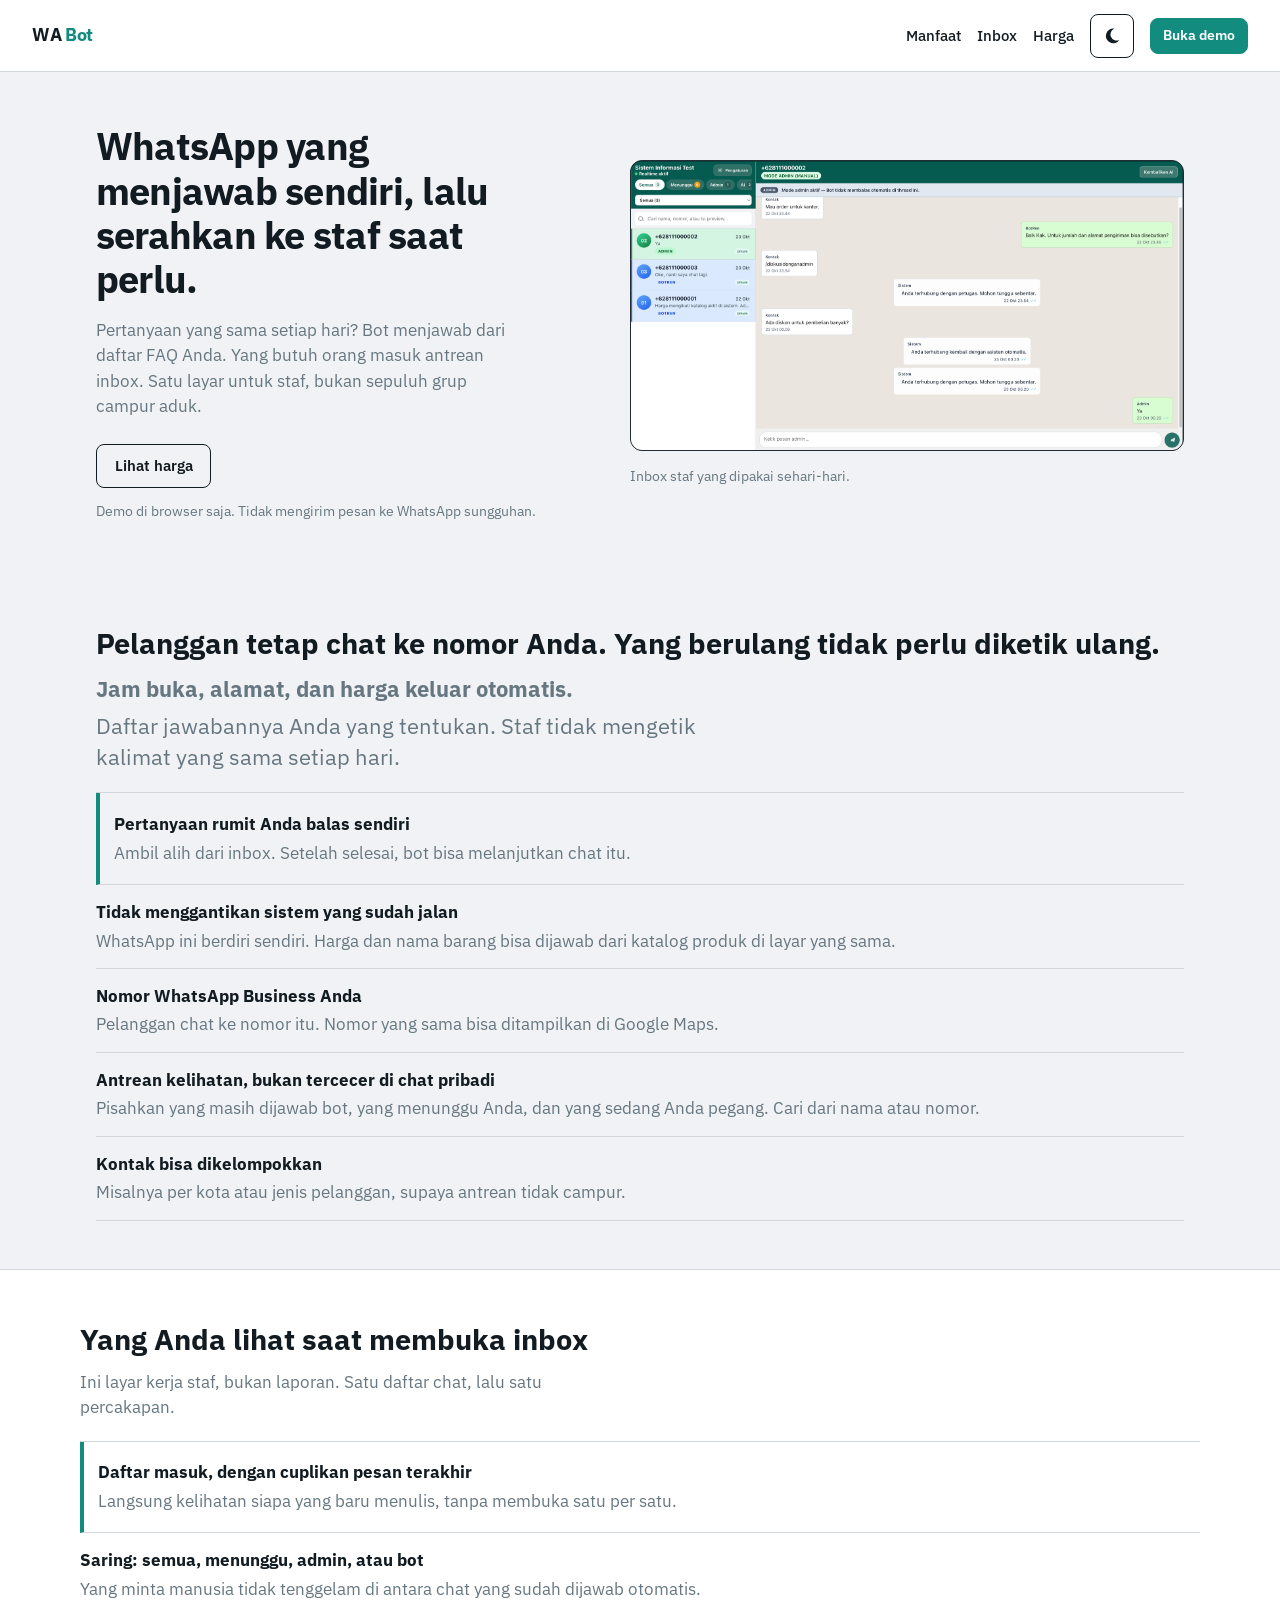
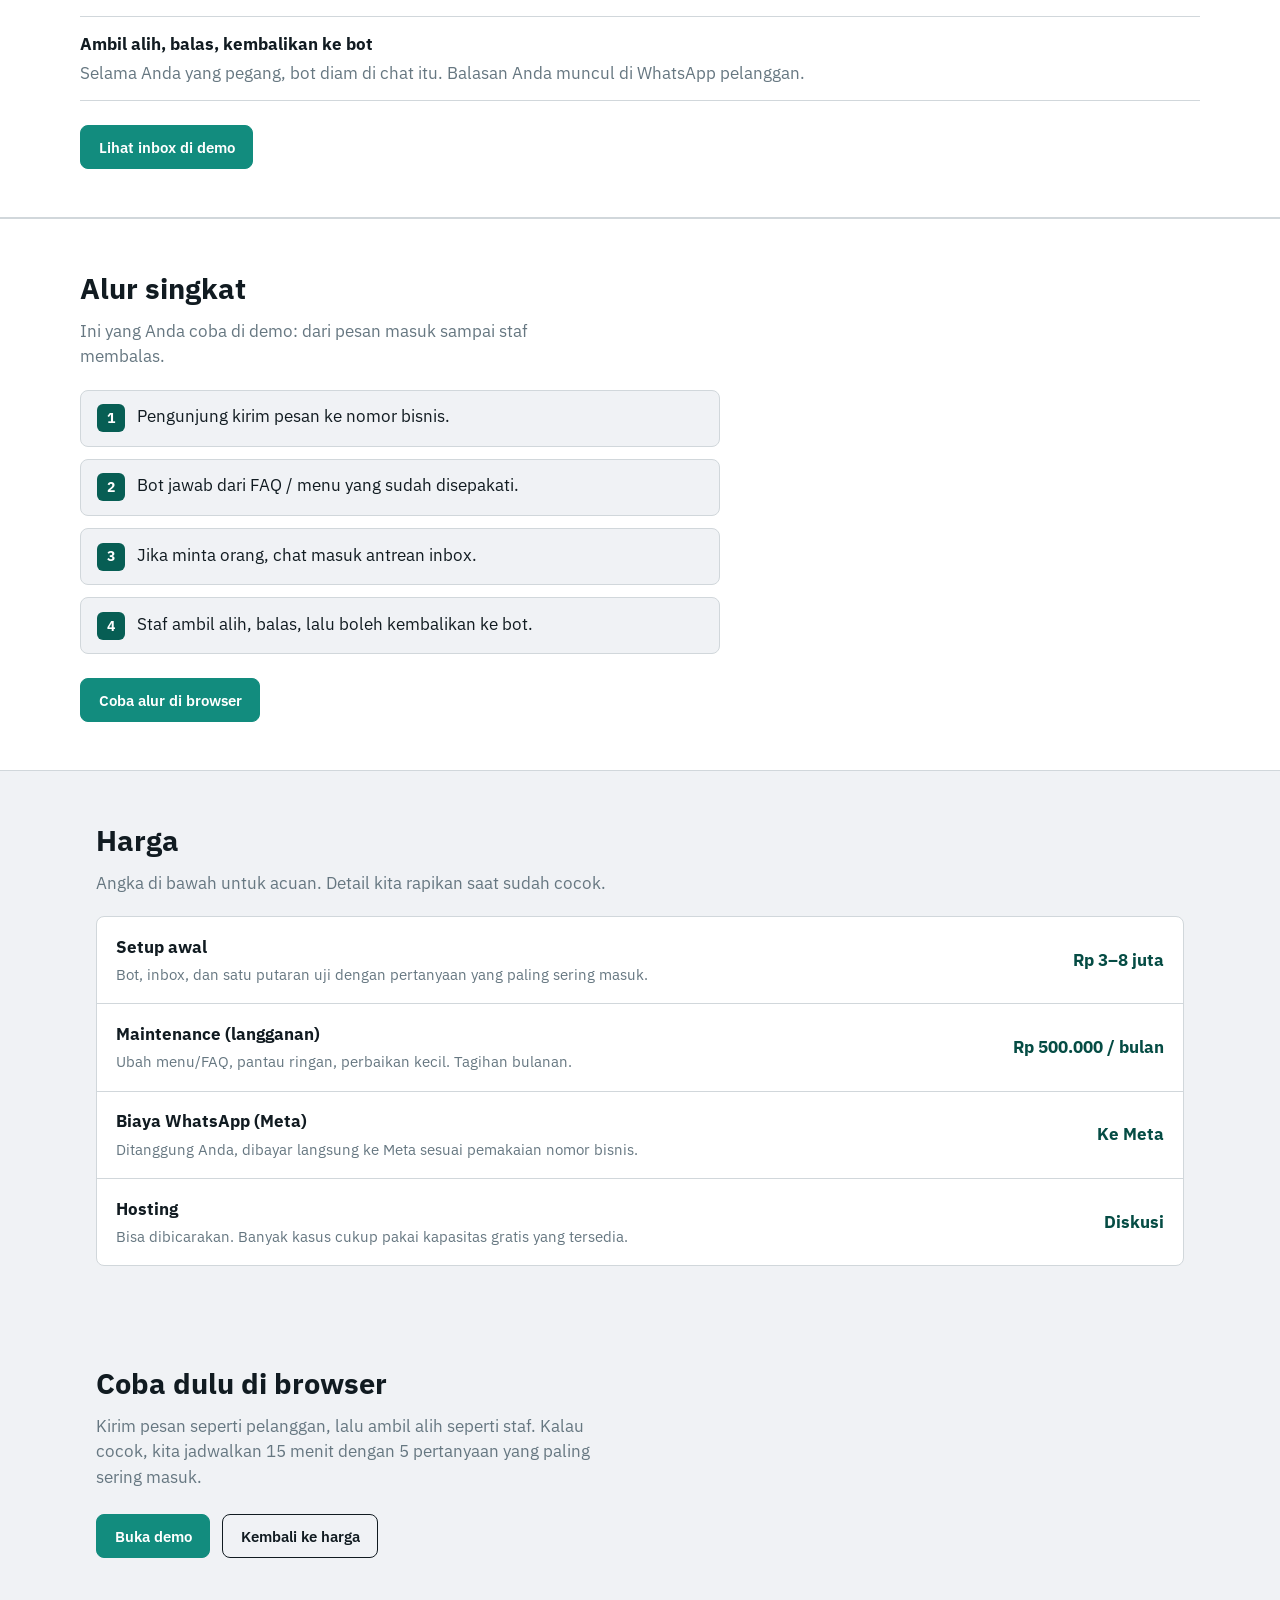
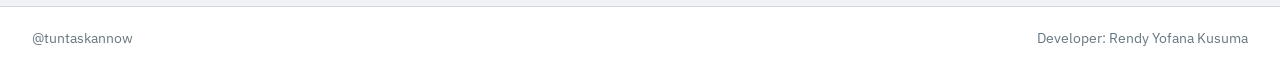
==== index.html @ 32ae2601 "Terbitkan homepage bot WhatsApp agar calon pembeli bisa mencoba inbox di browser." ====
<!DOCTYPE html>
<html lang="id">
<head>
  <meta charset="UTF-8" />
  <meta name="viewport" content="width=device-width, initial-scale=1" />
  <meta name="description" content="Bot WhatsApp plus inbox staf: FAQ berulang dijawab otomatis, yang rumit dijawab manusia di satu layar." />
  <meta name="theme-color" content="#075e54" />
  <title>Bot WhatsApp + Inbox Staf</title>
  <link rel="preconnect" href="https://fonts.googleapis.com" />
  <link rel="preconnect" href="https://fonts.gstatic.com" crossorigin />
  <link href="https://fonts.googleapis.com/css2?family=IBM+Plex+Mono:wght@500&family=IBM+Plex+Sans:wght@400;500;600;700&display=swap" rel="stylesheet" />
  <link rel="stylesheet" href="css/styles.css" />
</head>
<body>
  <a class="skip" href="#konten">Langsung ke konten</a>

  <header class="top">
    <a class="logo" href="index.html">WA <span>Bot</span></a>
    <nav class="nav" aria-label="Utama">
      <a class="hide-narrow" href="#manfaat">Manfaat</a>
      <a class="hide-narrow" href="#inbox">Inbox</a>
      <a class="hide-narrow" href="#harga">Harga</a>
      <button type="button" class="btn btn-ghost btn-icon theme-toggle" id="btn-theme" aria-label="Mode gelap" aria-pressed="false">
        <svg class="icon-moon" viewBox="0 0 24 24" aria-hidden="true" focusable="false">
          <path fill="currentColor" d="M14.5 3.2a8.8 8.8 0 1 0 6.3 13.6A7.2 7.2 0 0 1 14.5 3.2z" />
        </svg>
        <svg class="icon-sun" viewBox="0 0 24 24" aria-hidden="true" focusable="false">
          <circle cx="12" cy="12" r="4" fill="currentColor" />
          <g stroke="currentColor" stroke-width="2" stroke-linecap="round">
            <path d="M12 2.5v2.2M12 19.3v2.2M2.5 12h2.2M19.3 12h2.2M5.1 5.1l1.6 1.6M17.3 17.3l1.6 1.6M18.9 5.1l-1.6 1.6M6.7 17.3l-1.6 1.6" />
          </g>
        </svg>
      </button>
      <a class="btn btn-brand btn-small" href="demo.html">Buka demo</a>
    </nav>
  </header>

  <main id="konten">
    <section class="hero" aria-labelledby="hero-title">
      <div>
        <h1 id="hero-title">WhatsApp yang menjawab sendiri, lalu serahkan ke staf saat perlu.</h1>
        <p class="lede">
          Pertanyaan yang sama setiap hari? Bot menjawab dari daftar FAQ Anda.
          Yang butuh orang masuk antrean inbox. Satu layar untuk staf, bukan sepuluh grup campur aduk.
        </p>
        <div class="cta-row">
          <a class="btn btn-ghost" href="#harga">Lihat harga</a>
        </div>
        <p class="note">Demo di browser saja. Tidak mengirim pesan ke WhatsApp sungguhan.</p>
      </div>

      <figure class="shot">
        <img
          src="img/inbox-preview.png"
          alt="Tampilan inbox staf: daftar chat, mode admin, dan balasan manual."
          width="1679"
          height="881"
          fetchpriority="high"
        />
        <figcaption>Inbox staf yang dipakai sehari-hari.</figcaption>
      </figure>
    </section>

    <section id="manfaat" class="section" aria-labelledby="manfaat-title">
      <h2 id="manfaat-title">Pelanggan tetap chat ke nomor Anda. Yang berulang tidak perlu diketik ulang.</h2>
      <p class="lead-benefit">
        <strong>Jam buka, alamat, dan harga keluar otomatis.</strong>
        Daftar jawabannya Anda yang tentukan. Staf tidak mengetik kalimat yang sama setiap hari.
      </p>
      <ul class="benefit-rest">
        <li>
          <strong>Pertanyaan rumit Anda balas sendiri</strong>
          <span>Ambil alih dari inbox. Setelah selesai, bot bisa melanjutkan chat itu.</span>
        </li>
        <li>
          <strong>Tidak menggantikan sistem yang sudah jalan</strong>
          <span>WhatsApp ini berdiri sendiri. Harga dan nama barang bisa dijawab dari katalog produk di layar yang sama.</span>
        </li>
        <li>
          <strong>Nomor WhatsApp Business Anda</strong>
          <span>Pelanggan chat ke nomor itu. Nomor yang sama bisa ditampilkan di Google Maps.</span>
        </li>
        <li>
          <strong>Antrean kelihatan, bukan tercecer di chat pribadi</strong>
          <span>Pisahkan yang masih dijawab bot, yang menunggu Anda, dan yang sedang Anda pegang. Cari dari nama atau nomor.</span>
        </li>
        <li>
          <strong>Kontak bisa dikelompokkan</strong>
          <span>Misalnya per kota atau jenis pelanggan, supaya antrean tidak campur.</span>
        </li>
      </ul>
    </section>

    <section id="inbox" class="section section-alt" aria-labelledby="inbox-title">
      <h2 id="inbox-title">Yang Anda lihat saat membuka inbox</h2>
      <p>Ini layar kerja staf, bukan laporan. Satu daftar chat, lalu satu percakapan.</p>
      <ul class="benefit-rest">
        <li>
          <strong>Daftar masuk, dengan cuplikan pesan terakhir</strong>
          <span>Langsung kelihatan siapa yang baru menulis, tanpa membuka satu per satu.</span>
        </li>
        <li>
          <strong>Saring: semua, menunggu, admin, atau bot</strong>
          <span>Yang minta manusia tidak tenggelam di antara chat yang sudah dijawab otomatis.</span>
        </li>
        <li>
          <strong>Ambil alih, balas, kembalikan ke bot</strong>
          <span>Selama Anda yang pegang, bot diam di chat itu. Balasan Anda muncul di WhatsApp pelanggan.</span>
        </li>
      </ul>
      <div class="cta-row">
        <a class="btn btn-brand" href="demo.html">Lihat inbox di demo</a>
      </div>
    </section>

    <section id="alur" class="section section-alt" aria-labelledby="alur-title">
      <h2 id="alur-title">Alur singkat</h2>
      <p>Ini yang Anda coba di demo: dari pesan masuk sampai staf membalas.</p>
      <ol class="flow">
        <li><span>1</span> Pengunjung kirim pesan ke nomor bisnis.</li>
        <li><span>2</span> Bot jawab dari FAQ / menu yang sudah disepakati.</li>
        <li><span>3</span> Jika minta orang, chat masuk antrean inbox.</li>
        <li><span>4</span> Staf ambil alih, balas, lalu boleh kembalikan ke bot.</li>
      </ol>
      <div class="cta-row">
        <a class="btn btn-brand" href="demo.html">Coba alur di browser</a>
      </div>
    </section>

    <section id="harga" class="section" aria-labelledby="harga-title">
      <h2 id="harga-title">Harga</h2>
      <p>Angka di bawah untuk acuan. Detail kita rapikan saat sudah cocok.</p>
      <div class="price-list" role="list">
        <div class="price-row" role="listitem">
          <div>
            <strong>Setup awal</strong>
            <span>Bot, inbox, dan satu putaran uji dengan pertanyaan yang paling sering masuk.</span>
          </div>
          <p class="price-num">Rp 3–8 juta</p>
        </div>
        <div class="price-row" role="listitem">
          <div>
            <strong>Maintenance (langganan)</strong>
            <span>Ubah menu/FAQ, pantau ringan, perbaikan kecil. Tagihan bulanan.</span>
          </div>
          <p class="price-num">Rp 500.000 / bulan</p>
        </div>
        <div class="price-row" role="listitem">
          <div>
            <strong>Biaya WhatsApp (Meta)</strong>
            <span>Ditanggung Anda, dibayar langsung ke Meta sesuai pemakaian nomor bisnis.</span>
          </div>
          <p class="price-num">Ke Meta</p>
        </div>
        <div class="price-row" role="listitem">
          <div>
            <strong>Hosting</strong>
            <span>Bisa dibicarakan. Banyak kasus cukup pakai kapasitas gratis yang tersedia.</span>
          </div>
          <p class="price-num">Diskusi</p>
        </div>
      </div>
    </section>

    <section class="section close" aria-labelledby="close-title">
      <h2 id="close-title">Coba dulu di browser</h2>
      <p>Kirim pesan seperti pelanggan, lalu ambil alih seperti staf. Kalau cocok, kita jadwalkan 15 menit dengan 5 pertanyaan yang paling sering masuk.</p>
      <div class="cta-row">
        <a class="btn btn-brand" href="demo.html">Buka demo</a>
        <a class="btn btn-ghost" href="#harga">Kembali ke harga</a>
      </div>
    </section>
  </main>

  <footer class="foot">
    <a href="https://www.instagram.com/tuntaskannow/" rel="noopener noreferrer">@tuntaskannow</a>
    <span>Developer: Rendy Yofana Kusuma</span>
  </footer>
  <script>
    (function () {
      var key = "waPromoTheme";
      var btn = document.getElementById("btn-theme");
      function apply(mode) {
        document.documentElement.setAttribute("data-theme", mode);
        btn.setAttribute("aria-label", mode === "dark" ? "Mode terang" : "Mode gelap");
        btn.setAttribute("aria-pressed", mode === "dark" ? "true" : "false");
      }
      var saved = "light";
      try { saved = localStorage.getItem(key) || "light"; } catch (e) { saved = "light"; }
      apply(saved === "dark" ? "dark" : "light");
      btn.addEventListener("click", function () {
        var next = document.documentElement.getAttribute("data-theme") === "dark" ? "light" : "dark";
        try { localStorage.setItem(key, next); } catch (e) {}
        apply(next);
      });
    })();
  </script>
</body>
</html>
---- css/styles.css ----
:root {
  --ink: #111b21;
  --paper: #f0f2f5;
  --panel: #ffffff;
  --line: #d1d7db;
  --muted: #667781;
  --brand: #075e54;
  --brand2: #128c7e;
  --brand-deep: #054c44;
  --accent: #c47a00;
  --user-head: #0f766e;
  --bot-head: #0e7490;
  --admin-head: #475569;
  --chat-bg: #eae6df;
  --mine: #d9fdd3;
  --wait: #c47a00;
  --sans: "IBM Plex Sans", system-ui, sans-serif;
  --mono: "IBM Plex Mono", ui-monospace, monospace;
  --max: 72rem;
  --radius: 8px;
  --focus: 2px solid var(--accent);
}

*,
*::before,
*::after {
  box-sizing: border-box;
}

html {
  scroll-behavior: smooth;
  scroll-padding-top: 5rem;
}

section[id] {
  scroll-margin-top: 5rem;
}

body {
  margin: 0;
  font-family: var(--sans);
  color: var(--ink);
  background: var(--paper);
  line-height: 1.5;
  font-size: 1.0625rem;
}

a {
  color: inherit;
  text-decoration: none;
}

button,
input {
  font: inherit;
}

a:focus-visible,
button:focus-visible,
input:focus-visible {
  outline: var(--focus);
  outline-offset: 2px;
}

.skip {
  position: absolute;
  left: 1rem;
  top: -4rem;
  z-index: 40;
  padding: 0.5rem 0.75rem;
  background: var(--panel);
  border: 1px solid var(--line);
}

.skip:focus {
  top: 1rem;
}

.top {
  display: flex;
  align-items: center;
  justify-content: space-between;
  gap: 1rem;
  padding: 0.85rem clamp(1rem, 4vw, 2rem);
  background: var(--panel);
  border-bottom: 1px solid var(--line);
  position: sticky;
  top: 0;
  z-index: 20;
}

.logo {
  font-weight: 700;
  font-size: 1.1rem;
  letter-spacing: -0.02em;
}

.logo span {
  color: var(--brand2);
}

.nav {
  display: flex;
  gap: 1rem;
  align-items: center;
  font-weight: 500;
  font-size: 0.95rem;
}

.nav a:hover {
  color: var(--brand2);
}

.btn {
  display: inline-flex;
  align-items: center;
  justify-content: center;
  min-height: 2.75rem;
  padding: 0.55rem 1.1rem;
  border-radius: var(--radius);
  font-weight: 600;
  font-size: 0.95rem;
  border: 1.5px solid transparent;
  cursor: pointer;
  background: transparent;
  color: inherit;
}

.btn:disabled {
  opacity: 0.5;
  cursor: not-allowed;
}

.btn-brand {
  background: var(--brand2);
  color: #fff;
  border-color: var(--brand2);
}

.btn-brand:hover:not(:disabled) {
  background: var(--brand-deep);
  border-color: var(--brand-deep);
}

.btn-ghost {
  border-color: var(--ink);
  color: var(--ink);
}

.btn-ghost:hover:not(:disabled) {
  background: var(--ink);
  color: var(--paper);
}

.btn-ghost-light {
  border-color: rgba(255, 255, 255, 0.55);
  color: #fff;
  background: rgba(0, 0, 0, 0.18);
  min-height: 2.25rem;
  padding: 0.35rem 0.7rem;
  font-size: 0.8rem;
}

.btn-ghost-light:hover:not(:disabled) {
  background: rgba(0, 0, 0, 0.3);
}

.btn-small {
  min-height: 2.25rem;
  padding: 0.35rem 0.75rem;
  font-size: 0.85rem;
}

.btn-icon {
  width: 2.75rem;
  min-height: 2.75rem;
  padding: 0;
}

.btn-icon svg {
  width: 1.25rem;
  height: 1.25rem;
  display: block;
}

.theme-toggle .icon-sun {
  display: none;
}

html[data-theme="dark"] .theme-toggle .icon-moon {
  display: none;
}

html[data-theme="dark"] .theme-toggle .icon-sun {
  display: block;
}

/* Homepage */
.hero {
  width: min(100%, var(--max));
  margin: 0 auto;
  padding: clamp(2rem, 5vw, 3.25rem) clamp(1rem, 4vw, 2rem);
  display: grid;
  gap: 2rem;
}

@media (min-width: 960px) {
  .hero {
    grid-template-columns: 0.95fr 1.05fr;
    align-items: center;
  }
}

.hero h1 {
  margin: 0;
  font-size: clamp(1.7rem, 3.8vw, 2.35rem);
  line-height: 1.18;
  letter-spacing: -0.02em;
  max-width: 18ch;
}

.lede {
  margin: 1rem 0 0;
  color: var(--muted);
  max-width: 42ch;
}

.cta-row {
  display: flex;
  flex-wrap: wrap;
  gap: 0.75rem;
  margin-top: 1.5rem;
}

.note {
  margin: 0.85rem 0 0;
  font-size: 0.85rem;
  color: var(--muted);
}

.preview-label {
  font-family: var(--mono);
  font-size: 0.7rem;
  letter-spacing: 0.04em;
  text-transform: uppercase;
  opacity: 0.65;
  margin: 0 0 0.65rem;
}

.mock-inbox {
  display: grid;
  gap: 0.65rem;
  min-height: 18rem;
}

@media (min-width: 640px) {
  .mock-inbox {
    grid-template-columns: 0.9fr 1.1fr;
  }
}

.mock-side,
.mock-chat {
  background: #fff;
  color: var(--ink);
  border-radius: 10px;
  overflow: hidden;
  min-height: 16rem;
  display: flex;
  flex-direction: column;
}

.mock-side-head {
  display: flex;
  justify-content: space-between;
  align-items: center;
  padding: 0.65rem 0.75rem;
  background: var(--brand);
  color: #fff;
  font-size: 0.9rem;
}

.live-pill {
  font-size: 0.7rem;
  font-weight: 600;
  background: rgba(255, 255, 255, 0.18);
  padding: 0.2rem 0.45rem;
  border-radius: 999px;
}

.mock-chips {
  display: flex;
  flex-wrap: wrap;
  gap: 0.35rem;
  padding: 0.5rem 0.65rem;
  background: var(--brand);
}

.mock-chips .chip {
  font-size: 0.68rem;
  padding: 0.25rem 0.5rem;
  border-radius: 999px;
  background: rgba(255, 255, 255, 0.14);
  color: #fff;
}

.mock-chips .chip.on {
  background: #fff;
  color: var(--brand);
  font-weight: 600;
}

.mock-item {
  display: flex;
  gap: 0.6rem;
  padding: 0.65rem 0.75rem;
  border-bottom: 1px solid #f0f2f5;
  font-size: 0.8rem;
}

.mock-item.active {
  background: #d8f3e4;
  border-left: 3px solid #22a06b;
}

.mock-item p {
  margin: 0.15rem 0 0;
  color: var(--muted);
  white-space: nowrap;
  overflow: hidden;
  text-overflow: ellipsis;
  max-width: 14ch;
}

.mock-row {
  display: flex;
  justify-content: space-between;
  gap: 0.35rem;
  align-items: baseline;
}

.mock-row span {
  font-family: var(--mono);
  font-size: 0.65rem;
  color: #166534;
  font-weight: 700;
}

.av {
  width: 2.1rem;
  height: 2.1rem;
  border-radius: 50%;
  display: inline-flex;
  align-items: center;
  justify-content: center;
  color: #fff;
  font-size: 0.7rem;
  font-weight: 700;
  flex-shrink: 0;
}

.av.admin {
  background: linear-gradient(145deg, #34d399, #15803d);
}

.av.bot {
  background: linear-gradient(145deg, #60a5fa, #2563eb);
}

.mock-chat-head {
  display: flex;
  justify-content: space-between;
  align-items: center;
  padding: 0.65rem 0.75rem;
  color: #fff;
  font-size: 0.85rem;
  font-weight: 600;
}

.mock-chat-head.is-admin {
  background: var(--admin-head);
}

.mock-chat-head.is-bot {
  background: var(--bot-head);
}

.mode-tag {
  font-size: 0.68rem;
  background: rgba(255, 255, 255, 0.2);
  padding: 0.2rem 0.45rem;
  border-radius: 6px;
}

.mock-banner {
  font-size: 0.72rem;
  font-weight: 600;
  padding: 0.45rem 0.75rem;
}

.mock-banner.is-admin {
  background: #e2e8f0;
  color: #1e293b;
}

.mock-bubbles {
  flex: 1;
  padding: 0.75rem;
  background: var(--chat-bg);
  display: flex;
  flex-direction: column;
  gap: 0.45rem;
}

.mock-bubbles .b {
  max-width: 88%;
  padding: 0.45rem 0.6rem;
  border-radius: 8px;
  font-size: 0.8rem;
  background: #fff;
}

.mock-bubbles .b.bot {
  background: #fff;
}

.mock-bubbles .b.staff {
  background: #fff;
  border-left: 3px solid var(--admin-head);
}

.mock-bubbles .b.them {
  align-self: flex-end;
  background: var(--mine);
}

.section {
  width: min(100%, var(--max));
  margin: 0 auto;
  padding: clamp(2rem, 4.5vw, 3rem) clamp(1rem, 4vw, 2rem);
}

.section-alt {
  background: var(--panel);
  border-block: 1px solid var(--line);
  width: 100%;
  max-width: none;
  padding-inline: max(1rem, calc((100% - var(--max)) / 2 + 1rem));
}

.section h2 {
  margin: 0 0 0.5rem;
  font-size: clamp(1.35rem, 3vw, 1.8rem);
}

.section > p {
  margin: 0 0 1.25rem;
  color: var(--muted);
  max-width: 52ch;
}

.points {
  list-style: none;
  margin: 0;
  padding: 0;
  border-top: 1px solid var(--line);
}

.points li {
  padding: 1rem 0;
  border-bottom: 1px solid var(--line);
  display: grid;
  gap: 0.25rem;
}

.points strong {
  font-size: 1.05rem;
}

.points span {
  color: var(--muted);
}

.flow {
  list-style: none;
  margin: 0;
  padding: 0;
  display: grid;
  gap: 0.75rem;
  max-width: 40rem;
}

.flow li {
  display: flex;
  gap: 0.75rem;
  align-items: flex-start;
  padding: 0.85rem 1rem;
  background: var(--paper);
  border: 1px solid var(--line);
  border-radius: var(--radius);
}

.flow span {
  flex-shrink: 0;
  width: 1.75rem;
  height: 1.75rem;
  border-radius: 6px;
  background: var(--brand);
  color: #fff;
  display: inline-flex;
  align-items: center;
  justify-content: center;
  font-weight: 700;
  font-size: 0.85rem;
}

.price-list {
  display: grid;
  gap: 0;
  border: 1px solid var(--line);
  border-radius: var(--radius);
  background: var(--panel);
  overflow: hidden;
}

.price-row {
  display: grid;
  gap: 0.5rem;
  padding: 1.1rem 1.2rem;
  border-bottom: 1px solid var(--line);
}

.price-row:last-child {
  border-bottom: 0;
}

@media (min-width: 720px) {
  .price-row {
    grid-template-columns: 1fr auto;
    align-items: center;
    gap: 1.5rem;
  }
}

.price-row strong {
  display: block;
  font-size: 1.05rem;
}

.price-row span {
  display: block;
  color: var(--muted);
  font-size: 0.95rem;
  margin-top: 0.2rem;
}

.price-num {
  margin: 0;
  font-weight: 700;
  font-size: 1.05rem;
  color: var(--brand-deep);
  white-space: nowrap;
}

.limits {
  background: var(--panel);
  border: 1px solid var(--line);
  border-radius: var(--radius);
  padding: 1.25rem;
}

.section-alt .limits {
  background: var(--paper);
}

.limits ul {
  margin: 0.35rem 0 0;
  padding-left: 1.2rem;
  color: var(--muted);
}

.limits li + li {
  margin-top: 0.35rem;
}

.close {
  text-align: left;
}

.foot {
  padding: 1.25rem clamp(1rem, 4vw, 2rem);
  border-top: 1px solid var(--line);
  color: var(--muted);
  font-size: 0.9rem;
  display: flex;
  flex-wrap: wrap;
  justify-content: space-between;
  gap: 0.5rem;
  background: var(--panel);
}

/* Demo page: satu jendela, diganti lewat switch. Tanpa footer supaya chat tidak tertutup. */
.page-demo {
  height: 100vh;
  height: 100dvh;
  overflow: hidden;
  display: flex;
  flex-direction: column;
  background: #0b141a;
}

.page-demo .top-demo {
  position: static;
  flex-shrink: 0;
  background: #111b21;
  color: #e9edef;
  border-bottom-color: #222d34;
}

.page-demo .logo span {
  color: #25d366;
}

.page-demo .nav a:hover {
  color: #25d366;
}

.page-demo .btn-ghost {
  border-color: rgba(233, 237, 239, 0.45);
  color: #e9edef;
}

.page-demo .btn-ghost:hover:not(:disabled) {
  background: #e9edef;
  color: #111b21;
}

.view-switch {
  display: flex;
  gap: 0.5rem;
  flex-shrink: 0;
  padding: 0.7rem clamp(1rem, 3vw, 1.5rem);
  background: #e7f3ee;
  border-bottom: 3px solid var(--brand2);
}

.view-switch .tab {
  flex: 1;
  min-height: 2.75rem;
  border: 2px solid #7aa898;
  background: #fff;
  color: #054c44;
  border-radius: var(--radius);
  cursor: pointer;
  font-weight: 700;
}

.view-switch .tab.is-active {
  background: var(--brand);
  border-color: var(--brand);
  color: #fff;
}

.demo-app {
  flex: 1;
  min-height: 0;
  display: flex;
  flex-direction: column;
}

.user-pane,
.inbox-pane {
  flex: 1;
  min-height: 0;
  display: none;
  flex-direction: column;
  background: var(--panel);
  width: 100%;
}

.user-pane.is-on {
  display: flex;
}

.inbox-pane.is-active {
  display: grid;
  width: 100%;
  height: 100%;
  min-height: 0;
  grid-template-columns: minmax(16rem, 22rem) minmax(0, 1fr);
}

.list-col,
.thread-col {
  min-width: 0;
  min-height: 0;
  overflow: hidden;
}

.user-head {
  display: flex;
  flex-direction: column;
  gap: 0.1rem;
  padding: 0.85rem 1rem;
  background: var(--user-head);
  color: #fff;
  flex-shrink: 0;
}

.user-head strong {
  display: block;
  font-size: 1rem;
}

.user-head .sub {
  display: block;
  font-size: 0.75rem;
  opacity: 0.85;
  font-weight: 500;
}

.head-hint {
  font-size: 0.75rem;
  font-weight: 600;
  opacity: 0.9;
}

.chat-log {
  flex: 1;
  overflow-y: auto;
  padding: 1rem;
  background: var(--chat-bg);
  min-height: 14rem;
}

.msg {
  display: flex;
  flex-direction: column;
  margin-bottom: 0.65rem;
  max-width: 88%;
}

.msg.user {
  margin-left: auto;
  align-items: flex-end;
}

.msg.bot,
.msg.staff {
  margin-right: auto;
  align-items: flex-start;
}

.msg.system {
  margin-left: auto;
  margin-right: auto;
  align-items: center;
  max-width: min(28rem, 92%);
  text-align: center;
}

.msg .body {
  padding: 0.5rem 0.7rem;
  border-radius: 8px;
  white-space: pre-wrap;
  font-size: 0.92rem;
  box-shadow: 0 1px 0.5px rgba(11, 20, 26, 0.08);
}

.msg.user .body {
  background: var(--mine);
  color: var(--ink);
}

.msg.bot .body {
  background: #fff;
  border-left: 3px solid var(--bot-head);
}

.msg.staff .body {
  background: #fff;
  border-left: 3px solid var(--admin-head);
}

.msg.system .body {
  background: #fff7e6;
  color: #78350f;
  font-size: 0.85rem;
  border: 1px solid #f5d48a;
}

.msg .meta {
  font-size: 0.7rem;
  color: var(--muted);
  margin-top: 0.2rem;
}

.composer {
  display: grid;
  grid-template-columns: 1fr auto;
  gap: 0.5rem;
  padding: 0.7rem;
  border-top: 1px solid var(--line);
  background: var(--panel);
}

.composer input {
  width: 100%;
  min-height: 2.75rem;
  padding: 0.55rem 0.75rem;
  border: 1.5px solid var(--line);
  border-radius: var(--radius);
}

.inbox-pane {
  min-height: 0;
  background: var(--panel);
}

.list-col {
  display: flex;
  flex-direction: column;
  min-height: 0;
  border-right: 1px solid var(--line);
  background: var(--panel);
}

.list-head {
  padding: 0.65rem 0.75rem;
  background: var(--brand);
  color: #fff;
  display: flex;
  flex-direction: column;
  gap: 0.55rem;
  flex-shrink: 0;
}

.list-head-top {
  display: flex;
  justify-content: space-between;
  align-items: center;
  gap: 0.5rem;
}

.live {
  display: inline-flex;
  align-items: center;
  gap: 0.35rem;
  font-size: 0.75rem;
  font-weight: 600;
}

.live-dot {
  width: 0.45rem;
  height: 0.45rem;
  border-radius: 50%;
  background: #f87171;
}

.live.on .live-dot {
  background: #4ade80;
}

.list-filters {
  display: flex;
  gap: 0.35rem;
  overflow-x: auto;
}

.list-filters .chip {
  flex-shrink: 0;
  border: 0;
  background: rgba(255, 255, 255, 0.12);
  color: #fff;
  border-radius: 999px;
  padding: 0.35rem 0.6rem;
  font-size: 0.72rem;
  cursor: pointer;
  display: inline-flex;
  align-items: center;
  gap: 0.3rem;
}

.list-filters .chip.on {
  background: #fff;
  color: var(--brand);
  font-weight: 700;
}

.list-filters .chip .n {
  font-size: 0.65rem;
  min-width: 1rem;
  height: 1rem;
  padding: 0 0.3rem;
  border-radius: 8px;
  background: rgba(0, 0, 0, 0.18);
  display: inline-flex;
  align-items: center;
  justify-content: center;
}

.list-filters .chip.on .n {
  background: rgba(7, 94, 84, 0.12);
  color: var(--brand);
}

.list-filters .chip.bot.on {
  color: #1565c0;
}

.list-filters .chip.admin.on {
  color: #1b7a4b;
}

.list-search {
  padding: 0.65rem 0.75rem;
  background: #f0f2f5;
  border-bottom: 1px solid #e8e8e8;
  flex-shrink: 0;
}

.list-search input {
  width: 100%;
  border: 0;
  border-radius: 8px;
  padding: 0.55rem 0.75rem;
  background: #fff;
}

.chat-list {
  flex: 1;
  overflow-y: auto;
  min-height: 0;
  background: #fff;
}

.item {
  display: flex;
  gap: 0.75rem;
  align-items: flex-start;
  padding: 0.75rem 0.85rem;
  border-bottom: 1px solid #f0f2f5;
  border-left: 3px solid transparent;
  cursor: pointer;
  width: 100%;
  text-align: left;
  background: #fff;
  border-right: 0;
  border-top: 0;
  color: inherit;
}

.item:hover {
  background: #f7f8f9;
}

.colorize .item.st-wait {
  background: #fff8e8;
  border-left-color: #f5a623;
}

.colorize .item.st-bot {
  background: #eef5ff;
  border-left-color: #3b82f6;
}

.colorize .item.st-admin {
  background: #eefaf3;
  border-left-color: #22a06b;
}

.colorize .item.st-wait.active {
  background: #ffe9b8;
}

.colorize .item.st-bot.active {
  background: #d9e9ff;
}

.colorize .item.st-admin.active {
  background: #d8f3e4;
}

.item .avatar {
  width: 2.5rem;
  height: 2.5rem;
  border-radius: 50%;
  flex-shrink: 0;
  display: inline-flex;
  align-items: center;
  justify-content: center;
  font-size: 0.8rem;
  font-weight: 700;
  color: #fff;
}

.item .avatar.wait {
  background: linear-gradient(145deg, #f5a623, #d97706);
}

.item .avatar.bot {
  background: linear-gradient(145deg, #60a5fa, #2563eb);
}

.item .avatar.admin {
  background: linear-gradient(145deg, #34d399, #15803d);
}

.item-main {
  min-width: 0;
  flex: 1;
}

.item .top-line {
  display: flex;
  justify-content: space-between;
  gap: 0.5rem;
  align-items: baseline;
}

.item .wa {
  font-weight: 600;
  font-size: 0.92rem;
  overflow: hidden;
  text-overflow: ellipsis;
  white-space: nowrap;
}

.item .time {
  font-size: 0.72rem;
  color: var(--muted);
  flex-shrink: 0;
}

.item .preview {
  margin: 0.2rem 0 0;
  padding: 0;
  border-radius: 0;
  box-shadow: none;
  background: transparent;
  font-size: 0.82rem;
  color: var(--muted);
  overflow: hidden;
  text-overflow: ellipsis;
  white-space: nowrap;
}

.item .pills {
  display: flex;
  gap: 0.3rem;
  margin-top: 0.3rem;
}

.pill {
  font-family: var(--mono);
  font-size: 0.62rem;
  font-weight: 700;
  padding: 0.12rem 0.4rem;
  border-radius: 999px;
}

.pill.bot {
  background: #dbeafe;
  color: #1d4ed8;
}

.pill.admin {
  background: #bbf7d0;
  color: #166534;
}

.pill.wait {
  background: #fde68a;
  color: #92400e;
}

.empty {
  color: var(--muted);
  padding: 1.5rem 1rem;
  text-align: center;
  font-size: 0.9rem;
}

.thread-col {
  display: flex;
  flex-direction: column;
  min-height: 0;
  background: var(--panel);
}

.thread-head {
  display: flex;
  justify-content: space-between;
  align-items: center;
  gap: 0.75rem;
  padding: 0.7rem 1rem;
  color: #fff;
  background: var(--bot-head);
  flex-shrink: 0;
  min-height: 3.25rem;
}

.thread-head.is-bot {
  background: var(--bot-head);
}

.thread-head.is-admin {
  background: var(--admin-head);
}

.thread-head.is-wait {
  background: var(--wait);
}

.thread-head.is-empty {
  background: #374151;
}

.thread-title strong {
  display: block;
  font-size: 0.95rem;
}

.head-mode {
  display: inline-block;
  margin-top: 0.2rem;
  font-size: 0.68rem;
  font-weight: 700;
  letter-spacing: 0.03em;
  background: rgba(255, 255, 255, 0.2);
  padding: 0.15rem 0.45rem;
  border-radius: 5px;
}

.thread-actions {
  display: flex;
  gap: 0.4rem;
  flex-shrink: 0;
}

.mode-banner {
  display: flex;
  align-items: center;
  gap: 0.55rem;
  padding: 0.55rem 0.9rem;
  font-size: 0.8rem;
  font-weight: 600;
  flex-shrink: 0;
  border-bottom: 1px solid rgba(0, 0, 0, 0.08);
}

.mode-banner .tag {
  flex-shrink: 0;
  padding: 0.15rem 0.45rem;
  border-radius: 4px;
  font-size: 0.68rem;
  color: #fff;
}

.mode-banner.is-bot {
  background: #cffafe;
  color: #0e7490;
}

.mode-banner.is-bot .tag {
  background: #0891b2;
}

.mode-banner.is-admin {
  background: #e2e8f0;
  color: #1e293b;
}

.mode-banner.is-admin .tag {
  background: #475569;
}

.mode-banner.is-wait {
  background: #fde68a;
  color: #78350f;
}

.mode-banner.is-wait .tag {
  background: #d97706;
}

.staff-log {
  background: var(--chat-bg);
}

.foot-demo {
  flex-shrink: 0;
  background: #111b21;
  color: #aebac1;
  border-top-color: #222d34;
}

.foot-demo a:hover {
  color: #25d366;
}

@media (max-width: 640px) {
  .nav .hide-narrow {
    display: none;
  }

  .cta-row {
    flex-direction: column;
  }

  .cta-row .btn {
    width: 100%;
  }

  .hero h1 {
    max-width: none;
  }
}

.shot {
  margin: 0;
}

.shot img {
  width: 100%;
  height: auto;
  aspect-ratio: 1679 / 881;
  object-fit: cover;
  object-position: left top;
  border-radius: 12px;
  border: 1px solid #222d34;
  background: #0b141a;
}

.shot figcaption {
  margin-top: 0.45rem;
  font-size: 0.85rem;
  color: var(--muted);
}

.lead-benefit {
  margin: 0 0 1.25rem;
  max-width: 40rem;
  font-size: clamp(1.15rem, 2.4vw, 1.4rem);
  line-height: 1.4;
  color: var(--ink);
}

.lead-benefit strong {
  display: block;
  margin-bottom: 0.35rem;
}

.benefit-rest {
  list-style: none;
  margin: 0;
  padding: 0;
  display: grid;
  gap: 0;
  border-top: 1px solid var(--line);
}

.benefit-rest li {
  padding: 0.9rem 0;
  border-bottom: 1px solid var(--line);
  display: grid;
  gap: 0.2rem;
}

.benefit-rest li:first-child {
  padding: 1.15rem 0 1.15rem 0.9rem;
  border-left: 4px solid var(--brand2);
}

.benefit-rest span {
  color: var(--muted);
}

html[data-theme="dark"] {
  --ink: #e9edef;
  --paper: #0b141a;
  --panel: #111b21;
  --line: #2a3942;
  --muted: #aebac1;
  --brand-deep: #7dcea0;
}

html[data-theme="dark"] .btn-ghost {
  border-color: #aebac1;
  color: #e9edef;
}

html[data-theme="dark"] .btn-ghost:hover:not(:disabled) {
  background: #e9edef;
  color: #111b21;
}

html[data-theme="dark"] .price-num {
  color: #7dcea0;
}

html[data-theme="dark"] .flow li {
  background: #111b21;
}

@media (max-width: 720px) {
  .inbox-pane.is-active {
    grid-template-columns: minmax(0, 1fr);
    grid-template-rows: 42% 58%;
  }
}

@media (prefers-reduced-motion: reduce) {
  html {
    scroll-behavior: auto;
  }
}
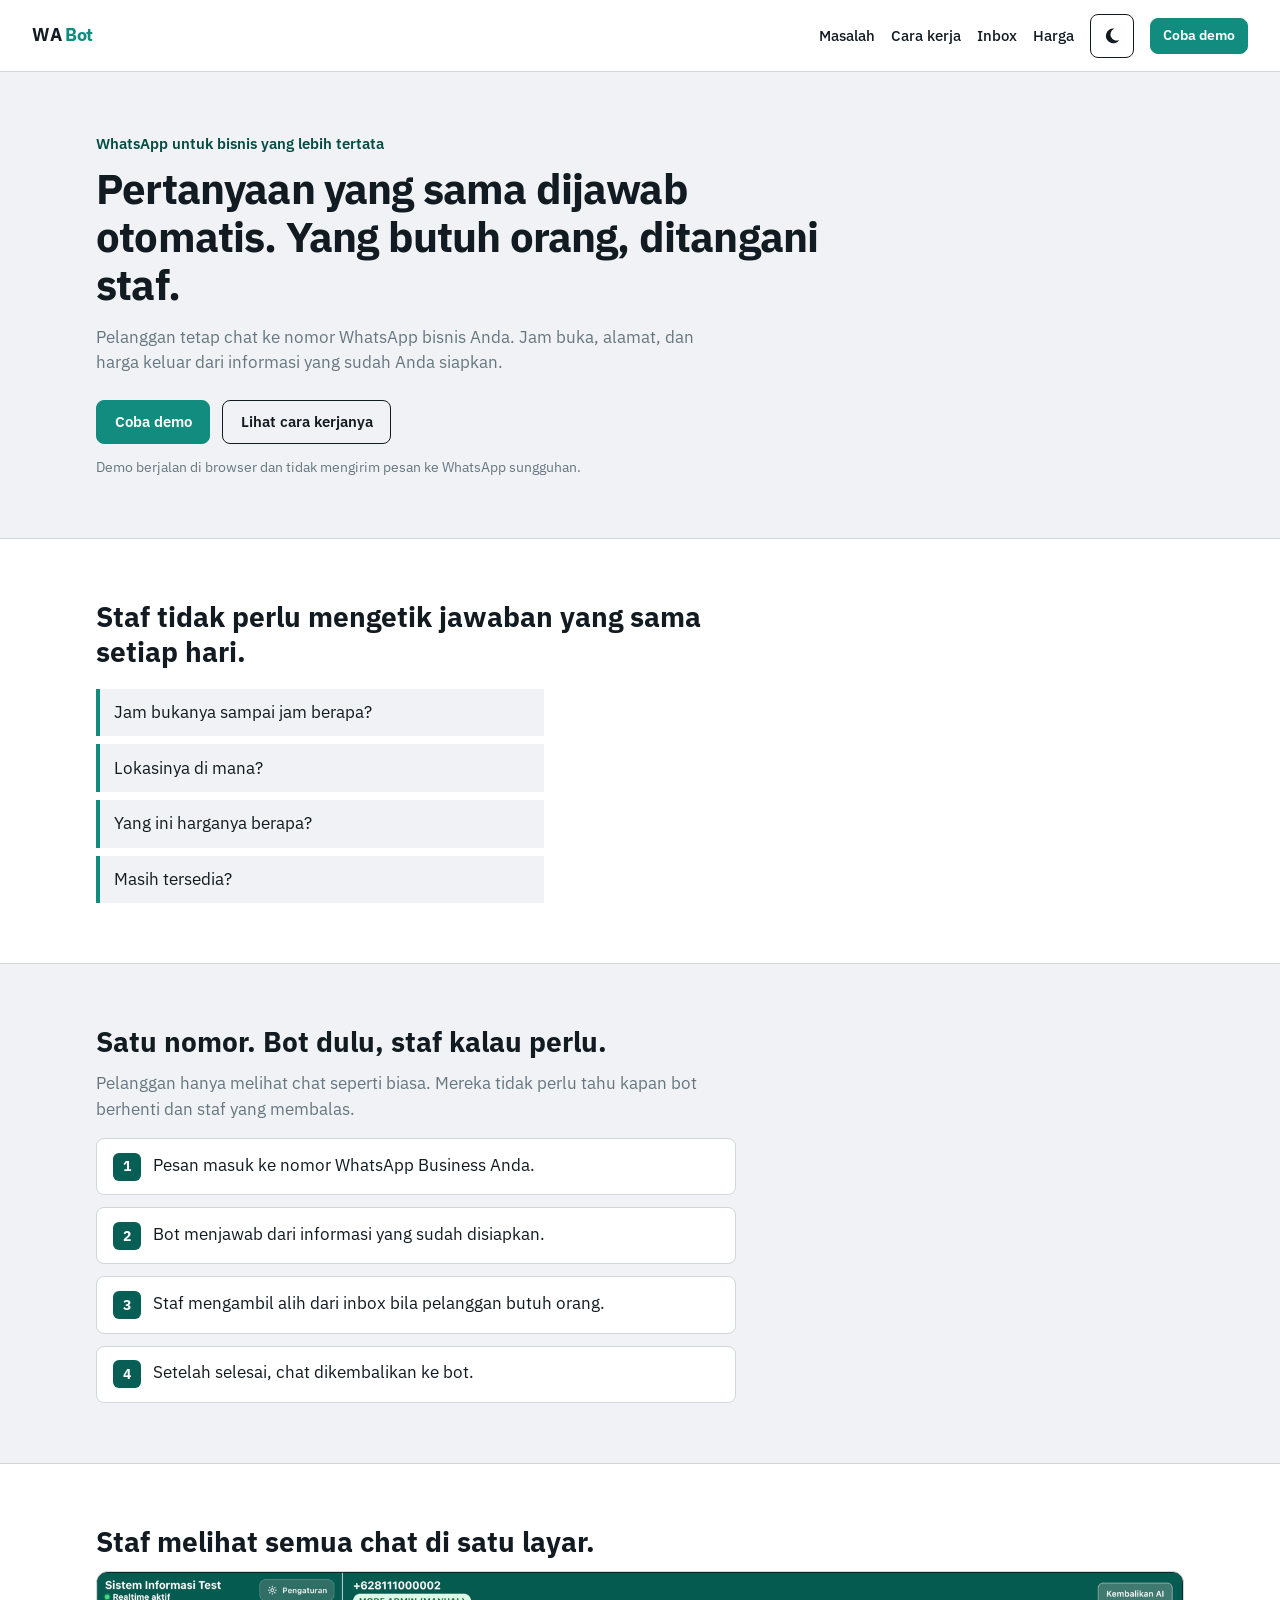
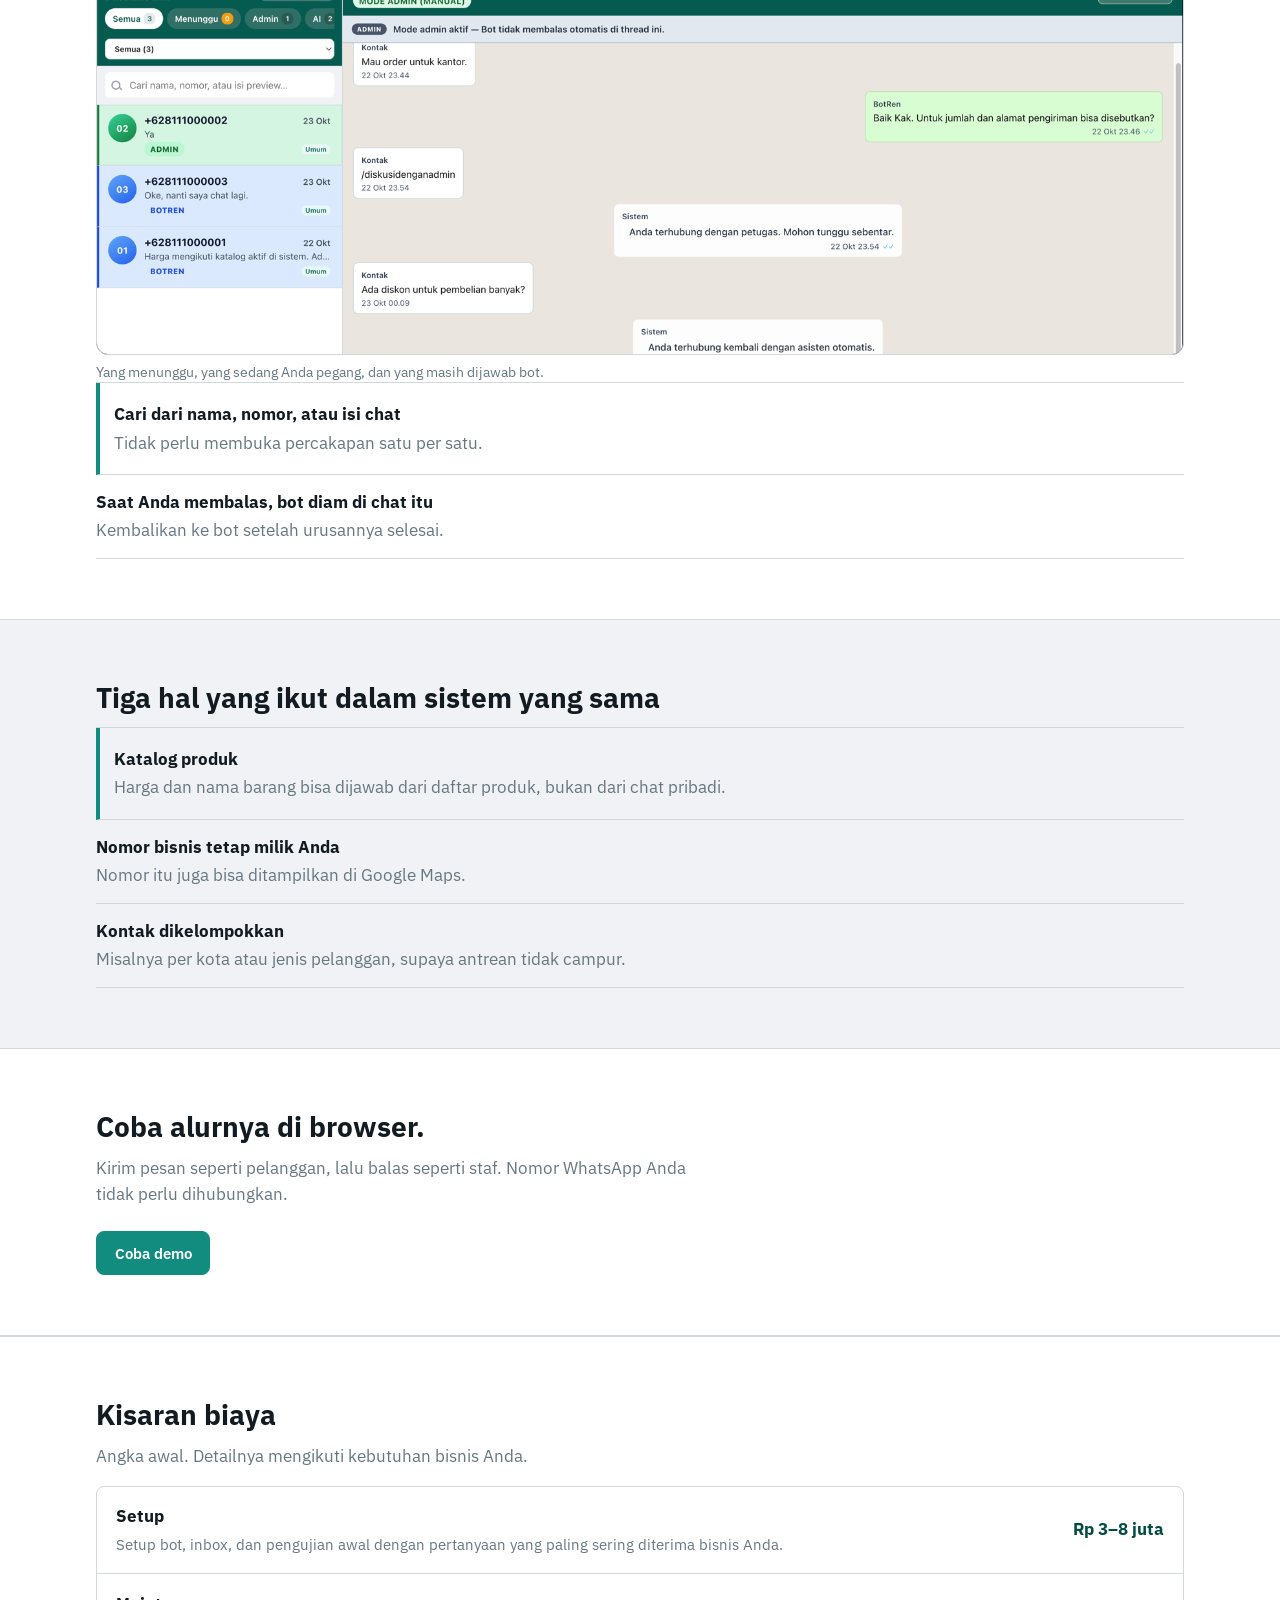
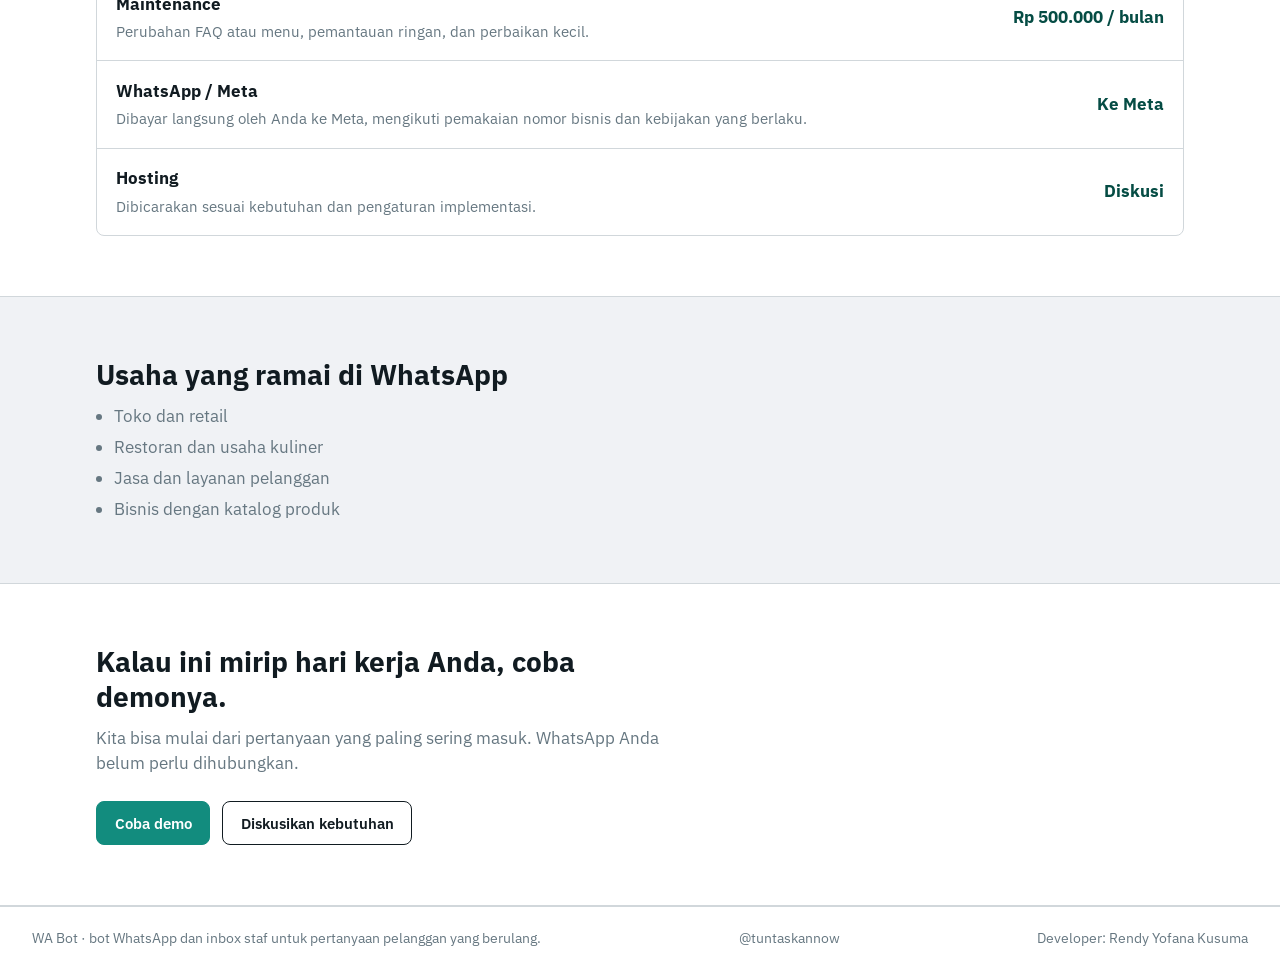
==== commit b510a582: "Update WA bot homepage styles and ignore rules. Co-authored-by: Cursor <cursoragent@cursor.com>" ====
--- a/index.html
+++ b/index.html
@@ -3,9 +3,9 @@
 <head>
   <meta charset="UTF-8" />
   <meta name="viewport" content="width=device-width, initial-scale=1" />
-  <meta name="description" content="Bot WhatsApp plus inbox staf: FAQ berulang dijawab otomatis, yang rumit dijawab manusia di satu layar." />
+  <meta name="description" content="Pertanyaan WhatsApp yang berulang dijawab otomatis. Chat yang butuh manusia tetap ditangani staf dari satu inbox." />
   <meta name="theme-color" content="#075e54" />
-  <title>Bot WhatsApp + Inbox Staf</title>
+  <title>WA Bot · pertanyaan rutin dijawab, chat penting tetap ditangani</title>
   <link rel="preconnect" href="https://fonts.googleapis.com" />
   <link rel="preconnect" href="https://fonts.gstatic.com" crossorigin />
   <link href="https://fonts.googleapis.com/css2?family=IBM+Plex+Mono:wght@500&family=IBM+Plex+Sans:wght@400;500;600;700&display=swap" rel="stylesheet" />
@@ -17,7 +17,8 @@
   <header class="top">
     <a class="logo" href="index.html">WA <span>Bot</span></a>
     <nav class="nav" aria-label="Utama">
-      <a class="hide-narrow" href="#manfaat">Manfaat</a>
+      <a class="hide-narrow" href="#masalah">Masalah</a>
+      <a class="hide-narrow" href="#cara-kerja">Cara kerja</a>
       <a class="hide-narrow" href="#inbox">Inbox</a>
       <a class="hide-narrow" href="#harga">Harga</a>
       <button type="button" class="btn btn-ghost btn-icon theme-toggle" id="btn-theme" aria-label="Mode gelap" aria-pressed="false">
@@ -31,148 +32,155 @@
           </g>
         </svg>
       </button>
-      <a class="btn btn-brand btn-small" href="demo.html">Buka demo</a>
+      <a class="btn btn-brand btn-small" href="demo.html">Coba demo</a>
     </nav>
   </header>
 
   <main id="konten">
     <section class="hero" aria-labelledby="hero-title">
       <div>
-        <h1 id="hero-title">WhatsApp yang menjawab sendiri, lalu serahkan ke staf saat perlu.</h1>
+        <p class="eyebrow">WhatsApp untuk bisnis yang lebih tertata</p>
+        <h1 id="hero-title">Pertanyaan yang sama dijawab otomatis. Yang butuh orang, ditangani staf.</h1>
         <p class="lede">
-          Pertanyaan yang sama setiap hari? Bot menjawab dari daftar FAQ Anda.
-          Yang butuh orang masuk antrean inbox. Satu layar untuk staf, bukan sepuluh grup campur aduk.
+          Pelanggan tetap chat ke nomor WhatsApp bisnis Anda.
+          Jam buka, alamat, dan harga keluar dari informasi yang sudah Anda siapkan.
         </p>
         <div class="cta-row">
-          <a class="btn btn-ghost" href="#harga">Lihat harga</a>
-        </div>
-        <p class="note">Demo di browser saja. Tidak mengirim pesan ke WhatsApp sungguhan.</p>
-      </div>
-
+          <a class="btn btn-brand" href="demo.html">Coba demo</a>
+          <a class="btn btn-ghost" href="#cara-kerja">Lihat cara kerjanya</a>
+        </div>
+        <p class="note">Demo berjalan di browser dan tidak mengirim pesan ke WhatsApp sungguhan.</p>
+      </div>
+    </section>
+
+    <section id="masalah" class="section section-alt" aria-labelledby="masalah-title">
+      <h2 id="masalah-title">Staf tidak perlu mengetik jawaban yang sama setiap hari.</h2>
+      <ul class="ask">
+        <li>Jam bukanya sampai jam berapa?</li>
+        <li>Lokasinya di mana?</li>
+        <li>Yang ini harganya berapa?</li>
+        <li>Masih tersedia?</li>
+      </ul>
+    </section>
+
+    <section id="cara-kerja" class="section" aria-labelledby="cara-title">
+      <h2 id="cara-title">Satu nomor. Bot dulu, staf kalau perlu.</h2>
+      <p>Pelanggan hanya melihat chat seperti biasa. Mereka tidak perlu tahu kapan bot berhenti dan staf yang membalas.</p>
+      <ol class="flow">
+        <li><span>1</span> Pesan masuk ke nomor WhatsApp Business Anda.</li>
+        <li><span>2</span> Bot menjawab dari informasi yang sudah disiapkan.</li>
+        <li><span>3</span> Staf mengambil alih dari inbox bila pelanggan butuh orang.</li>
+        <li><span>4</span> Setelah selesai, chat dikembalikan ke bot.</li>
+      </ol>
+    </section>
+
+    <section id="inbox" class="section section-alt" aria-labelledby="inbox-title">
+      <h2 id="inbox-title">Staf melihat semua chat di satu layar.</h2>
       <figure class="shot">
         <img
           src="img/inbox-preview.png"
-          alt="Tampilan inbox staf: daftar chat, mode admin, dan balasan manual."
+          alt="Inbox staf: daftar chat, status admin, dan balasan manual."
           width="1679"
           height="881"
           fetchpriority="high"
         />
-        <figcaption>Inbox staf yang dipakai sehari-hari.</figcaption>
+        <figcaption>Yang menunggu, yang sedang Anda pegang, dan yang masih dijawab bot.</figcaption>
       </figure>
+      <ul class="benefit-rest">
+        <li>
+          <strong>Cari dari nama, nomor, atau isi chat</strong>
+          <span>Tidak perlu membuka percakapan satu per satu.</span>
+        </li>
+        <li>
+          <strong>Saat Anda membalas, bot diam di chat itu</strong>
+          <span>Kembalikan ke bot setelah urusannya selesai.</span>
+        </li>
+      </ul>
     </section>
 
     <section id="manfaat" class="section" aria-labelledby="manfaat-title">
-      <h2 id="manfaat-title">Pelanggan tetap chat ke nomor Anda. Yang berulang tidak perlu diketik ulang.</h2>
-      <p class="lead-benefit">
-        <strong>Jam buka, alamat, dan harga keluar otomatis.</strong>
-        Daftar jawabannya Anda yang tentukan. Staf tidak mengetik kalimat yang sama setiap hari.
-      </p>
+      <h2 id="manfaat-title">Tiga hal yang ikut dalam sistem yang sama</h2>
       <ul class="benefit-rest">
         <li>
-          <strong>Pertanyaan rumit Anda balas sendiri</strong>
-          <span>Ambil alih dari inbox. Setelah selesai, bot bisa melanjutkan chat itu.</span>
-        </li>
-        <li>
-          <strong>Tidak menggantikan sistem yang sudah jalan</strong>
-          <span>WhatsApp ini berdiri sendiri. Harga dan nama barang bisa dijawab dari katalog produk di layar yang sama.</span>
-        </li>
-        <li>
-          <strong>Nomor WhatsApp Business Anda</strong>
-          <span>Pelanggan chat ke nomor itu. Nomor yang sama bisa ditampilkan di Google Maps.</span>
-        </li>
-        <li>
-          <strong>Antrean kelihatan, bukan tercecer di chat pribadi</strong>
-          <span>Pisahkan yang masih dijawab bot, yang menunggu Anda, dan yang sedang Anda pegang. Cari dari nama atau nomor.</span>
-        </li>
-        <li>
-          <strong>Kontak bisa dikelompokkan</strong>
+          <strong>Katalog produk</strong>
+          <span>Harga dan nama barang bisa dijawab dari daftar produk, bukan dari chat pribadi.</span>
+        </li>
+        <li>
+          <strong>Nomor bisnis tetap milik Anda</strong>
+          <span>Nomor itu juga bisa ditampilkan di Google Maps.</span>
+        </li>
+        <li>
+          <strong>Kontak dikelompokkan</strong>
           <span>Misalnya per kota atau jenis pelanggan, supaya antrean tidak campur.</span>
         </li>
       </ul>
     </section>
 
-    <section id="inbox" class="section section-alt" aria-labelledby="inbox-title">
-      <h2 id="inbox-title">Yang Anda lihat saat membuka inbox</h2>
-      <p>Ini layar kerja staf, bukan laporan. Satu daftar chat, lalu satu percakapan.</p>
-      <ul class="benefit-rest">
-        <li>
-          <strong>Daftar masuk, dengan cuplikan pesan terakhir</strong>
-          <span>Langsung kelihatan siapa yang baru menulis, tanpa membuka satu per satu.</span>
-        </li>
-        <li>
-          <strong>Saring: semua, menunggu, admin, atau bot</strong>
-          <span>Yang minta manusia tidak tenggelam di antara chat yang sudah dijawab otomatis.</span>
-        </li>
-        <li>
-          <strong>Ambil alih, balas, kembalikan ke bot</strong>
-          <span>Selama Anda yang pegang, bot diam di chat itu. Balasan Anda muncul di WhatsApp pelanggan.</span>
-        </li>
-      </ul>
+    <section id="demo" class="section section-alt" aria-labelledby="demo-title">
+      <h2 id="demo-title">Coba alurnya di browser.</h2>
+      <p>Kirim pesan seperti pelanggan, lalu balas seperti staf. Nomor WhatsApp Anda tidak perlu dihubungkan.</p>
       <div class="cta-row">
-        <a class="btn btn-brand" href="demo.html">Lihat inbox di demo</a>
-      </div>
-    </section>
-
-    <section id="alur" class="section section-alt" aria-labelledby="alur-title">
-      <h2 id="alur-title">Alur singkat</h2>
-      <p>Ini yang Anda coba di demo: dari pesan masuk sampai staf membalas.</p>
-      <ol class="flow">
-        <li><span>1</span> Pengunjung kirim pesan ke nomor bisnis.</li>
-        <li><span>2</span> Bot jawab dari FAQ / menu yang sudah disepakati.</li>
-        <li><span>3</span> Jika minta orang, chat masuk antrean inbox.</li>
-        <li><span>4</span> Staf ambil alih, balas, lalu boleh kembalikan ke bot.</li>
-      </ol>
+        <a class="btn btn-brand" href="demo.html">Coba demo</a>
+      </div>
+    </section>
+
+    <section id="harga" class="section section-alt" aria-labelledby="harga-title">
+      <h2 id="harga-title">Kisaran biaya</h2>
+      <p>Angka awal. Detailnya mengikuti kebutuhan bisnis Anda.</p>
+      <div class="price-list" role="list">
+        <div class="price-row" role="listitem">
+          <div>
+            <strong>Setup</strong>
+            <span>Setup bot, inbox, dan pengujian awal dengan pertanyaan yang paling sering diterima bisnis Anda.</span>
+          </div>
+          <p class="price-num">Rp 3–8 juta</p>
+        </div>
+        <div class="price-row" role="listitem">
+          <div>
+            <strong>Maintenance</strong>
+            <span>Perubahan FAQ atau menu, pemantauan ringan, dan perbaikan kecil.</span>
+          </div>
+          <p class="price-num">Rp 500.000 / bulan</p>
+        </div>
+        <div class="price-row" role="listitem">
+          <div>
+            <strong>WhatsApp / Meta</strong>
+            <span>Dibayar langsung oleh Anda ke Meta, mengikuti pemakaian nomor bisnis dan kebijakan yang berlaku.</span>
+          </div>
+          <p class="price-num">Ke Meta</p>
+        </div>
+        <div class="price-row" role="listitem">
+          <div>
+            <strong>Hosting</strong>
+            <span>Dibicarakan sesuai kebutuhan dan pengaturan implementasi.</span>
+          </div>
+          <p class="price-num">Diskusi</p>
+        </div>
+      </div>
+    </section>
+
+    <section id="cocok" class="section" aria-labelledby="cocok-title">
+      <h2 id="cocok-title">Usaha yang ramai di WhatsApp</h2>
+      <ul class="fit">
+        <li>Toko dan retail</li>
+        <li>Restoran dan usaha kuliner</li>
+        <li>Jasa dan layanan pelanggan</li>
+        <li>Bisnis dengan katalog produk</li>
+      </ul>
+    </section>
+
+    <section class="section close section-alt" aria-labelledby="close-title">
+      <h2 id="close-title">Kalau ini mirip hari kerja Anda, coba demonya.</h2>
+      <p>Kita bisa mulai dari pertanyaan yang paling sering masuk. WhatsApp Anda belum perlu dihubungkan.</p>
       <div class="cta-row">
-        <a class="btn btn-brand" href="demo.html">Coba alur di browser</a>
-      </div>
-    </section>
-
-    <section id="harga" class="section" aria-labelledby="harga-title">
-      <h2 id="harga-title">Harga</h2>
-      <p>Angka di bawah untuk acuan. Detail kita rapikan saat sudah cocok.</p>
-      <div class="price-list" role="list">
-        <div class="price-row" role="listitem">
-          <div>
-            <strong>Setup awal</strong>
-            <span>Bot, inbox, dan satu putaran uji dengan pertanyaan yang paling sering masuk.</span>
-          </div>
-          <p class="price-num">Rp 3–8 juta</p>
-        </div>
-        <div class="price-row" role="listitem">
-          <div>
-            <strong>Maintenance (langganan)</strong>
-            <span>Ubah menu/FAQ, pantau ringan, perbaikan kecil. Tagihan bulanan.</span>
-          </div>
-          <p class="price-num">Rp 500.000 / bulan</p>
-        </div>
-        <div class="price-row" role="listitem">
-          <div>
-            <strong>Biaya WhatsApp (Meta)</strong>
-            <span>Ditanggung Anda, dibayar langsung ke Meta sesuai pemakaian nomor bisnis.</span>
-          </div>
-          <p class="price-num">Ke Meta</p>
-        </div>
-        <div class="price-row" role="listitem">
-          <div>
-            <strong>Hosting</strong>
-            <span>Bisa dibicarakan. Banyak kasus cukup pakai kapasitas gratis yang tersedia.</span>
-          </div>
-          <p class="price-num">Diskusi</p>
-        </div>
-      </div>
-    </section>
-
-    <section class="section close" aria-labelledby="close-title">
-      <h2 id="close-title">Coba dulu di browser</h2>
-      <p>Kirim pesan seperti pelanggan, lalu ambil alih seperti staf. Kalau cocok, kita jadwalkan 15 menit dengan 5 pertanyaan yang paling sering masuk.</p>
-      <div class="cta-row">
-        <a class="btn btn-brand" href="demo.html">Buka demo</a>
-        <a class="btn btn-ghost" href="#harga">Kembali ke harga</a>
+        <a class="btn btn-brand" href="demo.html">Coba demo</a>
+        <a class="btn btn-ghost" href="https://www.instagram.com/tuntaskannow/" rel="noopener noreferrer">Diskusikan kebutuhan</a>
       </div>
     </section>
   </main>
 
   <footer class="foot">
+    <span>WA Bot · bot WhatsApp dan inbox staf untuk pertanyaan pelanggan yang berulang.</span>
     <a href="https://www.instagram.com/tuntaskannow/" rel="noopener noreferrer">@tuntaskannow</a>
     <span>Developer: Rendy Yofana Kusuma</span>
   </footer>
--- a/css/styles.css
+++ b/css/styles.css
@@ -19,6 +19,8 @@
   --max: 72rem;
   --radius: 8px;
   --focus: 2px solid var(--accent);
+  --pad-x: clamp(1.25rem, 4vw, 2rem);
+  --pad-y: clamp(2.75rem, 5vw, 3.75rem);
 }
 
 *,
@@ -199,30 +201,56 @@
 .hero {
   width: min(100%, var(--max));
   margin: 0 auto;
-  padding: clamp(2rem, 5vw, 3.25rem) clamp(1rem, 4vw, 2rem);
-  display: grid;
-  gap: 2rem;
-}
-
-@media (min-width: 960px) {
-  .hero {
-    grid-template-columns: 0.95fr 1.05fr;
-    align-items: center;
-  }
+  padding: var(--pad-y) var(--pad-x);
 }
 
 .hero h1 {
   margin: 0;
-  font-size: clamp(1.7rem, 3.8vw, 2.35rem);
-  line-height: 1.18;
+  font-size: clamp(1.85rem, 4vw, 2.6rem);
+  line-height: 1.15;
   letter-spacing: -0.02em;
-  max-width: 18ch;
+  max-width: 18em;
+}
+
+.eyebrow {
+  margin: 0 0 0.65rem;
+  font-size: 0.95rem;
+  font-weight: 600;
+  color: var(--brand-deep);
+}
+
+.ask {
+  list-style: none;
+  margin: 1.25rem 0 0;
+  padding: 0;
+  display: grid;
+  gap: 0.5rem;
+  max-width: 28rem;
+}
+
+.ask li {
+  margin: 0;
+  padding: 0.7rem 0.9rem;
+  background: var(--paper);
+  border-left: 4px solid var(--brand2);
+  font-size: 1.05rem;
+}
+
+.fit {
+  margin: 0;
+  padding-left: 1.15rem;
+  color: var(--muted);
+  max-width: 40rem;
+}
+
+.fit li + li {
+  margin-top: 0.35rem;
 }
 
 .lede {
   margin: 1rem 0 0;
   color: var(--muted);
-  max-width: 42ch;
+  max-width: 38rem;
 }
 
 .cta-row {
@@ -437,26 +465,30 @@
 .section {
   width: min(100%, var(--max));
   margin: 0 auto;
-  padding: clamp(2rem, 4.5vw, 3rem) clamp(1rem, 4vw, 2rem);
+  padding: var(--pad-y) var(--pad-x);
 }
 
 .section-alt {
+  box-sizing: border-box;
+  width: 100%;
+  max-width: none;
   background: var(--panel);
   border-block: 1px solid var(--line);
-  width: 100%;
-  max-width: none;
-  padding-inline: max(1rem, calc((100% - var(--max)) / 2 + 1rem));
+  padding-block: var(--pad-y);
+  padding-inline: max(var(--pad-x), calc((100% - var(--max)) / 2 + var(--pad-x)));
 }
 
 .section h2 {
-  margin: 0 0 0.5rem;
-  font-size: clamp(1.35rem, 3vw, 1.8rem);
+  margin: 0 0 0.75rem;
+  font-size: clamp(1.35rem, 2.6vw, 1.75rem);
+  max-width: 22em;
+  line-height: 1.25;
 }
 
 .section > p {
-  margin: 0 0 1.25rem;
-  color: var(--muted);
-  max-width: 52ch;
+  margin: 0 0 1rem;
+  color: var(--muted);
+  max-width: 38rem;
 }
 
 .points {
@@ -495,7 +527,7 @@
   gap: 0.75rem;
   align-items: flex-start;
   padding: 0.85rem 1rem;
-  background: var(--paper);
+  background: var(--panel);
   border: 1px solid var(--line);
   border-radius: var(--radius);
 }
@@ -1222,13 +1254,13 @@
 }
 
 .shot img {
+  display: block;
   width: 100%;
-  height: auto;
-  aspect-ratio: 1679 / 881;
+  height: min(24rem, 56vw);
   object-fit: cover;
   object-position: left top;
   border-radius: 12px;
-  border: 1px solid #222d34;
+  border: 1px solid var(--line);
   background: #0b141a;
 }
 
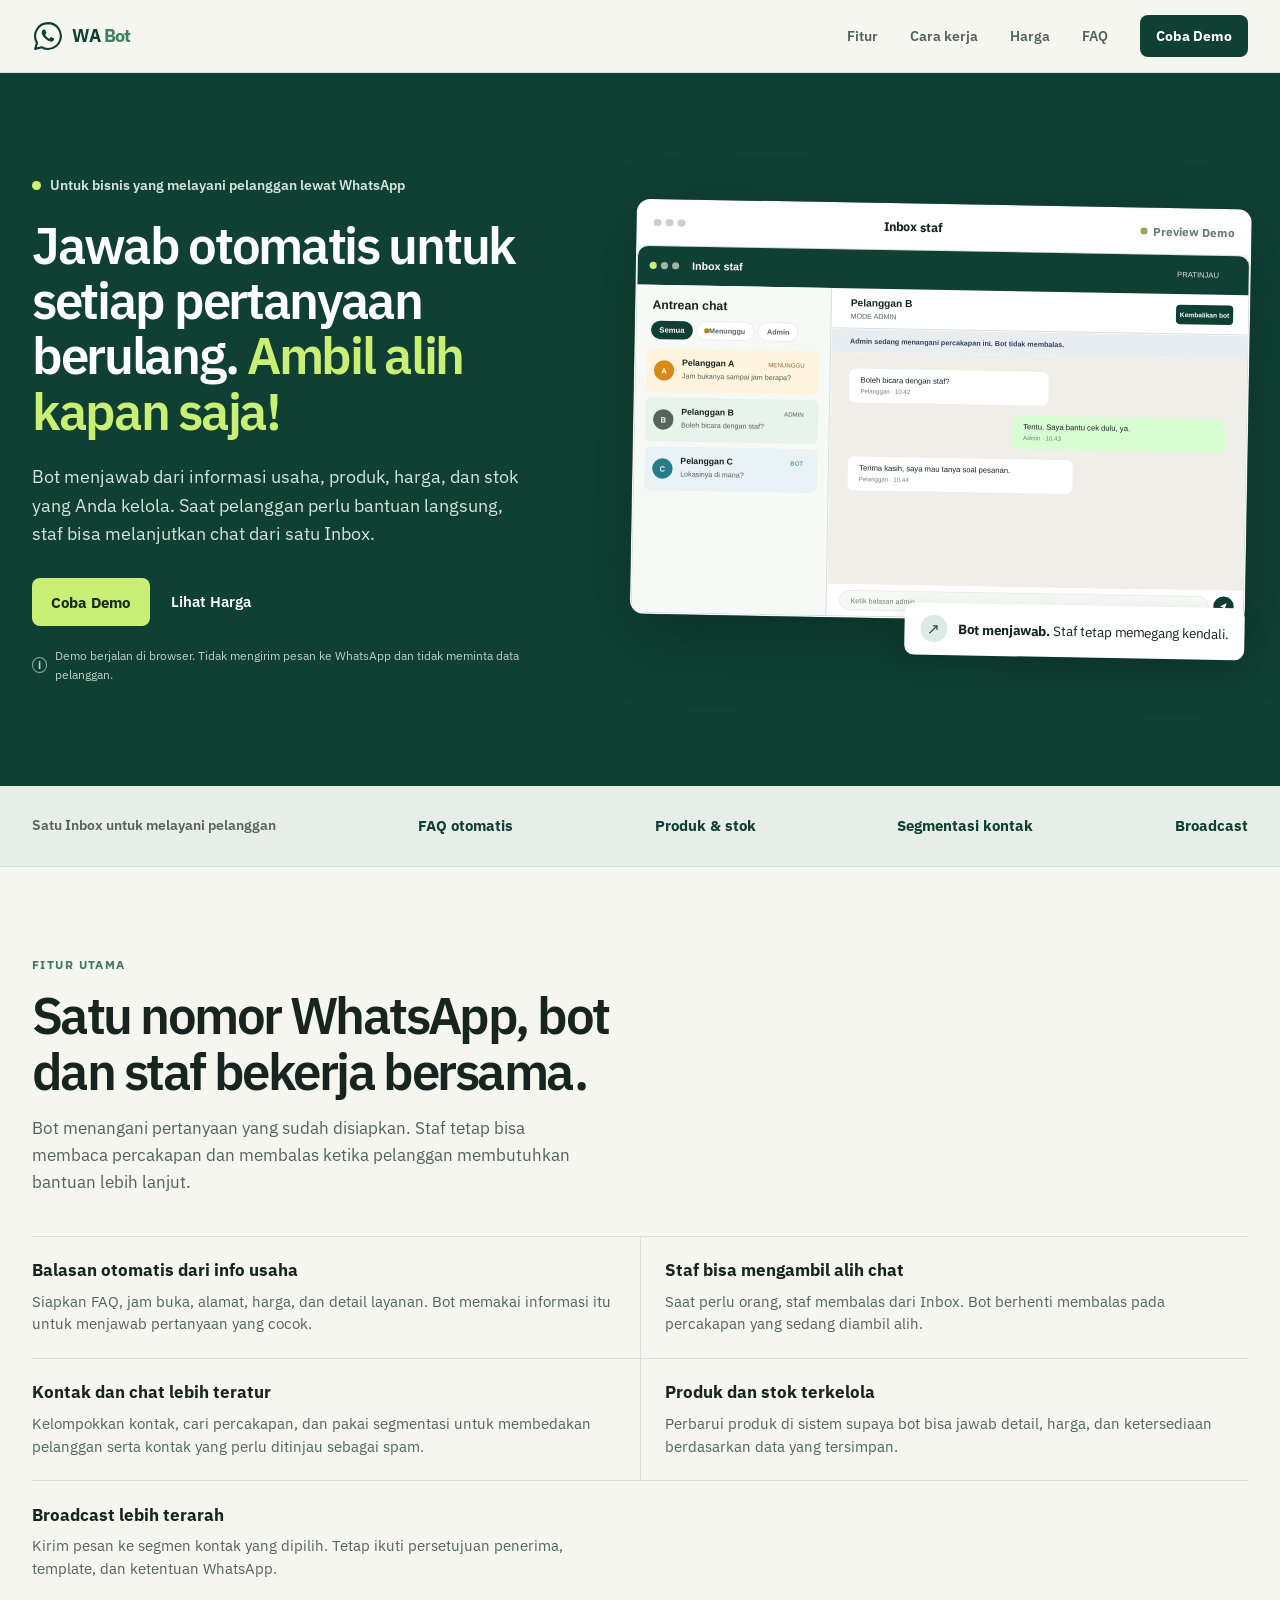
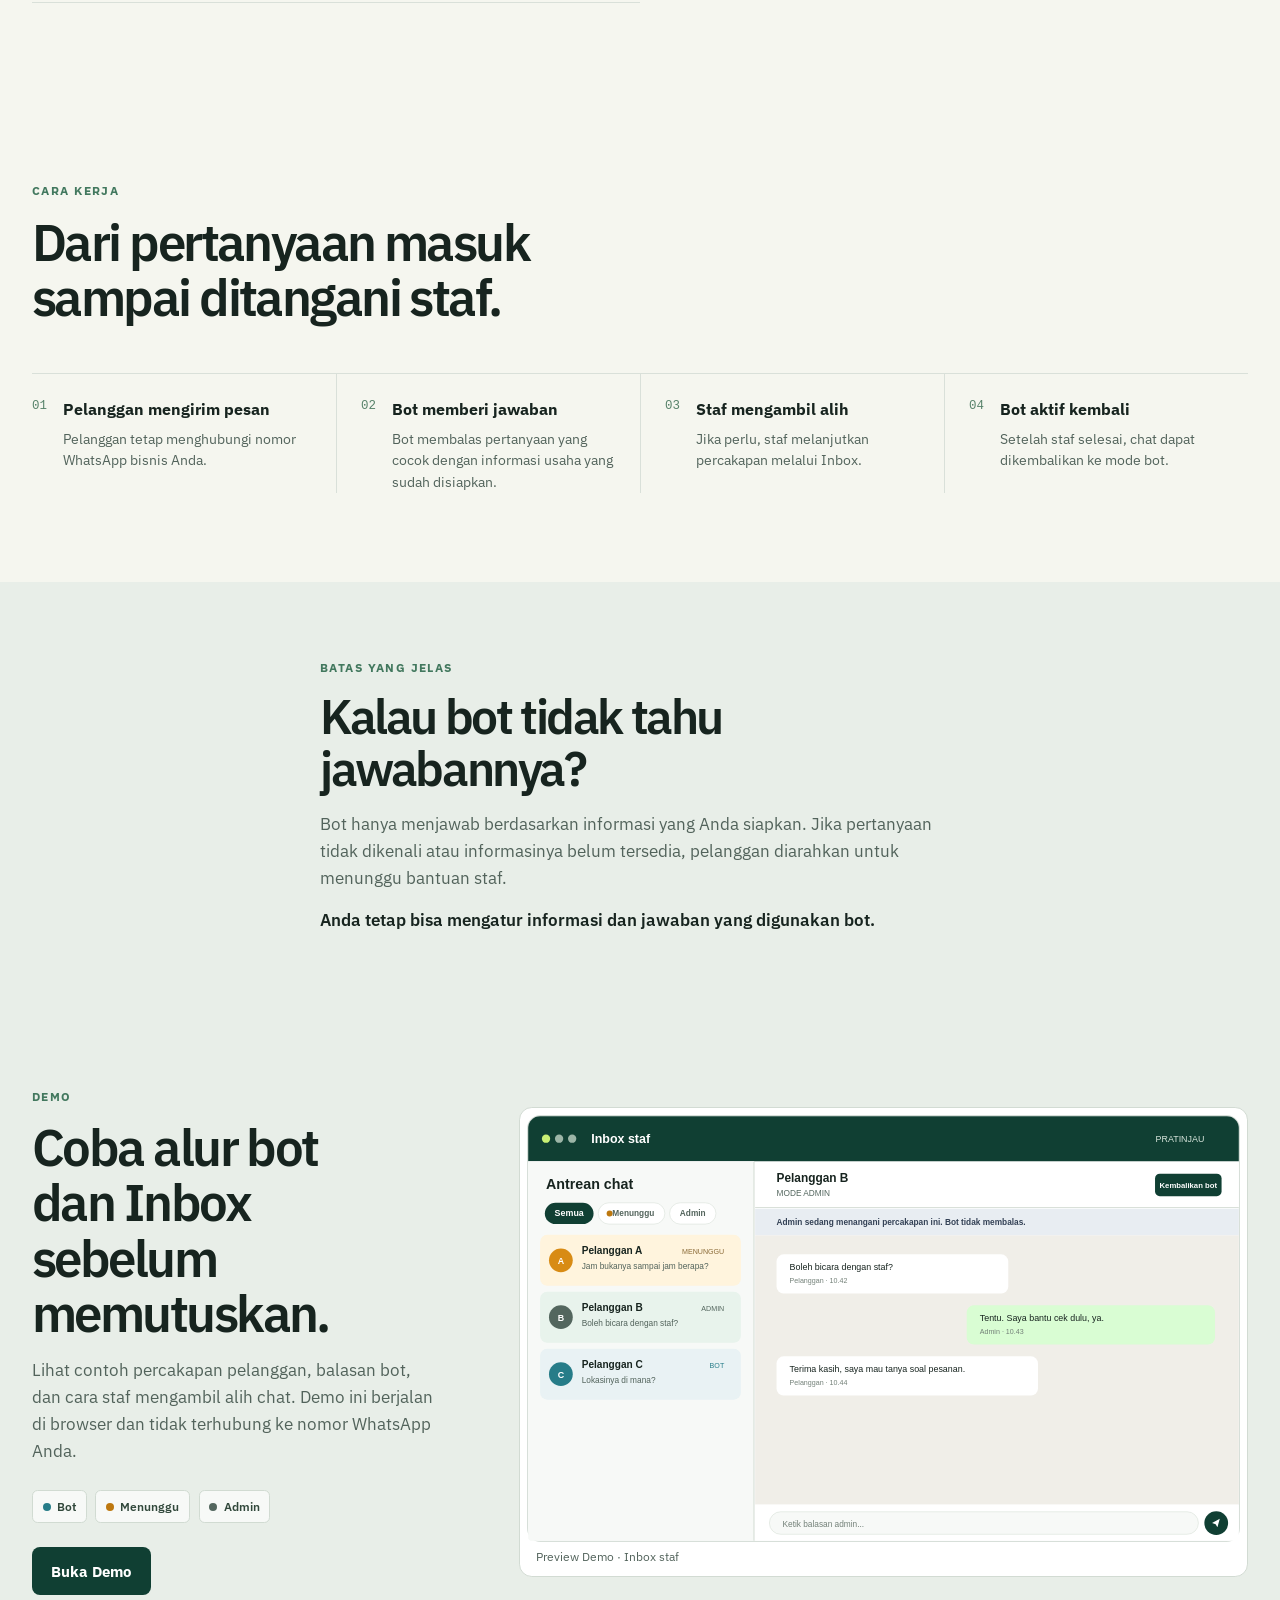
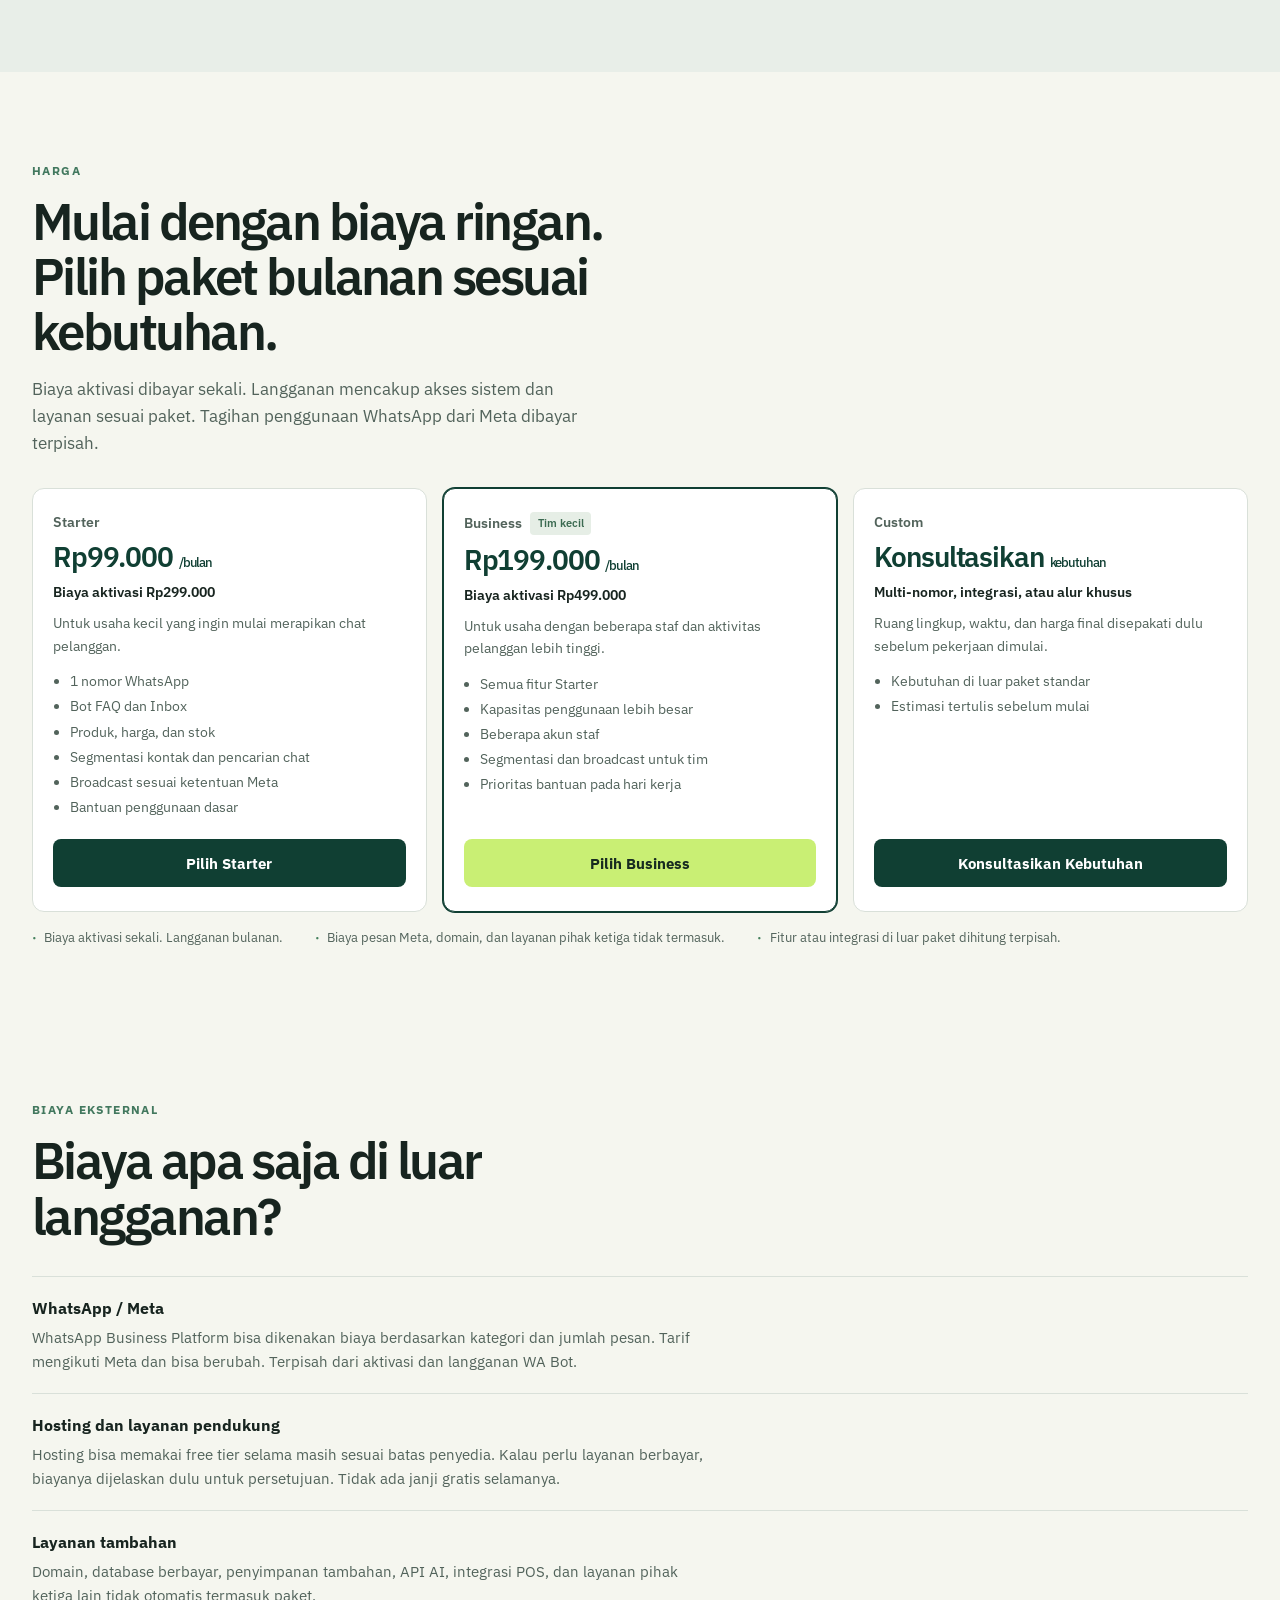
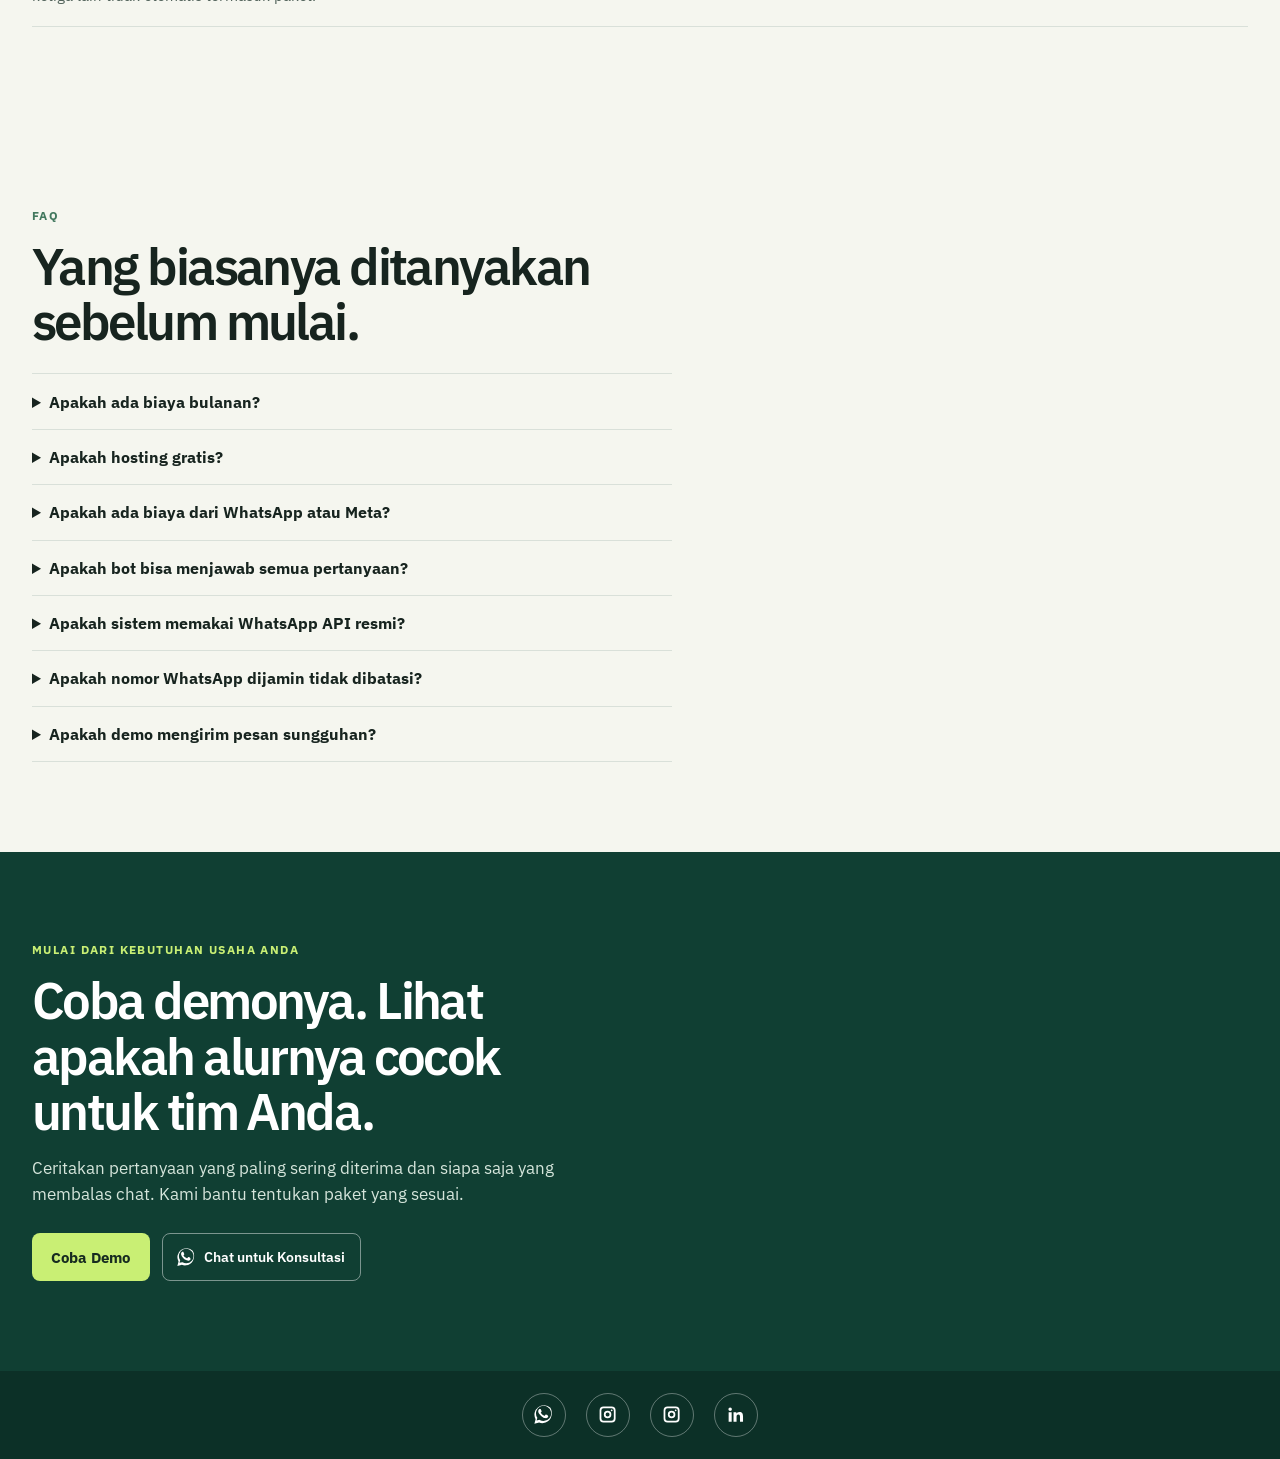
==== commit 08eb72f3: "Perbarui homepage dan demo agar copy serta harga mengikuti DESIGN terbaru. Perbaiki chrome demo gela" ====
--- a/index.html
+++ b/index.html
@@ -3,205 +3,316 @@
 <head>
   <meta charset="UTF-8" />
   <meta name="viewport" content="width=device-width, initial-scale=1" />
-  <meta name="description" content="Pertanyaan WhatsApp yang berulang dijawab otomatis. Chat yang butuh manusia tetap ditangani staf dari satu inbox." />
-  <meta name="theme-color" content="#075e54" />
-  <title>WA Bot · pertanyaan rutin dijawab, chat penting tetap ditangani</title>
+  <meta name="description" content="Jawab otomatis pertanyaan berulang di WhatsApp. Staf mengambil alih chat dari satu Inbox kapan saja." />
+  <meta name="theme-color" content="#103f33" />
+  <title>WA Bot | Jawab otomatis. Ambil alih kapan saja.</title>
   <link rel="preconnect" href="https://fonts.googleapis.com" />
   <link rel="preconnect" href="https://fonts.gstatic.com" crossorigin />
-  <link href="https://fonts.googleapis.com/css2?family=IBM+Plex+Mono:wght@500&family=IBM+Plex+Sans:wght@400;500;600;700&display=swap" rel="stylesheet" />
+  <link href="https://fonts.googleapis.com/css2?family=IBM+Plex+Sans:wght@400;500;600;700&display=swap" rel="stylesheet" />
   <link rel="stylesheet" href="css/styles.css" />
+  <link rel="stylesheet" href="css/home.css" />
 </head>
-<body>
+<body class="page-home">
   <a class="skip" href="#konten">Langsung ke konten</a>
 
-  <header class="top">
-    <a class="logo" href="index.html">WA <span>Bot</span></a>
-    <nav class="nav" aria-label="Utama">
-      <a class="hide-narrow" href="#masalah">Masalah</a>
-      <a class="hide-narrow" href="#cara-kerja">Cara kerja</a>
-      <a class="hide-narrow" href="#inbox">Inbox</a>
-      <a class="hide-narrow" href="#harga">Harga</a>
-      <button type="button" class="btn btn-ghost btn-icon theme-toggle" id="btn-theme" aria-label="Mode gelap" aria-pressed="false">
-        <svg class="icon-moon" viewBox="0 0 24 24" aria-hidden="true" focusable="false">
-          <path fill="currentColor" d="M14.5 3.2a8.8 8.8 0 1 0 6.3 13.6A7.2 7.2 0 0 1 14.5 3.2z" />
+  <header class="home-header">
+    <div class="home-header-inner">
+      <a class="home-logo" href="index.html" aria-label="WA Bot, beranda">
+        <svg viewBox="0 0 36 36" aria-hidden="true">
+          <path d="M18 3.5a14.5 14.5 0 0 0-12.4 22l-2 7 7.2-1.9A14.5 14.5 0 1 0 18 3.5Z" fill="none" stroke="currentColor" stroke-width="2.4" stroke-linejoin="round" />
+          <path d="M12.1 11.6c.4-.8.8-.8 1.3-.8h.8c.3 0 .6.2.7.6l1.2 2.8c.1.3.1.6-.1.8l-1 1.2c-.2.2-.2.5 0 .8 1 1.7 2.3 3 4 3.9.3.2.6.1.8-.1l1.1-1.3c.2-.3.6-.4.9-.2l2.7 1.3c.3.2.5.5.4.8-.1.8-.5 1.8-1.3 2.3-.8.6-1.8.8-2.8.6-1.5-.3-3.5-1.2-5.7-3.1-2.5-2.2-3.9-4.9-4.1-6.3-.2-1.1.1-2.3.8-3.3Z" fill="currentColor" />
         </svg>
-        <svg class="icon-sun" viewBox="0 0 24 24" aria-hidden="true" focusable="false">
-          <circle cx="12" cy="12" r="4" fill="currentColor" />
-          <g stroke="currentColor" stroke-width="2" stroke-linecap="round">
-            <path d="M12 2.5v2.2M12 19.3v2.2M2.5 12h2.2M19.3 12h2.2M5.1 5.1l1.6 1.6M17.3 17.3l1.6 1.6M18.9 5.1l-1.6 1.6M6.7 17.3l-1.6 1.6" />
-          </g>
-        </svg>
-      </button>
-      <a class="btn btn-brand btn-small" href="demo.html">Coba demo</a>
-    </nav>
+        <span>WA <b>Bot</b></span>
+      </a>
+      <nav class="home-nav" aria-label="Navigasi utama">
+        <a class="home-nav-link" href="#fitur">Fitur</a>
+        <a class="home-nav-link" href="#cara-kerja">Cara kerja</a>
+        <a class="home-nav-link" href="#harga">Harga</a>
+        <a class="home-nav-link hide-narrow" href="#faq">FAQ</a>
+        <a class="home-btn home-btn-small home-btn-dark" href="demo.html">Coba Demo</a>
+      </nav>
+    </div>
   </header>
 
   <main id="konten">
-    <section class="hero" aria-labelledby="hero-title">
-      <div>
-        <p class="eyebrow">WhatsApp untuk bisnis yang lebih tertata</p>
-        <h1 id="hero-title">Pertanyaan yang sama dijawab otomatis. Yang butuh orang, ditangani staf.</h1>
-        <p class="lede">
-          Pelanggan tetap chat ke nomor WhatsApp bisnis Anda.
-          Jam buka, alamat, dan harga keluar dari informasi yang sudah Anda siapkan.
-        </p>
-        <div class="cta-row">
-          <a class="btn btn-brand" href="demo.html">Coba demo</a>
-          <a class="btn btn-ghost" href="#cara-kerja">Lihat cara kerjanya</a>
+    <section class="home-hero" aria-labelledby="hero-title">
+      <div class="home-hero-inner">
+        <div class="hero-copy">
+          <p class="home-kicker"><span aria-hidden="true"></span> Untuk bisnis yang melayani pelanggan lewat WhatsApp</p>
+          <h1 id="hero-title">Jawab otomatis untuk setiap pertanyaan berulang. <em>Ambil alih kapan saja!</em></h1>
+          <p class="hero-summary">Bot menjawab dari informasi usaha, produk, harga, dan stok yang Anda kelola. Saat pelanggan perlu bantuan langsung, staf bisa melanjutkan chat dari satu Inbox.</p>
+          <div class="home-hero-actions">
+            <a class="home-btn home-btn-lime" href="demo.html">Coba Demo</a>
+            <a class="hero-text-link" href="#harga">Lihat Harga</a>
+          </div>
+          <p class="demo-note"><span aria-hidden="true">i</span> Demo berjalan di browser. Tidak mengirim pesan ke WhatsApp dan tidak meminta data pelanggan.</p>
         </div>
-        <p class="note">Demo berjalan di browser dan tidak mengirim pesan ke WhatsApp sungguhan.</p>
-      </div>
-    </section>
-
-    <section id="masalah" class="section section-alt" aria-labelledby="masalah-title">
-      <h2 id="masalah-title">Staf tidak perlu mengetik jawaban yang sama setiap hari.</h2>
-      <ul class="ask">
-        <li>Jam bukanya sampai jam berapa?</li>
-        <li>Lokasinya di mana?</li>
-        <li>Yang ini harganya berapa?</li>
-        <li>Masih tersedia?</li>
+
+        <figure class="hero-product">
+          <div class="product-window">
+            <div class="product-window-bar">
+              <span class="window-dots" aria-hidden="true"><i></i><i></i><i></i></span>
+              <span>Inbox staf</span>
+              <span class="window-live"><i aria-hidden="true"></i> Preview Demo</span>
+            </div>
+            <img
+              src="img/inbox-dashboard.svg"
+              alt="Preview Demo inbox staf: daftar percakapan dan balasan admin dalam satu layar."
+              width="1200"
+              height="720"
+              fetchpriority="high"
+            />
+          </div>
+          <figcaption class="hero-product-caption">
+            <span class="caption-mark" aria-hidden="true">↗</span>
+            <span><b>Bot menjawab.</b> Staf tetap memegang kendali.</span>
+          </figcaption>
+        </figure>
+      </div>
+    </section>
+
+    <section class="question-strip" aria-label="Satu Inbox untuk melayani pelanggan">
+      <div class="question-strip-inner">
+        <span>Satu Inbox untuk melayani pelanggan</span>
+        <p>FAQ otomatis</p>
+        <p>Produk &amp; stok</p>
+        <p>Segmentasi kontak</p>
+        <p>Broadcast</p>
+      </div>
+    </section>
+
+    <section class="home-section feature-section" id="fitur" aria-labelledby="feature-title">
+      <div class="section-heading">
+        <p class="section-index">FITUR UTAMA</p>
+        <h2 id="feature-title">Satu nomor WhatsApp, bot dan staf bekerja bersama.</h2>
+        <p>Bot menangani pertanyaan yang sudah disiapkan. Staf tetap bisa membaca percakapan dan membalas ketika pelanggan membutuhkan bantuan lebih lanjut.</p>
+      </div>
+      <ul class="feature-list">
+        <li>
+          <h3>Balasan otomatis dari info usaha</h3>
+          <p>Siapkan FAQ, jam buka, alamat, harga, dan detail layanan. Bot memakai informasi itu untuk menjawab pertanyaan yang cocok.</p>
+        </li>
+        <li>
+          <h3>Staf bisa mengambil alih chat</h3>
+          <p>Saat perlu orang, staf membalas dari Inbox. Bot berhenti membalas pada percakapan yang sedang diambil alih.</p>
+        </li>
+        <li>
+          <h3>Kontak dan chat lebih teratur</h3>
+          <p>Kelompokkan kontak, cari percakapan, dan pakai segmentasi untuk membedakan pelanggan serta kontak yang perlu ditinjau sebagai spam.</p>
+        </li>
+        <li>
+          <h3>Produk dan stok terkelola</h3>
+          <p>Perbarui produk di sistem supaya bot bisa jawab detail, harga, dan ketersediaan berdasarkan data yang tersimpan.</p>
+        </li>
+        <li>
+          <h3>Broadcast lebih terarah</h3>
+          <p>Kirim pesan ke segmen kontak yang dipilih. Tetap ikuti persetujuan penerima, template, dan ketentuan WhatsApp.</p>
+        </li>
       </ul>
     </section>
 
-    <section id="cara-kerja" class="section" aria-labelledby="cara-title">
-      <h2 id="cara-title">Satu nomor. Bot dulu, staf kalau perlu.</h2>
-      <p>Pelanggan hanya melihat chat seperti biasa. Mereka tidak perlu tahu kapan bot berhenti dan staf yang membalas.</p>
-      <ol class="flow">
-        <li><span>1</span> Pesan masuk ke nomor WhatsApp Business Anda.</li>
-        <li><span>2</span> Bot menjawab dari informasi yang sudah disiapkan.</li>
-        <li><span>3</span> Staf mengambil alih dari inbox bila pelanggan butuh orang.</li>
-        <li><span>4</span> Setelah selesai, chat dikembalikan ke bot.</li>
+    <section class="home-section flow-section" id="cara-kerja" aria-labelledby="flow-title">
+      <div class="section-heading">
+        <p class="section-index">CARA KERJA</p>
+        <h2 id="flow-title">Dari pertanyaan masuk sampai ditangani staf.</h2>
+      </div>
+      <ol class="simple-flow flow-four">
+        <li>
+          <span class="flow-number">01</span>
+          <div><h3>Pelanggan mengirim pesan</h3><p>Pelanggan tetap menghubungi nomor WhatsApp bisnis Anda.</p></div>
+        </li>
+        <li>
+          <span class="flow-number">02</span>
+          <div><h3>Bot memberi jawaban</h3><p>Bot membalas pertanyaan yang cocok dengan informasi usaha yang sudah disiapkan.</p></div>
+        </li>
+        <li>
+          <span class="flow-number">03</span>
+          <div><h3>Staf mengambil alih</h3><p>Jika perlu, staf melanjutkan percakapan melalui Inbox.</p></div>
+        </li>
+        <li>
+          <span class="flow-number">04</span>
+          <div><h3>Bot aktif kembali</h3><p>Setelah staf selesai, chat dapat dikembalikan ke mode bot.</p></div>
+        </li>
       </ol>
     </section>
 
-    <section id="inbox" class="section section-alt" aria-labelledby="inbox-title">
-      <h2 id="inbox-title">Staf melihat semua chat di satu layar.</h2>
-      <figure class="shot">
-        <img
-          src="img/inbox-preview.png"
-          alt="Inbox staf: daftar chat, status admin, dan balasan manual."
-          width="1679"
-          height="881"
-          fetchpriority="high"
-        />
-        <figcaption>Yang menunggu, yang sedang Anda pegang, dan yang masih dijawab bot.</figcaption>
-      </figure>
-      <ul class="benefit-rest">
-        <li>
-          <strong>Cari dari nama, nomor, atau isi chat</strong>
-          <span>Tidak perlu membuka percakapan satu per satu.</span>
-        </li>
-        <li>
-          <strong>Saat Anda membalas, bot diam di chat itu</strong>
-          <span>Kembalikan ke bot setelah urusannya selesai.</span>
+    <section class="fallback-section" aria-labelledby="fallback-title">
+      <div class="fallback-inner">
+        <p class="section-index">BATAS YANG JELAS</p>
+        <h2 id="fallback-title">Kalau bot tidak tahu jawabannya?</h2>
+        <p>Bot hanya menjawab berdasarkan informasi yang Anda siapkan. Jika pertanyaan tidak dikenali atau informasinya belum tersedia, pelanggan diarahkan untuk menunggu bantuan staf.</p>
+        <p class="fallback-note">Anda tetap bisa mengatur informasi dan jawaban yang digunakan bot.</p>
+      </div>
+    </section>
+
+    <section class="inbox-section" id="demo" aria-labelledby="demo-title">
+      <div class="inbox-section-inner">
+        <div class="inbox-copy">
+          <p class="section-index">DEMO</p>
+          <h2 id="demo-title">Coba alur bot dan Inbox sebelum memutuskan.</h2>
+          <p>Lihat contoh percakapan pelanggan, balasan bot, dan cara staf mengambil alih chat. Demo ini berjalan di browser dan tidak terhubung ke nomor WhatsApp Anda.</p>
+          <ul class="status-key" aria-label="Status chat di inbox">
+            <li><span class="status-dot status-bot"></span>Bot</li>
+            <li><span class="status-dot status-wait"></span>Menunggu</li>
+            <li><span class="status-dot status-admin"></span>Admin</li>
+          </ul>
+          <a class="home-btn home-btn-dark demo-cta" href="demo.html">Buka Demo</a>
+        </div>
+        <div class="inbox-image-wrap">
+          <img
+            src="img/inbox-dashboard.svg"
+            alt="Tampilan inbox dengan chat pelanggan, status bot dan admin, serta kolom untuk membalas."
+            width="1200"
+            height="720"
+            loading="lazy"
+          />
+          <span class="image-caption">Preview Demo · Inbox staf</span>
+        </div>
+      </div>
+    </section>
+
+    <section class="home-section price-section" id="harga" aria-labelledby="price-title">
+      <div class="section-heading price-heading">
+        <p class="section-index">HARGA</p>
+        <h2 id="price-title">Mulai dengan biaya ringan. Pilih paket bulanan sesuai kebutuhan.</h2>
+        <p>Biaya aktivasi dibayar sekali. Langganan mencakup akses sistem dan layanan sesuai paket. Tagihan penggunaan WhatsApp dari Meta dibayar terpisah.</p>
+      </div>
+      <div class="price-cards">
+        <article>
+          <p>Starter</p>
+          <h3>Rp99.000 <span>/bulan</span></h3>
+          <p class="price-activation">Biaya aktivasi Rp299.000</p>
+          <p class="price-description">Untuk usaha kecil yang ingin mulai merapikan chat pelanggan.</p>
+          <ul>
+            <li>1 nomor WhatsApp</li>
+            <li>Bot FAQ dan Inbox</li>
+            <li>Produk, harga, dan stok</li>
+            <li>Segmentasi kontak dan pencarian chat</li>
+            <li>Broadcast sesuai ketentuan Meta</li>
+            <li>Bantuan penggunaan dasar</li>
+          </ul>
+          <a class="home-btn home-btn-dark" href="https://wa.me/6281233069610?text=Halo%20Rendy%2C%20saya%20ingin%20paket%20Starter%20WA%20Bot." target="_blank" rel="noopener noreferrer">Pilih Starter</a>
+        </article>
+        <article class="is-featured">
+          <p>Business <span>Tim kecil</span></p>
+          <h3>Rp199.000 <span>/bulan</span></h3>
+          <p class="price-activation">Biaya aktivasi Rp499.000</p>
+          <p class="price-description">Untuk usaha dengan beberapa staf dan aktivitas pelanggan lebih tinggi.</p>
+          <ul>
+            <li>Semua fitur Starter</li>
+            <li>Kapasitas penggunaan lebih besar</li>
+            <li>Beberapa akun staf</li>
+            <li>Segmentasi dan broadcast untuk tim</li>
+            <li>Prioritas bantuan pada hari kerja</li>
+          </ul>
+          <a class="home-btn home-btn-lime" href="https://wa.me/6281233069610?text=Halo%20Rendy%2C%20saya%20ingin%20paket%20Business%20WA%20Bot." target="_blank" rel="noopener noreferrer">Pilih Business</a>
+        </article>
+        <article>
+          <p>Custom</p>
+          <h3>Konsultasikan <span>kebutuhan</span></h3>
+          <p class="price-activation">Multi-nomor, integrasi, atau alur khusus</p>
+          <p class="price-description">Ruang lingkup, waktu, dan harga final disepakati dulu sebelum pekerjaan dimulai.</p>
+          <ul>
+            <li>Kebutuhan di luar paket standar</li>
+            <li>Estimasi tertulis sebelum mulai</li>
+          </ul>
+          <a class="home-btn home-btn-dark" href="https://wa.me/6281233069610?text=Halo%20Rendy%2C%20saya%20ingin%20konsultasi%20Custom%20WA%20Bot." target="_blank" rel="noopener noreferrer">Konsultasikan Kebutuhan</a>
+        </article>
+      </div>
+      <p class="extra-costs">
+        <span>Biaya aktivasi sekali. Langganan bulanan.</span>
+        <span>Biaya pesan Meta, domain, dan layanan pihak ketiga tidak termasuk.</span>
+        <span>Fitur atau integrasi di luar paket dihitung terpisah.</span>
+      </p>
+    </section>
+
+    <section class="home-section costs-section" id="biaya-luar" aria-labelledby="costs-title">
+      <div class="section-heading">
+        <p class="section-index">BIAYA EKSTERNAL</p>
+        <h2 id="costs-title">Biaya apa saja di luar langganan?</h2>
+      </div>
+      <ul class="costs-list">
+        <li>
+          <h3>WhatsApp / Meta</h3>
+          <p>WhatsApp Business Platform bisa dikenakan biaya berdasarkan kategori dan jumlah pesan. Tarif mengikuti Meta dan bisa berubah. Terpisah dari aktivasi dan langganan WA Bot.</p>
+        </li>
+        <li>
+          <h3>Hosting dan layanan pendukung</h3>
+          <p>Hosting bisa memakai free tier selama masih sesuai batas penyedia. Kalau perlu layanan berbayar, biayanya dijelaskan dulu untuk persetujuan. Tidak ada janji gratis selamanya.</p>
+        </li>
+        <li>
+          <h3>Layanan tambahan</h3>
+          <p>Domain, database berbayar, penyimpanan tambahan, API AI, integrasi POS, dan layanan pihak ketiga lain tidak otomatis termasuk paket.</p>
         </li>
       </ul>
     </section>
 
-    <section id="manfaat" class="section" aria-labelledby="manfaat-title">
-      <h2 id="manfaat-title">Tiga hal yang ikut dalam sistem yang sama</h2>
-      <ul class="benefit-rest">
-        <li>
-          <strong>Katalog produk</strong>
-          <span>Harga dan nama barang bisa dijawab dari daftar produk, bukan dari chat pribadi.</span>
-        </li>
-        <li>
-          <strong>Nomor bisnis tetap milik Anda</strong>
-          <span>Nomor itu juga bisa ditampilkan di Google Maps.</span>
-        </li>
-        <li>
-          <strong>Kontak dikelompokkan</strong>
-          <span>Misalnya per kota atau jenis pelanggan, supaya antrean tidak campur.</span>
-        </li>
-      </ul>
-    </section>
-
-    <section id="demo" class="section section-alt" aria-labelledby="demo-title">
-      <h2 id="demo-title">Coba alurnya di browser.</h2>
-      <p>Kirim pesan seperti pelanggan, lalu balas seperti staf. Nomor WhatsApp Anda tidak perlu dihubungkan.</p>
-      <div class="cta-row">
-        <a class="btn btn-brand" href="demo.html">Coba demo</a>
-      </div>
-    </section>
-
-    <section id="harga" class="section section-alt" aria-labelledby="harga-title">
-      <h2 id="harga-title">Kisaran biaya</h2>
-      <p>Angka awal. Detailnya mengikuti kebutuhan bisnis Anda.</p>
-      <div class="price-list" role="list">
-        <div class="price-row" role="listitem">
-          <div>
-            <strong>Setup</strong>
-            <span>Setup bot, inbox, dan pengujian awal dengan pertanyaan yang paling sering diterima bisnis Anda.</span>
-          </div>
-          <p class="price-num">Rp 3–8 juta</p>
+    <section class="home-section faq-section" id="faq" aria-labelledby="faq-title">
+      <div class="section-heading">
+        <p class="section-index">FAQ</p>
+        <h2 id="faq-title">Yang biasanya ditanyakan sebelum mulai.</h2>
+      </div>
+      <div class="faq-list">
+        <details>
+          <summary>Apakah ada biaya bulanan?</summary>
+          <p>Ya. Ada biaya langganan sesuai paket, selain biaya aktivasi satu kali. Biaya penggunaan WhatsApp dari Meta dihitung terpisah.</p>
+        </details>
+        <details>
+          <summary>Apakah hosting gratis?</summary>
+          <p>Hosting dapat memakai free tier selama kebutuhan masih sesuai batas dan ketentuan penyedia. Jika perlu layanan berbayar, biayanya akan dijelaskan dan disetujui lebih dulu.</p>
+        </details>
+        <details>
+          <summary>Apakah ada biaya dari WhatsApp atau Meta?</summary>
+          <p>Bisa ada. Biaya WhatsApp Business Platform mengikuti kategori pesan, negara penerima, dan pemakaian. Biaya tersebut tidak termasuk aktivasi maupun langganan WA Bot.</p>
+        </details>
+        <details>
+          <summary>Apakah bot bisa menjawab semua pertanyaan?</summary>
+          <p>Tidak. Bot menjawab berdasarkan FAQ dan informasi yang Anda siapkan. Pertanyaan di luar itu perlu ditangani staf.</p>
+        </details>
+        <details>
+          <summary>Apakah sistem memakai WhatsApp API resmi?</summary>
+          <p>Ya. Sistem menggunakan WhatsApp Business Platform dari Meta melalui integrasi resmi. Penggunaan tetap mengikuti kebijakan WhatsApp dan biaya pesan Meta yang berlaku.</p>
+        </details>
+        <details>
+          <summary>Apakah nomor WhatsApp dijamin tidak dibatasi?</summary>
+          <p>Tidak. Integrasi resmi bukan jaminan bebas pembatasan. Pengiriman pesan harus mematuhi kebijakan WhatsApp, termasuk persetujuan penerima dan ketentuan template.</p>
+        </details>
+        <details>
+          <summary>Apakah demo mengirim pesan sungguhan?</summary>
+          <p>Tidak. Demo hanya simulasi browser untuk memperlihatkan alur pelanggan dan Inbox staf.</p>
+        </details>
+      </div>
+    </section>
+
+    <section class="contact-section" aria-labelledby="contact-title">
+      <div class="contact-inner">
+        <p class="section-index">MULAI DARI KEBUTUHAN USAHA ANDA</p>
+        <h2 id="contact-title">Coba demonya. Lihat apakah alurnya cocok untuk tim Anda.</h2>
+        <p class="contact-lede">Ceritakan pertanyaan yang paling sering diterima dan siapa saja yang membalas chat. Kami bantu tentukan paket yang sesuai.</p>
+        <div class="contact-actions">
+          <a class="home-btn home-btn-lime" href="demo.html">Coba Demo</a>
+          <a class="contact-wa" href="https://wa.me/6281233069610?text=Halo%20Rendy%2C%20saya%20ingin%20membahas%20WA%20Bot." target="_blank" rel="noopener noreferrer">
+            <svg viewBox="0 0 24 24" aria-hidden="true"><path d="M20.5 3.5A11.8 11.8 0 0 0 2 17.7L.5 23.5l5.9-1.5A11.8 11.8 0 0 0 22.2 11.6a11.8 11.8 0 0 0-1.7-8.1ZM12 20a9.5 9.5 0 0 1-4.8-1.3l-.4-.2-3.5.9.9-3.4-.2-.4A9.5 9.5 0 1 1 12 20Zm5.2-7.1c-.3-.2-1.8-.9-2.1-1-.3-.1-.5-.2-.7.2-.2.3-.8 1-1 1.2-.2.2-.4.2-.7.1-.3-.2-1.3-.5-2.4-1.5-.9-.8-1.5-1.8-1.7-2.1-.2-.3 0-.5.1-.6.1-.1.3-.4.5-.5.2-.2.2-.3.3-.5.1-.2 0-.4 0-.5-.1-.2-.7-1.7-1-2.3-.2-.6-.5-.5-.7-.5h-.6c-.2 0-.5.1-.8.4-.3.3-1.1 1.1-1.1 2.6s1.1 3 1.2 3.2c.2.2 2.2 3.4 5.3 4.7.7.3 1.3.5 1.7.6.7.2 1.4.2 1.9.1.6-.1 1.8-.7 2.1-1.4.3-.7.3-1.3.2-1.4-.1-.1-.3-.2-.6-.4Z"/></svg>
+            Chat untuk Konsultasi
+          </a>
         </div>
-        <div class="price-row" role="listitem">
-          <div>
-            <strong>Maintenance</strong>
-            <span>Perubahan FAQ atau menu, pemantauan ringan, dan perbaikan kecil.</span>
-          </div>
-          <p class="price-num">Rp 500.000 / bulan</p>
-        </div>
-        <div class="price-row" role="listitem">
-          <div>
-            <strong>WhatsApp / Meta</strong>
-            <span>Dibayar langsung oleh Anda ke Meta, mengikuti pemakaian nomor bisnis dan kebijakan yang berlaku.</span>
-          </div>
-          <p class="price-num">Ke Meta</p>
-        </div>
-        <div class="price-row" role="listitem">
-          <div>
-            <strong>Hosting</strong>
-            <span>Dibicarakan sesuai kebutuhan dan pengaturan implementasi.</span>
-          </div>
-          <p class="price-num">Diskusi</p>
-        </div>
-      </div>
-    </section>
-
-    <section id="cocok" class="section" aria-labelledby="cocok-title">
-      <h2 id="cocok-title">Usaha yang ramai di WhatsApp</h2>
-      <ul class="fit">
-        <li>Toko dan retail</li>
-        <li>Restoran dan usaha kuliner</li>
-        <li>Jasa dan layanan pelanggan</li>
-        <li>Bisnis dengan katalog produk</li>
-      </ul>
-    </section>
-
-    <section class="section close section-alt" aria-labelledby="close-title">
-      <h2 id="close-title">Kalau ini mirip hari kerja Anda, coba demonya.</h2>
-      <p>Kita bisa mulai dari pertanyaan yang paling sering masuk. WhatsApp Anda belum perlu dihubungkan.</p>
-      <div class="cta-row">
-        <a class="btn btn-brand" href="demo.html">Coba demo</a>
-        <a class="btn btn-ghost" href="https://www.instagram.com/tuntaskannow/" rel="noopener noreferrer">Diskusikan kebutuhan</a>
       </div>
     </section>
   </main>
 
-  <footer class="foot">
-    <span>WA Bot · bot WhatsApp dan inbox staf untuk pertanyaan pelanggan yang berulang.</span>
-    <a href="https://www.instagram.com/tuntaskannow/" rel="noopener noreferrer">@tuntaskannow</a>
-    <span>Developer: Rendy Yofana Kusuma</span>
+  <footer class="home-footer" aria-label="Kontak">
+    <a href="https://wa.me/6281233069610" target="_blank" rel="noopener noreferrer" aria-label="WhatsApp Rendy" title="WhatsApp">
+      <svg viewBox="0 0 24 24" aria-hidden="true"><path d="M20.5 3.5A11.8 11.8 0 0 0 2 17.7L.5 23.5l5.9-1.5A11.8 11.8 0 0 0 22.2 11.6a11.8 11.8 0 0 0-1.7-8.1ZM12 20a9.5 9.5 0 0 1-4.8-1.3l-.4-.2-3.5.9.9-3.4-.2-.4A9.5 9.5 0 1 1 12 20Zm5.2-7.1c-.3-.2-1.8-.9-2.1-1-.3-.1-.5-.2-.7.2-.2.3-.8 1-1 1.2-.2.2-.4.2-.7.1-.3-.2-1.3-.5-2.4-1.5-.9-.8-1.5-1.8-1.7-2.1-.2-.3 0-.5.1-.6.1-.1.3-.4.5-.5.2-.2.2-.3.3-.5.1-.2 0-.4 0-.5-.1-.2-.7-1.7-1-2.3-.2-.6-.5-.5-.7-.5h-.6c-.2 0-.5.1-.8.4-.3.3-1.1 1.1-1.1 2.6s1.1 3 1.2 3.2c.2.2 2.2 3.4 5.3 4.7.7.3 1.3.5 1.7.6.7.2 1.4.2 1.9.1.6-.1 1.8-.7 2.1-1.4.3-.7.3-1.3.2-1.4-.1-.1-.3-.2-.6-.4Z"/></svg>
+    </a>
+    <a href="https://www.instagram.com/tuntaskannow/" target="_blank" rel="noopener noreferrer" aria-label="Instagram WA Bot, Tuntaskan Now" title="Instagram WA Bot">
+      <svg viewBox="0 0 24 24" aria-hidden="true"><path d="M7 2h10a5 5 0 0 1 5 5v10a5 5 0 0 1-5 5H7a5 5 0 0 1-5-5V7a5 5 0 0 1 5-5Zm0 2.2A2.8 2.8 0 0 0 4.2 7v10A2.8 2.8 0 0 0 7 19.8h10a2.8 2.8 0 0 0 2.8-2.8V7A2.8 2.8 0 0 0 17 4.2H7Zm5 3.1a4.7 4.7 0 1 1 0 9.4 4.7 4.7 0 0 1 0-9.4Zm0 2.2a2.5 2.5 0 1 0 0 5 2.5 2.5 0 0 0 0-5Zm5.1-3.9a1.1 1.1 0 1 1 0 2.2 1.1 1.1 0 0 1 0-2.2Z"/></svg>
+    </a>
+    <a href="https://www.instagram.com/ren.jofana/" target="_blank" rel="noopener noreferrer" aria-label="Instagram Rendy" title="Instagram">
+      <svg viewBox="0 0 24 24" aria-hidden="true"><path d="M7 2h10a5 5 0 0 1 5 5v10a5 5 0 0 1-5 5H7a5 5 0 0 1-5-5V7a5 5 0 0 1 5-5Zm0 2.2A2.8 2.8 0 0 0 4.2 7v10A2.8 2.8 0 0 0 7 19.8h10a2.8 2.8 0 0 0 2.8-2.8V7A2.8 2.8 0 0 0 17 4.2H7Zm5 3.1a4.7 4.7 0 1 1 0 9.4 4.7 4.7 0 0 1 0-9.4Zm0 2.2a2.5 2.5 0 1 0 0 5 2.5 2.5 0 0 0 0-5Zm5.1-3.9a1.1 1.1 0 1 1 0 2.2 1.1 1.1 0 0 1 0-2.2Z"/></svg>
+    </a>
+    <a href="https://www.linkedin.com/search/results/people/?keywords=Rendy%20Yofana%20Kusuma" target="_blank" rel="noopener noreferrer" aria-label="Cari Rendy Yofana Kusuma di LinkedIn" title="LinkedIn">
+      <svg viewBox="0 0 24 24" aria-hidden="true"><path d="M5.2 3A2.2 2.2 0 1 1 5.2 7.4 2.2 2.2 0 0 1 5.2 3ZM3.3 9h3.8v12H3.3V9Zm6.1 0H13v1.6h.1c.5-.9 1.7-1.9 3.6-1.9 3.9 0 4.6 2.5 4.6 5.7V21h-3.8v-5.8c0-1.4 0-3.3-2-3.3s-2.3 1.5-2.3 3.2V21H9.4V9Z"/></svg>
+    </a>
   </footer>
-  <script>
-    (function () {
-      var key = "waPromoTheme";
-      var btn = document.getElementById("btn-theme");
-      function apply(mode) {
-        document.documentElement.setAttribute("data-theme", mode);
-        btn.setAttribute("aria-label", mode === "dark" ? "Mode terang" : "Mode gelap");
-        btn.setAttribute("aria-pressed", mode === "dark" ? "true" : "false");
-      }
-      var saved = "light";
-      try { saved = localStorage.getItem(key) || "light"; } catch (e) { saved = "light"; }
-      apply(saved === "dark" ? "dark" : "light");
-      btn.addEventListener("click", function () {
-        var next = document.documentElement.getAttribute("data-theme") === "dark" ? "light" : "dark";
-        try { localStorage.setItem(key, next); } catch (e) {}
-        apply(next);
-      });
-    })();
-  </script>
 </body>
 </html>
--- a/css/styles.css
+++ b/css/styles.css
@@ -206,10 +206,10 @@
 
 .hero h1 {
   margin: 0;
-  font-size: clamp(1.85rem, 4vw, 2.6rem);
+  font-size: clamp(1.9rem, 4vw, 3.1rem);
   line-height: 1.15;
   letter-spacing: -0.02em;
-  max-width: 18em;
+  max-width: 16ch;
 }
 
 .eyebrow {
@@ -519,7 +519,7 @@
   padding: 0;
   display: grid;
   gap: 0.75rem;
-  max-width: 40rem;
+  max-width: 64rem;
 }
 
 .flow li {
@@ -544,6 +544,18 @@
   justify-content: center;
   font-weight: 700;
   font-size: 0.85rem;
+}
+
+@media (min-width: 640px) {
+  .flow {
+    grid-template-columns: repeat(2, minmax(0, 1fr));
+  }
+}
+
+@media (min-width: 1024px) {
+  .flow {
+    grid-template-columns: repeat(4, minmax(0, 1fr));
+  }
 }
 
 .price-list {
@@ -631,65 +643,121 @@
   background: var(--panel);
 }
 
-/* Demo page: satu jendela, diganti lewat switch. Tanpa footer supaya chat tidak tertutup. */
+/* Demo chrome gelap; jendela chat tetap warna produk. */
 .page-demo {
+  --demo-ink: #e8eee9;
+  --demo-muted: #a7b5ad;
+  --demo-green: #103f33;
+  --demo-lime: #c9ef74;
+  --demo-line: #2a3a33;
   height: 100vh;
   height: 100dvh;
   overflow: hidden;
   display: flex;
   flex-direction: column;
-  background: #0b141a;
-}
-
-.page-demo .top-demo {
-  position: static;
+  background: #0f1a16;
+  color: var(--demo-ink);
+}
+
+.page-demo .demo-chrome {
   flex-shrink: 0;
-  background: #111b21;
-  color: #e9edef;
-  border-bottom-color: #222d34;
-}
-
-.page-demo .logo span {
-  color: #25d366;
-}
-
-.page-demo .nav a:hover {
-  color: #25d366;
-}
-
-.page-demo .btn-ghost {
-  border-color: rgba(233, 237, 239, 0.45);
-  color: #e9edef;
-}
-
-.page-demo .btn-ghost:hover:not(:disabled) {
-  background: #e9edef;
-  color: #111b21;
+  background: #103f33;
+  border-bottom: 1px solid #1a4d40;
+}
+
+.page-demo .demo-chrome-inner {
+  width: min(100% - 2rem, 76rem);
+  min-height: 3.5rem;
+  margin: 0 auto;
+  display: flex;
+  align-items: center;
+  justify-content: space-between;
+  gap: 1rem;
+}
+
+.page-demo .demo-logo {
+  color: #fff;
+  font-size: 1.05rem;
+  font-weight: 700;
+  letter-spacing: -0.03em;
+}
+
+.page-demo .demo-logo b {
+  color: var(--demo-lime);
+}
+
+.page-demo .demo-nav {
+  display: flex;
+  align-items: center;
+  gap: 0.85rem;
+}
+
+.page-demo .demo-nav a {
+  color: #c9d8d0;
+  font-size: 0.9rem;
+  font-weight: 600;
+}
+
+.page-demo .demo-nav a:hover {
+  color: #fff;
+}
+
+.page-demo .demo-reset {
+  min-height: 2.35rem;
+  padding: 0.4rem 0.85rem;
+  border: 1px solid rgba(201, 239, 116, 0.45);
+  border-radius: 0.45rem;
+  background: transparent;
+  color: var(--demo-lime);
+  font-size: 0.85rem;
+  font-weight: 700;
+  cursor: pointer;
+}
+
+.page-demo .demo-reset:hover {
+  background: rgba(201, 239, 116, 0.12);
+}
+
+.page-demo .visually-hidden {
+  position: absolute;
+  width: 1px;
+  height: 1px;
+  padding: 0;
+  margin: -1px;
+  overflow: hidden;
+  clip: rect(0, 0, 0, 0);
+  white-space: nowrap;
+  border: 0;
 }
 
 .view-switch {
   display: flex;
-  gap: 0.5rem;
+  gap: 0.45rem;
   flex-shrink: 0;
-  padding: 0.7rem clamp(1rem, 3vw, 1.5rem);
-  background: #e7f3ee;
-  border-bottom: 3px solid var(--brand2);
+  padding: 0.55rem clamp(1rem, 3vw, 1.5rem);
+  background: #15241f;
+  border-bottom: 1px solid var(--demo-line);
 }
 
 .view-switch .tab {
   flex: 1;
-  min-height: 2.75rem;
-  border: 2px solid #7aa898;
-  background: #fff;
-  color: #054c44;
-  border-radius: var(--radius);
+  min-height: 2.45rem;
+  border: 1px solid #2f463d;
+  background: #1a2e27;
+  color: #b7c7be;
+  border-radius: 0.45rem;
   cursor: pointer;
   font-weight: 700;
 }
 
 .view-switch .tab.is-active {
-  background: var(--brand);
-  border-color: var(--brand);
+  background: #1f4a3c;
+  border-color: #3d7a64;
+  color: #fff;
+}
+
+.view-switch .tab:hover:not(.is-active) {
+  border-color: #456656;
   color: #fff;
 }
 
@@ -899,6 +967,27 @@
   overflow-x: auto;
 }
 
+.btn-back-list {
+  display: none;
+  align-items: center;
+  justify-content: center;
+  width: 2.4rem;
+  height: 2.4rem;
+  margin-right: 0.35rem;
+  border: 0;
+  border-radius: 0.4rem;
+  background: rgba(255, 255, 255, 0.14);
+  color: #fff;
+  font-size: 1.15rem;
+  line-height: 1;
+  cursor: pointer;
+  flex-shrink: 0;
+}
+
+.btn-back-list:hover {
+  background: rgba(255, 255, 255, 0.24);
+}
+
 .list-filters .chip {
   flex-shrink: 0;
   border: 0;
@@ -945,18 +1034,37 @@
 }
 
 .list-search {
+  position: relative;
   padding: 0.65rem 0.75rem;
   background: #f0f2f5;
   border-bottom: 1px solid #e8e8e8;
   flex-shrink: 0;
 }
 
+.list-search .search-icon {
+  position: absolute;
+  left: 1.25rem;
+  top: 50%;
+  transform: translateY(-50%);
+  color: #667781;
+  pointer-events: none;
+  display: inline-flex;
+}
+
 .list-search input {
   width: 100%;
   border: 0;
   border-radius: 8px;
-  padding: 0.55rem 0.75rem;
+  padding: 0.55rem 0.75rem 0.55rem 2.25rem;
   background: #fff;
+}
+
+.list-search input::-webkit-search-decoration,
+.list-search input::-webkit-search-cancel-button,
+.list-search input::-webkit-search-results-button {
+  -webkit-appearance: none;
+  appearance: none;
+  display: none;
 }
 
 .chat-list {
@@ -1122,14 +1230,23 @@
 
 .thread-head {
   display: flex;
-  justify-content: space-between;
-  align-items: center;
-  gap: 0.75rem;
+  justify-content: flex-start;
+  align-items: center;
+  gap: 0.5rem;
   padding: 0.7rem 1rem;
   color: #fff;
   background: var(--bot-head);
   flex-shrink: 0;
   min-height: 3.25rem;
+}
+
+.thread-head .thread-title {
+  flex: 1;
+  min-width: 0;
+}
+
+.thread-head .thread-actions {
+  margin-left: auto;
 }
 
 .thread-head.is-bot {
@@ -1270,6 +1387,33 @@
   color: var(--muted);
 }
 
+.status-figure {
+  margin: 1.25rem 0 0;
+  max-width: 64rem;
+}
+
+.status-figure img {
+  display: block;
+  width: 100%;
+  height: auto;
+  aspect-ratio: 1440 / 500;
+  border: 1px solid var(--line);
+  border-radius: 12px;
+  background: #eaf0f2;
+}
+
+@media (max-width: 640px) {
+  .status-figure img {
+    aspect-ratio: 620 / 1180;
+  }
+}
+
+.status-figure figcaption {
+  margin-top: 0.45rem;
+  font-size: 0.85rem;
+  color: var(--muted);
+}
+
 .lead-benefit {
   margin: 0 0 1.25rem;
   max-width: 40rem;
@@ -1336,9 +1480,61 @@
 }
 
 @media (max-width: 720px) {
+  .page-demo .demo-chrome-inner {
+    width: min(100% - 1.5rem, 76rem);
+  }
+
   .inbox-pane.is-active {
     grid-template-columns: minmax(0, 1fr);
-    grid-template-rows: 42% 58%;
+    grid-template-rows: minmax(0, 1fr);
+    position: relative;
+  }
+
+  .inbox-pane.is-active .list-col,
+  .inbox-pane.is-active .thread-col {
+    grid-column: 1;
+    grid-row: 1;
+    height: 100%;
+  }
+
+  .inbox-pane.is-active .list-col {
+    display: flex;
+    z-index: 1;
+  }
+
+  .inbox-pane.is-active .thread-col {
+    display: none;
+    z-index: 2;
+  }
+
+  .inbox-pane.is-active.show-thread .list-col {
+    display: none;
+  }
+
+  .inbox-pane.is-active.show-thread .thread-col {
+    display: flex;
+    flex-direction: column;
+  }
+
+  .btn-back-list {
+    display: inline-flex;
+  }
+
+  .btn-back-list[hidden] {
+    display: none;
+  }
+
+  .thread-head {
+    gap: 0.35rem;
+  }
+
+  .thread-title {
+    flex: 1;
+    min-width: 0;
+  }
+
+  .inbox-pane .staff-log {
+    min-height: 0;
   }
 }
 
--- a/css/home.css
+++ b/css/home.css
@@ -0,0 +1,1124 @@
+.page-home {
+  --home-ink: #17241f;
+  --home-muted: #52635b;
+  --home-paper: #f5f6ef;
+  --home-white: #fff;
+  --home-green: #103f33;
+  --home-green-light: #dcebe3;
+  --home-lime: #c9ef74;
+  --home-border: #d9e0d9;
+  min-width: 320px;
+  background: var(--home-paper);
+  color: var(--home-ink);
+  font-size: 1rem;
+}
+
+.page-home section[id] {
+  scroll-margin-top: 5.5rem;
+}
+
+.home-header {
+  position: sticky;
+  z-index: 20;
+  top: 0;
+  background: rgba(245, 246, 239, 0.96);
+  border-bottom: 1px solid var(--home-border);
+}
+
+.home-header-inner {
+  width: min(100% - 3rem, 76rem);
+  min-height: 4.5rem;
+  margin: 0 auto;
+  display: flex;
+  align-items: center;
+  justify-content: space-between;
+  gap: 1.5rem;
+}
+
+.home-logo {
+  display: inline-flex;
+  align-items: center;
+  gap: 0.5rem;
+  color: var(--home-green);
+  font-size: 1.1rem;
+  font-weight: 700;
+  letter-spacing: -0.04em;
+}
+
+.home-logo svg {
+  display: block;
+  width: 2rem;
+  height: 2rem;
+}
+
+.home-logo b {
+  color: #41835d;
+}
+
+.home-nav {
+  display: flex;
+  align-items: center;
+  gap: clamp(1rem, 3vw, 2rem);
+}
+
+.home-nav-link {
+  color: var(--home-muted);
+  font-size: 0.9rem;
+  font-weight: 600;
+}
+
+.home-nav-link:hover,
+.hero-text-link:hover {
+  text-decoration: underline;
+  text-underline-offset: 0.25em;
+}
+
+.home-btn {
+  min-height: 3rem;
+  padding: 0.75rem 1.15rem;
+  display: inline-flex;
+  align-items: center;
+  justify-content: center;
+  gap: 0.6rem;
+  border: 1px solid transparent;
+  border-radius: 0.5rem;
+  font-size: 0.95rem;
+  font-weight: 700;
+  line-height: 1.2;
+  transition: background-color 140ms ease, color 140ms ease, border-color 140ms ease;
+}
+
+.home-btn:focus-visible,
+.home-footer a:focus-visible {
+  outline: 3px solid #e3a940;
+  outline-offset: 3px;
+}
+
+.home-btn-small {
+  min-height: 2.65rem;
+  padding: 0.6rem 0.95rem;
+  font-size: 0.88rem;
+}
+
+.home-btn-dark {
+  background: var(--home-green);
+  color: #fff;
+}
+
+.home-btn-dark:hover {
+  background: #205849;
+}
+
+.home-btn-lime {
+  background: var(--home-lime);
+  color: #172b20;
+}
+
+.home-btn-lime:hover {
+  background: #dcf69f;
+}
+
+.home-hero {
+  overflow: hidden;
+  background: var(--home-green);
+  color: #fff;
+}
+
+.home-hero-inner {
+  width: min(100% - 3rem, 76rem);
+  min-height: 39rem;
+  margin: 0 auto;
+  padding: clamp(4rem, 8vw, 7.25rem) 0;
+  display: grid;
+  grid-template-columns: minmax(0, 0.92fr) minmax(0, 1.08fr);
+  align-items: center;
+  gap: clamp(2.5rem, 6vw, 5.5rem);
+}
+
+.hero-copy {
+  max-width: 34rem;
+}
+
+.home-kicker {
+  margin: 0 0 1.35rem;
+  display: flex;
+  align-items: center;
+  gap: 0.6rem;
+  color: #d5e5db;
+  font-size: 0.87rem;
+  font-weight: 600;
+}
+
+.home-kicker span {
+  width: 0.55rem;
+  height: 0.55rem;
+  flex: 0 0 auto;
+  border-radius: 50%;
+  background: var(--home-lime);
+}
+
+.hero-copy h1 {
+  max-width: 16em;
+  margin: 0;
+  font-size: clamp(2.15rem, 4vw, 3.35rem);
+  font-weight: 600;
+  letter-spacing: -0.045em;
+  line-height: 1.08;
+}
+
+.hero-copy h1 em {
+  color: var(--home-lime);
+  font-style: normal;
+}
+
+.hero-summary {
+  max-width: 31rem;
+  margin: 1.5rem 0 0;
+  color: #d5e5db;
+  font-size: clamp(1.05rem, 1.4vw, 1.2rem);
+  line-height: 1.6;
+}
+
+.home-hero-actions {
+  margin-top: 1.8rem;
+  display: flex;
+  flex-wrap: wrap;
+  align-items: center;
+  gap: 1.3rem;
+}
+
+.hero-text-link {
+  color: #fff;
+  font-size: 0.95rem;
+  font-weight: 600;
+}
+
+.demo-note {
+  margin: 1.25rem 0 0;
+  display: flex;
+  align-items: center;
+  gap: 0.5rem;
+  color: #bed0c5;
+  font-size: 0.78rem;
+}
+
+.demo-note span {
+  width: 1rem;
+  height: 1rem;
+  border: 1px solid #8eaa9b;
+  border-radius: 50%;
+  display: inline-flex;
+  align-items: center;
+  justify-content: center;
+  font-size: 0.67rem;
+  font-weight: 700;
+}
+
+.hero-product {
+  min-width: 0;
+  margin: 0;
+  transform: rotate(1deg);
+}
+
+.product-window {
+  overflow: hidden;
+  border: 1px solid rgba(255, 255, 255, 0.42);
+  border-radius: 0.85rem;
+  background: #f4f4f0;
+  box-shadow: 0 1.5rem 4rem rgba(0, 20, 13, 0.25);
+}
+
+.product-window-bar {
+  min-height: 2.8rem;
+  padding: 0 1rem;
+  display: flex;
+  align-items: center;
+  justify-content: space-between;
+  gap: 0.8rem;
+  background: #fff;
+  color: var(--home-ink);
+  font-size: 0.78rem;
+  font-weight: 700;
+}
+
+.window-dots {
+  display: flex;
+  gap: 0.28rem;
+}
+
+.window-dots i {
+  width: 0.48rem;
+  height: 0.48rem;
+  border-radius: 50%;
+  background: #c7d0c9;
+}
+
+.window-live {
+  display: inline-flex;
+  align-items: center;
+  gap: 0.35rem;
+  color: #687970;
+  font-size: 0.72rem;
+}
+
+.window-live i {
+  width: 0.42rem;
+  height: 0.42rem;
+  border-radius: 50%;
+  background: #8caa58;
+}
+
+.product-window img {
+  display: block;
+  width: 100%;
+  height: auto;
+}
+
+.hero-product-caption {
+  width: fit-content;
+  max-width: calc(100% - 1rem);
+  margin: -1rem 0 0 auto;
+  padding: 0.8rem 1rem;
+  position: relative;
+  display: flex;
+  align-items: center;
+  gap: 0.65rem;
+  border-radius: 0.6rem;
+  background: #fff;
+  color: var(--home-ink);
+  font-size: 0.84rem;
+  box-shadow: 0 0.5rem 1.5rem rgba(0, 20, 13, 0.12);
+}
+
+.caption-mark {
+  width: 1.65rem;
+  height: 1.65rem;
+  flex: 0 0 auto;
+  border-radius: 50%;
+  display: inline-flex;
+  align-items: center;
+  justify-content: center;
+  background: var(--home-green-light);
+  color: var(--home-green);
+  font-size: 1rem;
+}
+
+.question-strip {
+  background: #e7eee7;
+  border-bottom: 1px solid #d5dfd6;
+}
+
+.question-strip-inner {
+  width: min(100% - 3rem, 76rem);
+  min-height: 5rem;
+  margin: 0 auto;
+  display: flex;
+  align-items: center;
+  justify-content: space-between;
+  gap: 1rem;
+}
+
+.question-strip-inner > span {
+  color: var(--home-muted);
+  font-size: 0.85rem;
+  font-weight: 600;
+}
+
+.question-strip-inner p {
+  margin: 0;
+  color: var(--home-green);
+  font-size: 0.92rem;
+  font-weight: 700;
+}
+
+.home-section {
+  width: min(100% - 3rem, 76rem);
+  margin: 0 auto;
+  padding: clamp(4rem, 7vw, 6.5rem) 0;
+}
+
+.section-heading {
+  max-width: 40rem;
+}
+
+.section-index {
+  margin: 0 0 0.9rem;
+  color: #42785e;
+  font-size: 0.74rem;
+  font-weight: 700;
+  letter-spacing: 0.12em;
+}
+
+.section-heading h2,
+.inbox-copy h2,
+.contact-inner h2 {
+  margin: 0;
+  font-size: clamp(2rem, 4vw, 3.35rem);
+  font-weight: 600;
+  letter-spacing: -0.05em;
+  line-height: 1.08;
+}
+
+.section-heading > p:last-child,
+.inbox-copy > p:not(.section-index) {
+  max-width: 35rem;
+  margin: 1rem 0 0;
+  color: var(--home-muted);
+  font-size: 1.05rem;
+  line-height: 1.6;
+}
+
+.feature-list {
+  margin: 2.5rem 0 0;
+  padding: 0;
+  list-style: none;
+  display: grid;
+  grid-template-columns: repeat(2, minmax(0, 1fr));
+  gap: 0;
+  border-top: 1px solid var(--home-border);
+}
+
+.feature-list li {
+  padding: 1.35rem 1.5rem 1.35rem 0;
+  border-bottom: 1px solid var(--home-border);
+}
+
+.feature-list li:nth-child(even) {
+  padding-left: 1.5rem;
+  border-left: 1px solid var(--home-border);
+}
+
+.feature-list h3 {
+  margin: 0;
+  font-size: 1.05rem;
+  font-weight: 700;
+}
+
+.feature-list p {
+  margin: 0.45rem 0 0;
+  color: var(--home-muted);
+  font-size: 0.92rem;
+  line-height: 1.55;
+}
+
+.simple-flow {
+  margin: 3rem 0 0;
+  padding: 0;
+  display: grid;
+  grid-template-columns: repeat(3, minmax(0, 1fr));
+  list-style: none;
+  border-top: 1px solid var(--home-border);
+}
+
+.simple-flow.flow-four {
+  grid-template-columns: repeat(4, minmax(0, 1fr));
+}
+
+.simple-flow li {
+  min-width: 0;
+  padding: 1.4rem 1.5rem 0 0;
+  display: flex;
+  align-items: flex-start;
+  gap: 1rem;
+}
+
+.simple-flow li + li {
+  padding-left: 1.5rem;
+  border-left: 1px solid var(--home-border);
+}
+
+.flow-number {
+  color: #58836b;
+  font-family: var(--mono);
+  font-size: 0.78rem;
+  font-weight: 500;
+}
+
+.simple-flow h3 {
+  margin: 0;
+  font-size: 1rem;
+  font-weight: 700;
+}
+
+.simple-flow p {
+  margin: 0.45rem 0 0;
+  color: var(--home-muted);
+  font-size: 0.9rem;
+  line-height: 1.5;
+}
+
+.inbox-section {
+  background: #e8eee8;
+}
+
+.inbox-section-inner {
+  width: min(100% - 3rem, 76rem);
+  margin: 0 auto;
+  padding: clamp(3.5rem, 6vw, 5.5rem) 0;
+  display: grid;
+  grid-template-columns: minmax(15rem, 0.72fr) minmax(0, 1.28fr);
+  align-items: center;
+  gap: clamp(2rem, 6vw, 5.5rem);
+}
+
+.inbox-copy h2 {
+  max-width: 10ch;
+}
+
+.status-key {
+  margin: 1.6rem 0 0;
+  padding: 0;
+  display: flex;
+  flex-wrap: wrap;
+  gap: 0.55rem;
+  list-style: none;
+}
+
+.status-key li {
+  min-height: 2rem;
+  padding: 0.4rem 0.6rem;
+  display: inline-flex;
+  align-items: center;
+  gap: 0.4rem;
+  border: 1px solid #d1dbd2;
+  border-radius: 0.35rem;
+  background: rgba(255, 255, 255, 0.65);
+  color: #31483b;
+  font-size: 0.76rem;
+  font-weight: 600;
+}
+
+.status-dot {
+  width: 0.5rem;
+  height: 0.5rem;
+  border-radius: 50%;
+}
+
+.status-bot {
+  background: #267c88;
+}
+
+.status-wait {
+  background: #bd780f;
+}
+
+.status-admin {
+  background: #53665e;
+}
+
+.inbox-image-wrap {
+  min-width: 0;
+  padding: 0.45rem;
+  position: relative;
+  border: 1px solid #d2dbd3;
+  border-radius: 0.8rem;
+  background: #fff;
+}
+
+.inbox-image-wrap img {
+  display: block;
+  width: 100%;
+  height: auto;
+  border-radius: 0.45rem;
+}
+
+.image-caption {
+  padding: 0.35rem 0.55rem 0.2rem;
+  display: block;
+  color: var(--home-muted);
+  font-size: 0.72rem;
+}
+
+.fallback-section {
+  background: #e8eee8;
+}
+
+.fallback-inner {
+  width: min(100% - 3rem, 76rem);
+  margin: 0 auto;
+  padding: clamp(3.5rem, 6vw, 5rem) 0;
+  max-width: 40rem;
+}
+
+.fallback-inner h2 {
+  margin: 0;
+  font-size: clamp(2rem, 4vw, 3rem);
+  font-weight: 600;
+  letter-spacing: -0.05em;
+  line-height: 1.08;
+}
+
+.fallback-inner > p:not(.section-index) {
+  margin: 1rem 0 0;
+  color: var(--home-muted);
+  font-size: 1.05rem;
+  line-height: 1.6;
+}
+
+.fallback-note {
+  color: var(--home-ink) !important;
+  font-weight: 600;
+}
+
+.demo-cta {
+  margin-top: 1.5rem;
+}
+
+.price-section {
+  padding-bottom: clamp(3rem, 5vw, 4.5rem);
+}
+
+.price-cards {
+  display: grid;
+  grid-template-columns: repeat(3, minmax(0, 1fr));
+  gap: 1rem;
+  margin-top: 0.5rem;
+}
+
+.price-cards article {
+  padding: 1.4rem 1.25rem 1.5rem;
+  border: 1px solid var(--home-border);
+  border-radius: 0.75rem;
+  background: #fff;
+  display: flex;
+  flex-direction: column;
+  gap: 0.55rem;
+}
+
+.price-cards article.is-featured {
+  border-color: var(--home-green);
+  box-shadow: 0 0 0 1px var(--home-green);
+}
+
+.price-cards article > p:first-child {
+  margin: 0;
+  display: flex;
+  align-items: center;
+  gap: 0.55rem;
+  color: var(--home-muted);
+  font-size: 0.86rem;
+  font-weight: 600;
+}
+
+.price-cards article > p:first-child span {
+  padding: 0.2rem 0.45rem;
+  border-radius: 0.25rem;
+  background: #e6eee6;
+  color: #3b6a51;
+  font-size: 0.7rem;
+}
+
+.price-cards h3 {
+  margin: 0;
+  color: var(--home-green);
+  font-size: clamp(1.55rem, 2.2vw, 1.95rem);
+  font-weight: 600;
+  letter-spacing: -0.04em;
+  line-height: 1.15;
+}
+
+.price-cards h3 span {
+  font-size: 0.45em;
+  font-weight: 500;
+}
+
+.price-activation {
+  margin: 0;
+  color: var(--home-ink);
+  font-size: 0.88rem;
+  font-weight: 600;
+}
+
+.price-cards .price-description {
+  margin: 0;
+}
+
+.price-cards ul {
+  margin: 0.35rem 0 0.75rem;
+  padding: 0 0 0 1.05rem;
+  color: var(--home-muted);
+  font-size: 0.88rem;
+  line-height: 1.5;
+  flex: 1;
+}
+
+.price-cards li + li {
+  margin-top: 0.25rem;
+}
+
+.price-cards .home-btn {
+  width: 100%;
+  margin-top: auto;
+}
+
+.costs-list {
+  margin: 2rem 0 0;
+  padding: 0;
+  list-style: none;
+  display: grid;
+  gap: 0;
+  border-top: 1px solid var(--home-border);
+}
+
+.costs-list li {
+  padding: 1.2rem 0;
+  border-bottom: 1px solid var(--home-border);
+}
+
+.costs-list h3 {
+  margin: 0;
+  font-size: 1rem;
+}
+
+.costs-list p {
+  margin: 0.4rem 0 0;
+  color: var(--home-muted);
+  font-size: 0.95rem;
+  line-height: 1.55;
+  max-width: 42rem;
+}
+
+.contact-lede {
+  max-width: 34rem;
+  margin: 1rem 0 0;
+  color: #d5e5db;
+  font-size: 1.05rem;
+  line-height: 1.55;
+}
+
+.hide-narrow {
+  display: inline;
+}
+
+.price-heading {
+  margin-bottom: 2rem;
+}
+
+.price-overview,
+.price-grid {
+  display: grid;
+  grid-template-columns: 1fr 1fr;
+  border-top: 1px solid var(--home-border);
+  border-bottom: 1px solid var(--home-border);
+}
+
+.price-grid {
+  grid-template-columns: repeat(3, minmax(0, 1fr));
+}
+
+.price-overview article,
+.price-grid article {
+  padding: 1.5rem 1.5rem 1.5rem 0;
+}
+
+.price-overview article + article,
+.price-grid article + article {
+  padding-left: 1.75rem;
+  border-left: 1px solid var(--home-border);
+}
+
+.price-overview article > p:first-child,
+.price-grid article > p:first-child {
+  margin: 0;
+  display: flex;
+  align-items: center;
+  gap: 0.55rem;
+  color: var(--home-muted);
+  font-size: 0.86rem;
+  font-weight: 600;
+}
+
+.price-overview article > p:first-child span,
+.price-grid article > p:first-child span {
+  padding: 0.2rem 0.45rem;
+  border-radius: 0.25rem;
+  background: #e6eee6;
+  color: #3b6a51;
+  font-size: 0.7rem;
+}
+
+.price-overview h3,
+.price-grid h3 {
+  margin: 0.65rem 0 0;
+  color: var(--home-green);
+  font-size: clamp(1.7rem, 2.4vw, 2.15rem);
+  font-weight: 600;
+  letter-spacing: -0.045em;
+  line-height: 1.1;
+}
+
+.price-overview h3 span,
+.price-grid h3 span {
+  font-size: 0.43em;
+  font-weight: 500;
+  letter-spacing: 0;
+}
+
+.price-description {
+  max-width: 28rem;
+  margin: 0.65rem 0 0;
+  color: var(--home-muted);
+  font-size: 0.9rem;
+  line-height: 1.55;
+}
+
+.extra-costs {
+  margin: 1rem 0 0;
+  display: flex;
+  flex-wrap: wrap;
+  gap: 0.5rem 2rem;
+  color: var(--home-muted);
+  font-size: 0.82rem;
+}
+
+.extra-costs span::before {
+  content: "·";
+  margin-right: 0.45rem;
+  color: #44805d;
+  font-weight: 700;
+}
+
+.faq-list {
+  max-width: 40rem;
+  margin-top: 1.5rem;
+  border-top: 1px solid var(--home-border);
+}
+
+.faq-list details {
+  border-bottom: 1px solid var(--home-border);
+}
+
+.faq-list summary {
+  padding: 0.95rem 0;
+  cursor: pointer;
+  font-weight: 700;
+}
+
+.faq-list details p {
+  margin: 0 0 1rem;
+  color: var(--home-muted);
+  line-height: 1.55;
+}
+
+.contact-section {
+  background: var(--home-green);
+  color: #fff;
+}
+
+.contact-inner {
+  width: min(100% - 3rem, 76rem);
+  margin: 0 auto;
+  padding: clamp(3.75rem, 7vw, 6rem) 0;
+}
+
+.contact-inner .section-index {
+  color: var(--home-lime);
+}
+
+.contact-inner h2 {
+  max-width: 16ch;
+}
+
+.contact-actions {
+  margin-top: 1.6rem;
+  display: flex;
+  flex-wrap: wrap;
+  gap: 0.75rem;
+}
+
+.contact-wa {
+  min-height: 3rem;
+  padding: 0.7rem 0.9rem;
+  display: inline-flex;
+  align-items: center;
+  gap: 0.55rem;
+  border: 1px solid rgba(255, 255, 255, 0.45);
+  border-radius: 0.5rem;
+  color: #fff;
+  font-size: 0.9rem;
+  font-weight: 600;
+}
+
+.contact-wa:hover {
+  background: rgba(255, 255, 255, 0.1);
+}
+
+.contact-wa svg {
+  width: 1.15rem;
+  height: 1.15rem;
+  fill: currentColor;
+}
+
+.home-footer {
+  min-height: 5.5rem;
+  padding: 1.25rem 1.5rem;
+  display: flex;
+  align-items: center;
+  justify-content: center;
+  gap: 1.25rem;
+  background: #0c3027;
+}
+
+.home-footer a {
+  width: 2.75rem;
+  height: 2.75rem;
+  display: inline-flex;
+  align-items: center;
+  justify-content: center;
+  border: 1px solid rgba(255, 255, 255, 0.35);
+  border-radius: 50%;
+  color: #fff;
+}
+
+.home-footer a:hover {
+  background: rgba(255, 255, 255, 0.12);
+}
+
+.home-footer svg {
+  width: 1.2rem;
+  height: 1.2rem;
+  fill: currentColor;
+}
+
+@media (max-width: 980px) {
+  .simple-flow.flow-four {
+    grid-template-columns: repeat(2, minmax(0, 1fr));
+  }
+
+  .price-cards {
+    grid-template-columns: minmax(0, 1fr);
+  }
+}
+
+@media (max-width: 850px) {
+  .home-hero-inner {
+    min-height: 0;
+    grid-template-columns: minmax(0, 1fr);
+    gap: 3rem;
+  }
+
+  .hero-copy {
+    max-width: 42rem;
+  }
+
+  .hero-copy h1 {
+    max-width: 16em;
+  }
+
+  .hero-product {
+    width: min(100%, 42rem);
+    margin-left: auto;
+  }
+
+  .inbox-section-inner {
+    grid-template-columns: minmax(0, 1fr);
+    gap: 2rem;
+  }
+
+  .inbox-copy h2 {
+    max-width: 15ch;
+  }
+
+  .feature-list {
+    grid-template-columns: minmax(0, 1fr);
+  }
+
+  .feature-list li:nth-child(even) {
+    padding-left: 0;
+    border-left: 0;
+  }
+}
+
+@media (max-width: 640px) {
+  .hide-narrow {
+    display: none;
+  }
+
+  .home-header-inner,
+  .home-hero-inner,
+  .question-strip-inner,
+  .home-section,
+  .inbox-section-inner,
+  .contact-inner,
+  .fallback-inner {
+    width: min(100% - 2rem, 76rem);
+  }
+
+  .simple-flow.flow-four {
+    grid-template-columns: minmax(0, 1fr);
+  }
+
+  .home-header-inner {
+    min-height: 4rem;
+  }
+
+  .home-nav {
+    gap: 0.75rem;
+  }
+
+  .home-nav-link {
+    display: none;
+  }
+
+  .home-btn-small {
+    min-height: 2.5rem;
+    padding: 0.5rem 0.8rem;
+  }
+
+  .home-hero-inner {
+    padding: 3.5rem 0 3rem;
+    gap: 2.25rem;
+  }
+
+  .home-kicker {
+    max-width: 23rem;
+    align-items: flex-start;
+    font-size: 0.8rem;
+  }
+
+  .home-kicker span {
+    margin-top: 0.34rem;
+  }
+
+  .hero-copy h1 {
+    max-width: 10ch;
+    font-size: clamp(3.05rem, 14vw, 4rem);
+  }
+
+  .hero-summary {
+    margin-top: 1.15rem;
+    font-size: 1rem;
+  }
+
+  .home-hero-actions {
+    align-items: flex-start;
+    flex-direction: column;
+    gap: 1rem;
+  }
+
+  .demo-note {
+    align-items: flex-start;
+    line-height: 1.45;
+  }
+
+  .demo-note span {
+    flex: 0 0 auto;
+  }
+
+  .product-window-bar {
+    min-height: 2.4rem;
+    padding-inline: 0.65rem;
+    font-size: 0.7rem;
+  }
+
+  .hero-product-caption {
+    margin-top: -0.65rem;
+    padding: 0.65rem 0.75rem;
+    font-size: 0.75rem;
+  }
+
+  .question-strip-inner {
+    min-height: 0;
+    padding: 1rem 0;
+    justify-content: flex-start;
+    gap: 0.5rem;
+    flex-wrap: wrap;
+  }
+
+  .question-strip-inner > span {
+    width: 100%;
+    font-size: 0.78rem;
+  }
+
+  .question-strip-inner p {
+    padding: 0.3rem 0.5rem;
+    border: 1px solid #ccd9ce;
+    border-radius: 0.25rem;
+    font-size: 0.76rem;
+  }
+
+  .section-heading h2,
+  .inbox-copy h2,
+  .contact-inner h2 {
+    font-size: clamp(2rem, 10vw, 2.7rem);
+  }
+
+  .section-heading > p:last-child,
+  .inbox-copy > p:not(.section-index) {
+    font-size: 0.96rem;
+  }
+
+  .simple-flow {
+    margin-top: 2rem;
+    grid-template-columns: minmax(0, 1fr);
+  }
+
+  .simple-flow li {
+    padding: 1rem 0;
+  }
+
+  .simple-flow li + li {
+    padding-left: 0;
+    border-left: 0;
+    border-top: 1px solid var(--home-border);
+  }
+
+  .inbox-section-inner {
+    padding: 3.25rem 0;
+  }
+
+  .status-key {
+    gap: 0.4rem;
+  }
+
+  .status-key li {
+    font-size: 0.7rem;
+  }
+
+  .price-overview,
+  .price-grid {
+    grid-template-columns: minmax(0, 1fr);
+  }
+
+  .price-overview article,
+  .price-grid article {
+    padding: 1.15rem 0;
+  }
+
+  .price-overview article + article,
+  .price-grid article + article {
+    padding-left: 0;
+    border-top: 1px solid var(--home-border);
+    border-left: 0;
+  }
+
+  .price-overview h3,
+  .price-grid h3 {
+    font-size: 1.85rem;
+  }
+
+  .extra-costs {
+    flex-direction: column;
+    gap: 0.45rem;
+  }
+
+  .contact-wa {
+    width: 100%;
+    justify-content: center;
+  }
+
+  .contact-actions .home-btn {
+    width: 100%;
+  }
+
+  .home-footer {
+    min-height: 5rem;
+    gap: 1rem;
+  }
+}
+
+@media (prefers-reduced-motion: reduce) {
+  .home-btn {
+    transition: none;
+  }
+}
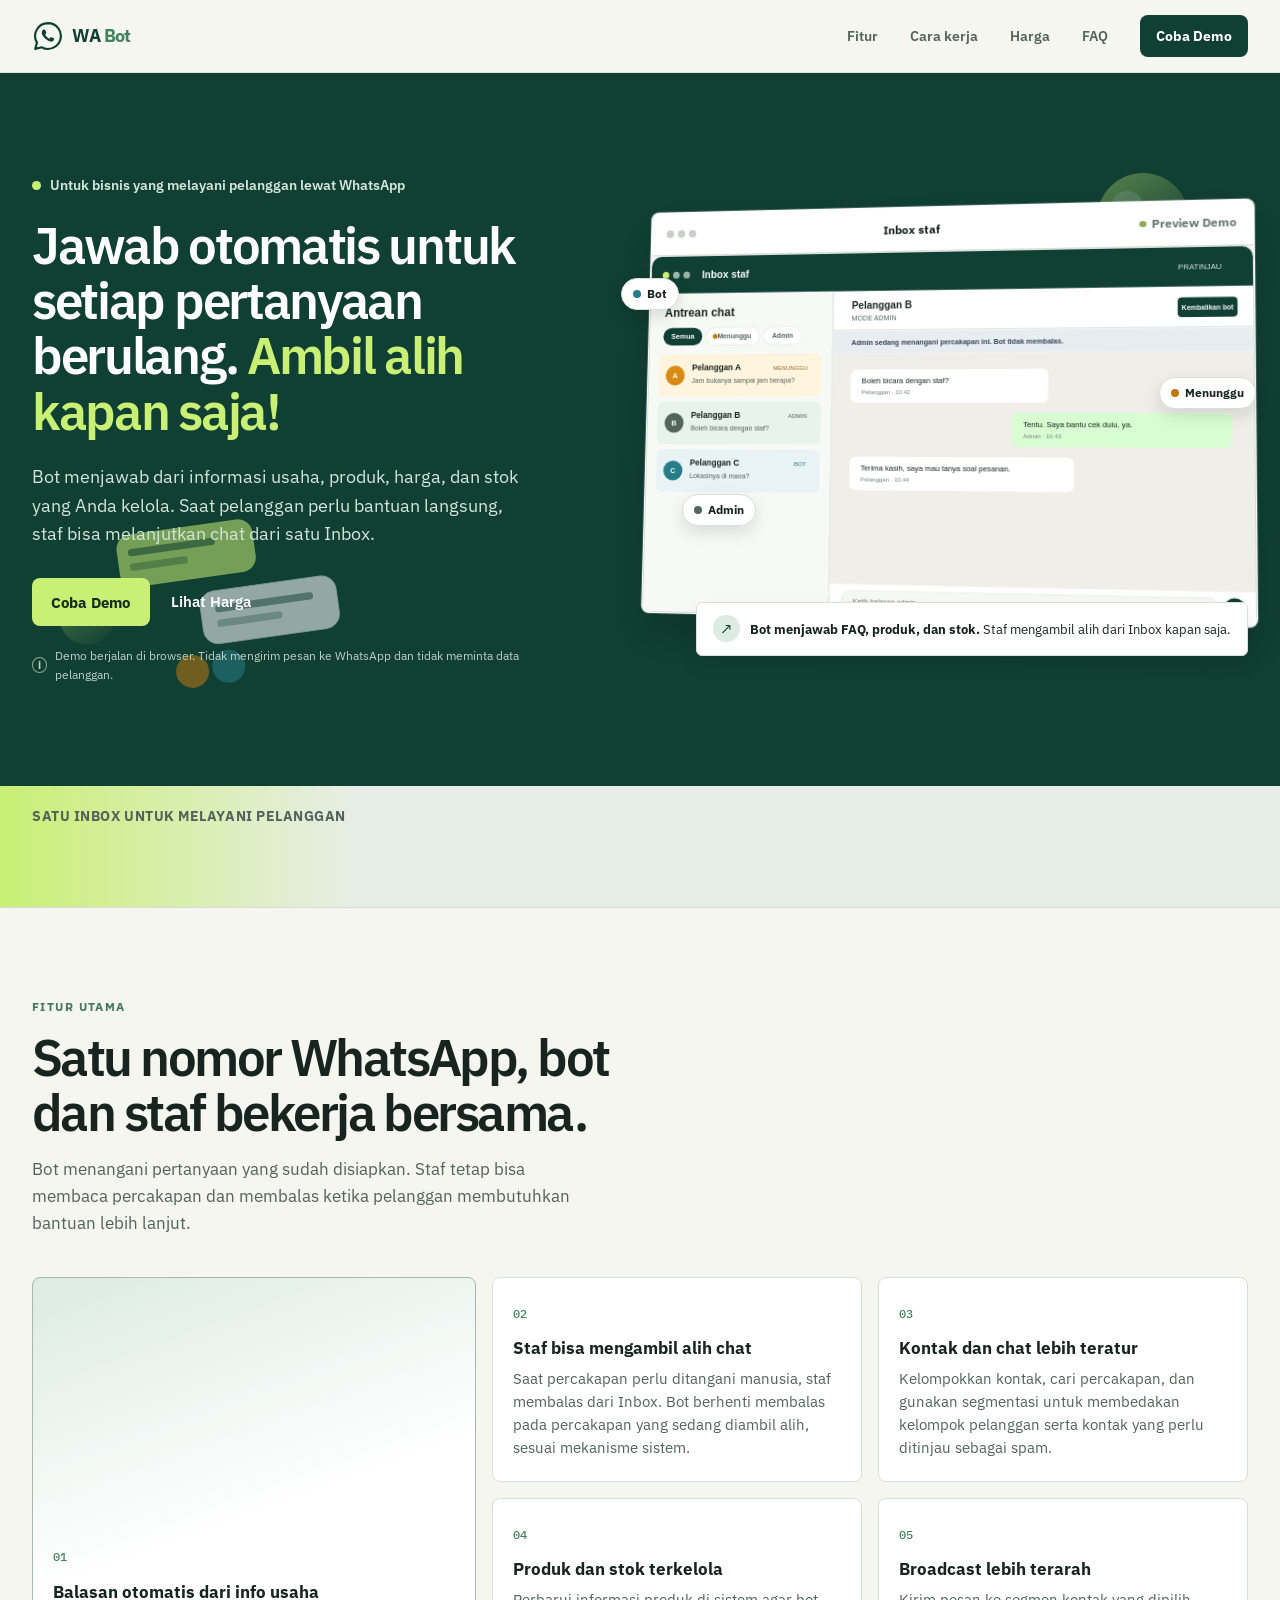
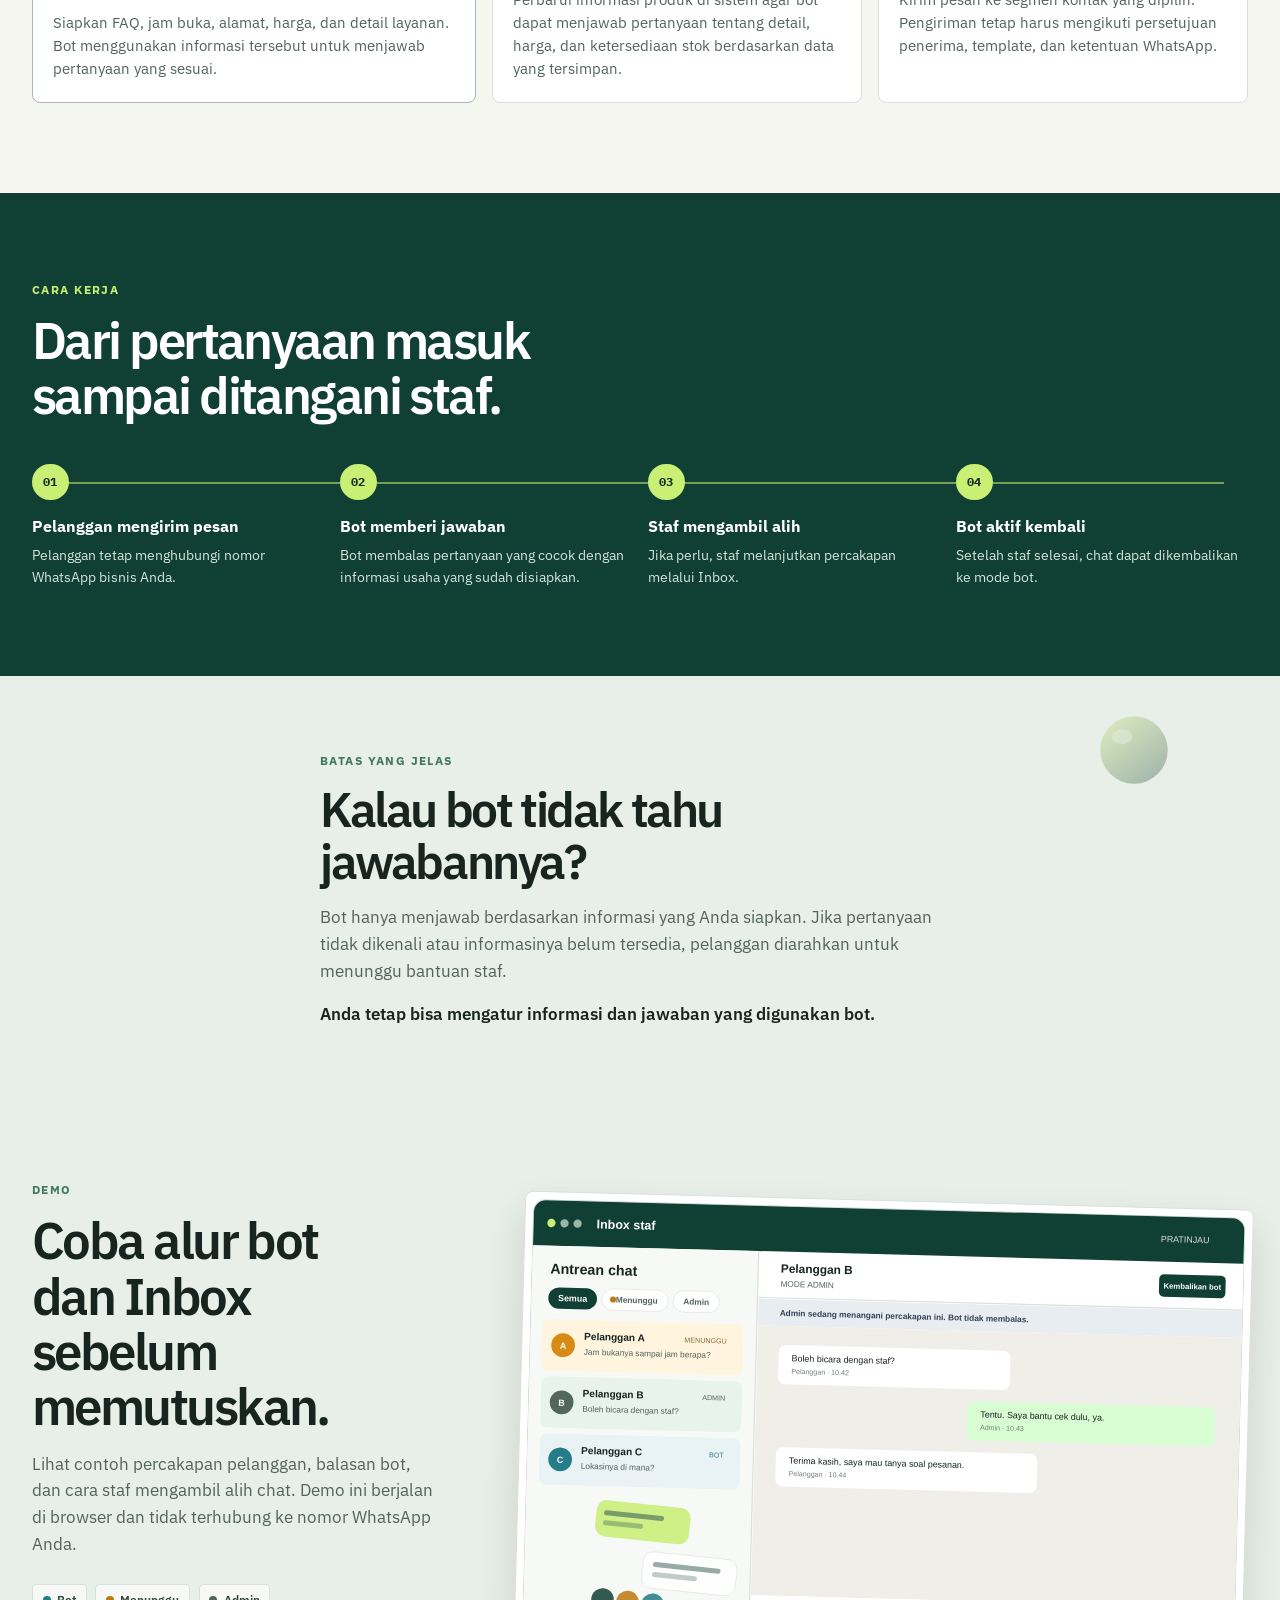
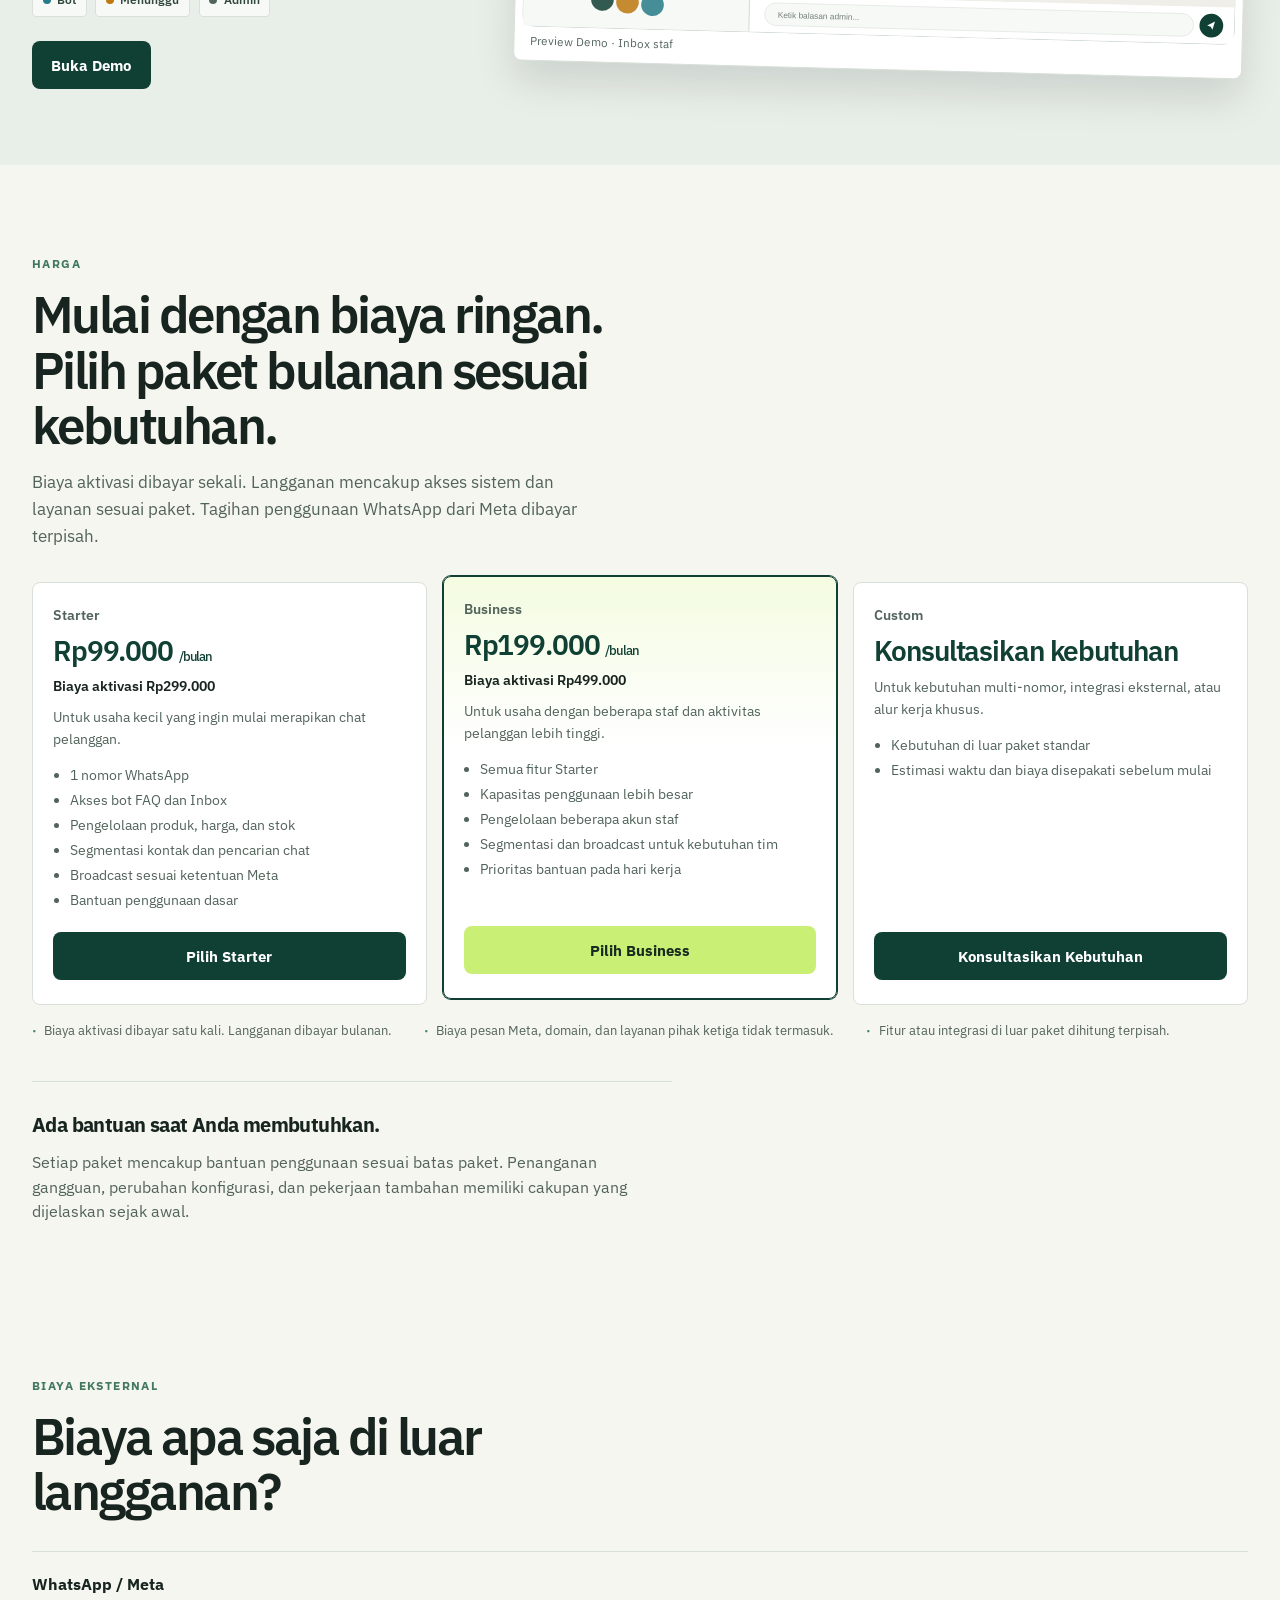
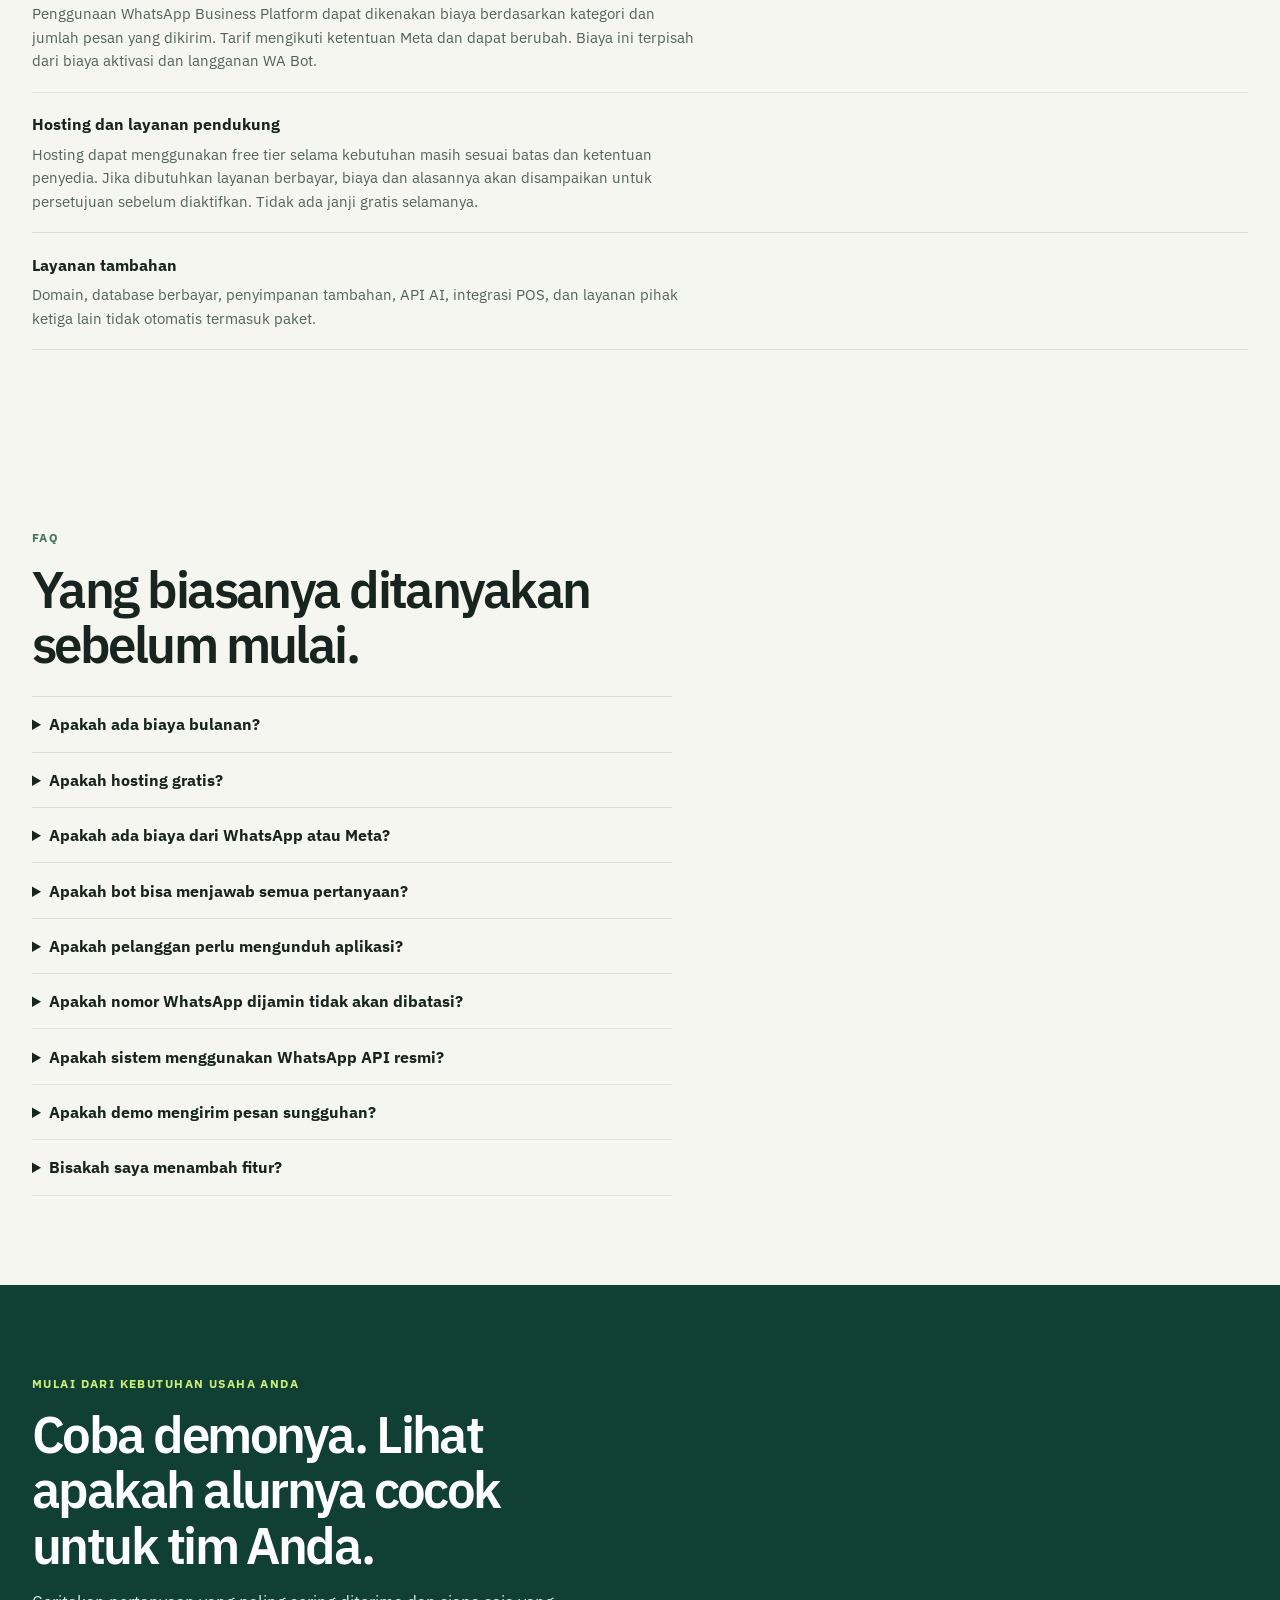
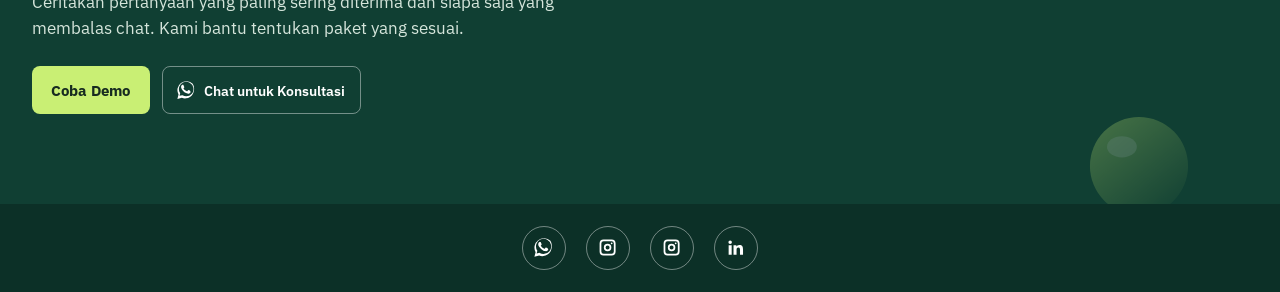
==== commit 98cc9276: "Refresh WA bot homepage design, motion, and deco assets. Co-authored-by: Cursor <cursoragent@cursor." ====
--- a/index.html
+++ b/index.html
@@ -5,10 +5,11 @@
   <meta name="viewport" content="width=device-width, initial-scale=1" />
   <meta name="description" content="Jawab otomatis pertanyaan berulang di WhatsApp. Staf mengambil alih chat dari satu Inbox kapan saja." />
   <meta name="theme-color" content="#103f33" />
+  <meta name="color-scheme" content="light" />
   <title>WA Bot | Jawab otomatis. Ambil alih kapan saja.</title>
   <link rel="preconnect" href="https://fonts.googleapis.com" />
   <link rel="preconnect" href="https://fonts.gstatic.com" crossorigin />
-  <link href="https://fonts.googleapis.com/css2?family=IBM+Plex+Sans:wght@400;500;600;700&display=swap" rel="stylesheet" />
+  <link href="https://fonts.googleapis.com/css2?family=IBM+Plex+Sans:wght@400;500;600;700&family=IBM+Plex+Mono:wght@500&display=swap" rel="stylesheet" />
   <link rel="stylesheet" href="css/styles.css" />
   <link rel="stylesheet" href="css/home.css" />
 </head>
@@ -36,8 +37,13 @@
 
   <main id="konten">
     <section class="home-hero" aria-labelledby="hero-title">
+      <div class="hero-stage" aria-hidden="true">
+        <img class="deco deco-orb deco-orb-a" src="img/deco-orb.svg" width="120" height="120" alt="" />
+        <img class="deco deco-orb deco-orb-b" src="img/deco-orb.svg" width="80" height="80" alt="" />
+        <img class="deco deco-chat" src="img/deco-chat.svg" width="280" height="220" alt="" />
+      </div>
       <div class="home-hero-inner">
-        <div class="hero-copy">
+        <div class="hero-copy" data-reveal>
           <p class="home-kicker"><span aria-hidden="true"></span> Untuk bisnis yang melayani pelanggan lewat WhatsApp</p>
           <h1 id="hero-title">Jawab otomatis untuk setiap pertanyaan berulang. <em>Ambil alih kapan saja!</em></h1>
           <p class="hero-summary">Bot menjawab dari informasi usaha, produk, harga, dan stok yang Anda kelola. Saat pelanggan perlu bantuan langsung, staf bisa melanjutkan chat dari satu Inbox.</p>
@@ -48,96 +54,115 @@
           <p class="demo-note"><span aria-hidden="true">i</span> Demo berjalan di browser. Tidak mengirim pesan ke WhatsApp dan tidak meminta data pelanggan.</p>
         </div>
 
-        <figure class="hero-product">
-          <div class="product-window">
-            <div class="product-window-bar">
-              <span class="window-dots" aria-hidden="true"><i></i><i></i><i></i></span>
-              <span>Inbox staf</span>
-              <span class="window-live"><i aria-hidden="true"></i> Preview Demo</span>
+        <figure class="hero-product" data-reveal>
+          <div class="product-scene">
+            <div class="product-window">
+              <div class="product-window-bar">
+                <span class="window-dots" aria-hidden="true"><i></i><i></i><i></i></span>
+                <span>Inbox staf</span>
+                <span class="window-live"><i aria-hidden="true"></i> Preview Demo</span>
+              </div>
+              <img
+                src="img/inbox-dashboard.svg"
+                alt="Preview Demo inbox staf: daftar percakapan dan balasan admin dalam satu layar."
+                width="1200"
+                height="720"
+                fetchpriority="high"
+              />
             </div>
-            <img
-              src="img/inbox-dashboard.svg"
-              alt="Preview Demo inbox staf: daftar percakapan dan balasan admin dalam satu layar."
-              width="1200"
-              height="720"
-              fetchpriority="high"
-            />
+            <div class="float-chip float-chip-bot" aria-hidden="true"><i></i> Bot</div>
+            <div class="float-chip float-chip-wait" aria-hidden="true"><i></i> Menunggu</div>
+            <div class="float-chip float-chip-admin" aria-hidden="true"><i></i> Admin</div>
           </div>
           <figcaption class="hero-product-caption">
             <span class="caption-mark" aria-hidden="true">↗</span>
-            <span><b>Bot menjawab.</b> Staf tetap memegang kendali.</span>
+            <span><b>Bot menjawab FAQ, produk, dan stok.</b> Staf mengambil alih dari Inbox kapan saja.</span>
           </figcaption>
         </figure>
       </div>
     </section>
 
     <section class="question-strip" aria-label="Satu Inbox untuk melayani pelanggan">
-      <div class="question-strip-inner">
-        <span>Satu Inbox untuk melayani pelanggan</span>
-        <p>FAQ otomatis</p>
-        <p>Produk &amp; stok</p>
-        <p>Segmentasi kontak</p>
-        <p>Broadcast</p>
+      <div class="question-strip-label">Satu Inbox untuk melayani pelanggan</div>
+      <div class="question-marquee" data-reveal>
+        <div class="question-track">
+          <p>Jam buka sampai jam berapa?</p>
+          <p>Harga dan stok produk ada?</p>
+          <p>Lokasi dan cara order?</p>
+          <p>Bisa bicara dengan staf?</p>
+          <p aria-hidden="true">Jam buka sampai jam berapa?</p>
+          <p aria-hidden="true">Harga dan stok produk ada?</p>
+          <p aria-hidden="true">Lokasi dan cara order?</p>
+          <p aria-hidden="true">Bisa bicara dengan staf?</p>
+        </div>
       </div>
     </section>
 
     <section class="home-section feature-section" id="fitur" aria-labelledby="feature-title">
-      <div class="section-heading">
+      <div class="section-heading" data-reveal>
         <p class="section-index">FITUR UTAMA</p>
         <h2 id="feature-title">Satu nomor WhatsApp, bot dan staf bekerja bersama.</h2>
         <p>Bot menangani pertanyaan yang sudah disiapkan. Staf tetap bisa membaca percakapan dan membalas ketika pelanggan membutuhkan bantuan lebih lanjut.</p>
       </div>
-      <ul class="feature-list">
-        <li>
+      <ul class="feature-board">
+        <li class="feature-lead" data-reveal>
+          <span class="feature-icon" aria-hidden="true">01</span>
           <h3>Balasan otomatis dari info usaha</h3>
-          <p>Siapkan FAQ, jam buka, alamat, harga, dan detail layanan. Bot memakai informasi itu untuk menjawab pertanyaan yang cocok.</p>
-        </li>
-        <li>
+          <p>Siapkan FAQ, jam buka, alamat, harga, dan detail layanan. Bot menggunakan informasi tersebut untuk menjawab pertanyaan yang sesuai.</p>
+        </li>
+        <li data-reveal>
+          <span class="feature-icon" aria-hidden="true">02</span>
           <h3>Staf bisa mengambil alih chat</h3>
-          <p>Saat perlu orang, staf membalas dari Inbox. Bot berhenti membalas pada percakapan yang sedang diambil alih.</p>
-        </li>
-        <li>
+          <p>Saat percakapan perlu ditangani manusia, staf membalas dari Inbox. Bot berhenti membalas pada percakapan yang sedang diambil alih, sesuai mekanisme sistem.</p>
+        </li>
+        <li data-reveal>
+          <span class="feature-icon" aria-hidden="true">03</span>
           <h3>Kontak dan chat lebih teratur</h3>
-          <p>Kelompokkan kontak, cari percakapan, dan pakai segmentasi untuk membedakan pelanggan serta kontak yang perlu ditinjau sebagai spam.</p>
-        </li>
-        <li>
+          <p>Kelompokkan kontak, cari percakapan, dan gunakan segmentasi untuk membedakan kelompok pelanggan serta kontak yang perlu ditinjau sebagai spam.</p>
+        </li>
+        <li data-reveal>
+          <span class="feature-icon" aria-hidden="true">04</span>
           <h3>Produk dan stok terkelola</h3>
-          <p>Perbarui produk di sistem supaya bot bisa jawab detail, harga, dan ketersediaan berdasarkan data yang tersimpan.</p>
-        </li>
-        <li>
+          <p>Perbarui informasi produk di sistem agar bot dapat menjawab pertanyaan tentang detail, harga, dan ketersediaan stok berdasarkan data yang tersimpan.</p>
+        </li>
+        <li data-reveal>
+          <span class="feature-icon" aria-hidden="true">05</span>
           <h3>Broadcast lebih terarah</h3>
-          <p>Kirim pesan ke segmen kontak yang dipilih. Tetap ikuti persetujuan penerima, template, dan ketentuan WhatsApp.</p>
+          <p>Kirim pesan ke segmen kontak yang dipilih. Pengiriman tetap harus mengikuti persetujuan penerima, template, dan ketentuan WhatsApp.</p>
         </li>
       </ul>
     </section>
 
-    <section class="home-section flow-section" id="cara-kerja" aria-labelledby="flow-title">
-      <div class="section-heading">
-        <p class="section-index">CARA KERJA</p>
-        <h2 id="flow-title">Dari pertanyaan masuk sampai ditangani staf.</h2>
-      </div>
-      <ol class="simple-flow flow-four">
-        <li>
-          <span class="flow-number">01</span>
-          <div><h3>Pelanggan mengirim pesan</h3><p>Pelanggan tetap menghubungi nomor WhatsApp bisnis Anda.</p></div>
-        </li>
-        <li>
-          <span class="flow-number">02</span>
-          <div><h3>Bot memberi jawaban</h3><p>Bot membalas pertanyaan yang cocok dengan informasi usaha yang sudah disiapkan.</p></div>
-        </li>
-        <li>
-          <span class="flow-number">03</span>
-          <div><h3>Staf mengambil alih</h3><p>Jika perlu, staf melanjutkan percakapan melalui Inbox.</p></div>
-        </li>
-        <li>
-          <span class="flow-number">04</span>
-          <div><h3>Bot aktif kembali</h3><p>Setelah staf selesai, chat dapat dikembalikan ke mode bot.</p></div>
-        </li>
-      </ol>
+    <section class="flow-band" id="cara-kerja" aria-labelledby="flow-title">
+      <div class="flow-band-inner">
+        <div class="section-heading" data-reveal>
+          <p class="section-index">CARA KERJA</p>
+          <h2 id="flow-title">Dari pertanyaan masuk sampai ditangani staf.</h2>
+        </div>
+        <ol class="flow-rail">
+          <li data-reveal>
+            <span class="flow-number">01</span>
+            <div><h3>Pelanggan mengirim pesan</h3><p>Pelanggan tetap menghubungi nomor WhatsApp bisnis Anda.</p></div>
+          </li>
+          <li data-reveal>
+            <span class="flow-number">02</span>
+            <div><h3>Bot memberi jawaban</h3><p>Bot membalas pertanyaan yang cocok dengan informasi usaha yang sudah disiapkan.</p></div>
+          </li>
+          <li data-reveal>
+            <span class="flow-number">03</span>
+            <div><h3>Staf mengambil alih</h3><p>Jika perlu, staf melanjutkan percakapan melalui Inbox.</p></div>
+          </li>
+          <li data-reveal>
+            <span class="flow-number">04</span>
+            <div><h3>Bot aktif kembali</h3><p>Setelah staf selesai, chat dapat dikembalikan ke mode bot.</p></div>
+          </li>
+        </ol>
+      </div>
     </section>
 
     <section class="fallback-section" aria-labelledby="fallback-title">
-      <div class="fallback-inner">
+      <img class="deco deco-orb deco-orb-c" src="img/deco-orb.svg" width="100" height="100" alt="" aria-hidden="true" />
+      <div class="fallback-inner" data-reveal>
         <p class="section-index">BATAS YANG JELAS</p>
         <h2 id="fallback-title">Kalau bot tidak tahu jawabannya?</h2>
         <p>Bot hanya menjawab berdasarkan informasi yang Anda siapkan. Jika pertanyaan tidak dikenali atau informasinya belum tersedia, pelanggan diarahkan untuk menunggu bantuan staf.</p>
@@ -147,7 +172,7 @@
 
     <section class="inbox-section" id="demo" aria-labelledby="demo-title">
       <div class="inbox-section-inner">
-        <div class="inbox-copy">
+        <div class="inbox-copy" data-reveal>
           <p class="section-index">DEMO</p>
           <h2 id="demo-title">Coba alur bot dan Inbox sebelum memutuskan.</h2>
           <p>Lihat contoh percakapan pelanggan, balasan bot, dan cara staf mengambil alih chat. Demo ini berjalan di browser dan tidak terhubung ke nomor WhatsApp Anda.</p>
@@ -158,89 +183,95 @@
           </ul>
           <a class="home-btn home-btn-dark demo-cta" href="demo.html">Buka Demo</a>
         </div>
-        <div class="inbox-image-wrap">
-          <img
-            src="img/inbox-dashboard.svg"
-            alt="Tampilan inbox dengan chat pelanggan, status bot dan admin, serta kolom untuk membalas."
-            width="1200"
-            height="720"
-            loading="lazy"
-          />
-          <span class="image-caption">Preview Demo · Inbox staf</span>
+        <div class="inbox-visual" data-reveal>
+          <div class="inbox-image-wrap is-tilted">
+            <img
+              src="img/inbox-dashboard.svg"
+              alt="Tampilan inbox dengan chat pelanggan, status bot dan admin, serta kolom untuk membalas."
+              width="1200"
+              height="720"
+              loading="lazy"
+            />
+            <span class="image-caption">Preview Demo · Inbox staf</span>
+          </div>
+          <img class="deco deco-chat deco-chat-demo" src="img/deco-chat.svg" width="220" height="170" alt="" aria-hidden="true" />
         </div>
       </div>
     </section>
 
     <section class="home-section price-section" id="harga" aria-labelledby="price-title">
-      <div class="section-heading price-heading">
+      <div class="section-heading price-heading" data-reveal>
         <p class="section-index">HARGA</p>
         <h2 id="price-title">Mulai dengan biaya ringan. Pilih paket bulanan sesuai kebutuhan.</h2>
         <p>Biaya aktivasi dibayar sekali. Langganan mencakup akses sistem dan layanan sesuai paket. Tagihan penggunaan WhatsApp dari Meta dibayar terpisah.</p>
       </div>
       <div class="price-cards">
-        <article>
+        <article data-reveal>
           <p>Starter</p>
           <h3>Rp99.000 <span>/bulan</span></h3>
           <p class="price-activation">Biaya aktivasi Rp299.000</p>
           <p class="price-description">Untuk usaha kecil yang ingin mulai merapikan chat pelanggan.</p>
           <ul>
             <li>1 nomor WhatsApp</li>
-            <li>Bot FAQ dan Inbox</li>
-            <li>Produk, harga, dan stok</li>
+            <li>Akses bot FAQ dan Inbox</li>
+            <li>Pengelolaan produk, harga, dan stok</li>
             <li>Segmentasi kontak dan pencarian chat</li>
             <li>Broadcast sesuai ketentuan Meta</li>
             <li>Bantuan penggunaan dasar</li>
           </ul>
           <a class="home-btn home-btn-dark" href="https://wa.me/6281233069610?text=Halo%20Rendy%2C%20saya%20ingin%20paket%20Starter%20WA%20Bot." target="_blank" rel="noopener noreferrer">Pilih Starter</a>
         </article>
-        <article class="is-featured">
-          <p>Business <span>Tim kecil</span></p>
+        <article class="is-featured" data-reveal>
+          <p>Business</p>
           <h3>Rp199.000 <span>/bulan</span></h3>
           <p class="price-activation">Biaya aktivasi Rp499.000</p>
           <p class="price-description">Untuk usaha dengan beberapa staf dan aktivitas pelanggan lebih tinggi.</p>
           <ul>
             <li>Semua fitur Starter</li>
             <li>Kapasitas penggunaan lebih besar</li>
-            <li>Beberapa akun staf</li>
-            <li>Segmentasi dan broadcast untuk tim</li>
+            <li>Pengelolaan beberapa akun staf</li>
+            <li>Segmentasi dan broadcast untuk kebutuhan tim</li>
             <li>Prioritas bantuan pada hari kerja</li>
           </ul>
           <a class="home-btn home-btn-lime" href="https://wa.me/6281233069610?text=Halo%20Rendy%2C%20saya%20ingin%20paket%20Business%20WA%20Bot." target="_blank" rel="noopener noreferrer">Pilih Business</a>
         </article>
-        <article>
+        <article data-reveal>
           <p>Custom</p>
-          <h3>Konsultasikan <span>kebutuhan</span></h3>
-          <p class="price-activation">Multi-nomor, integrasi, atau alur khusus</p>
-          <p class="price-description">Ruang lingkup, waktu, dan harga final disepakati dulu sebelum pekerjaan dimulai.</p>
+          <h3>Konsultasikan kebutuhan</h3>
+          <p class="price-description">Untuk kebutuhan multi-nomor, integrasi eksternal, atau alur kerja khusus.</p>
           <ul>
             <li>Kebutuhan di luar paket standar</li>
-            <li>Estimasi tertulis sebelum mulai</li>
+            <li>Estimasi waktu dan biaya disepakati sebelum mulai</li>
           </ul>
           <a class="home-btn home-btn-dark" href="https://wa.me/6281233069610?text=Halo%20Rendy%2C%20saya%20ingin%20konsultasi%20Custom%20WA%20Bot." target="_blank" rel="noopener noreferrer">Konsultasikan Kebutuhan</a>
         </article>
       </div>
-      <p class="extra-costs">
-        <span>Biaya aktivasi sekali. Langganan bulanan.</span>
+      <p class="extra-costs" data-reveal>
+        <span>Biaya aktivasi dibayar satu kali. Langganan dibayar bulanan.</span>
         <span>Biaya pesan Meta, domain, dan layanan pihak ketiga tidak termasuk.</span>
         <span>Fitur atau integrasi di luar paket dihitung terpisah.</span>
       </p>
+      <div class="support-note" aria-labelledby="support-title" data-reveal>
+        <h3 id="support-title">Ada bantuan saat Anda membutuhkan.</h3>
+        <p>Setiap paket mencakup bantuan penggunaan sesuai batas paket. Penanganan gangguan, perubahan konfigurasi, dan pekerjaan tambahan memiliki cakupan yang dijelaskan sejak awal.</p>
+      </div>
     </section>
 
     <section class="home-section costs-section" id="biaya-luar" aria-labelledby="costs-title">
-      <div class="section-heading">
+      <div class="section-heading" data-reveal>
         <p class="section-index">BIAYA EKSTERNAL</p>
         <h2 id="costs-title">Biaya apa saja di luar langganan?</h2>
       </div>
       <ul class="costs-list">
-        <li>
+        <li data-reveal>
           <h3>WhatsApp / Meta</h3>
-          <p>WhatsApp Business Platform bisa dikenakan biaya berdasarkan kategori dan jumlah pesan. Tarif mengikuti Meta dan bisa berubah. Terpisah dari aktivasi dan langganan WA Bot.</p>
-        </li>
-        <li>
+          <p>Penggunaan WhatsApp Business Platform dapat dikenakan biaya berdasarkan kategori dan jumlah pesan yang dikirim. Tarif mengikuti ketentuan Meta dan dapat berubah. Biaya ini terpisah dari biaya aktivasi dan langganan WA Bot.</p>
+        </li>
+        <li data-reveal>
           <h3>Hosting dan layanan pendukung</h3>
-          <p>Hosting bisa memakai free tier selama masih sesuai batas penyedia. Kalau perlu layanan berbayar, biayanya dijelaskan dulu untuk persetujuan. Tidak ada janji gratis selamanya.</p>
-        </li>
-        <li>
+          <p>Hosting dapat menggunakan free tier selama kebutuhan masih sesuai batas dan ketentuan penyedia. Jika dibutuhkan layanan berbayar, biaya dan alasannya akan disampaikan untuk persetujuan sebelum diaktifkan. Tidak ada janji gratis selamanya.</p>
+        </li>
+        <li data-reveal>
           <h3>Layanan tambahan</h3>
           <p>Domain, database berbayar, penyimpanan tambahan, API AI, integrasi POS, dan layanan pihak ketiga lain tidak otomatis termasuk paket.</p>
         </li>
@@ -248,11 +279,11 @@
     </section>
 
     <section class="home-section faq-section" id="faq" aria-labelledby="faq-title">
-      <div class="section-heading">
+      <div class="section-heading" data-reveal>
         <p class="section-index">FAQ</p>
         <h2 id="faq-title">Yang biasanya ditanyakan sebelum mulai.</h2>
       </div>
-      <div class="faq-list">
+      <div class="faq-list" data-reveal>
         <details>
           <summary>Apakah ada biaya bulanan?</summary>
           <p>Ya. Ada biaya langganan sesuai paket, selain biaya aktivasi satu kali. Biaya penggunaan WhatsApp dari Meta dihitung terpisah.</p>
@@ -263,29 +294,38 @@
         </details>
         <details>
           <summary>Apakah ada biaya dari WhatsApp atau Meta?</summary>
-          <p>Bisa ada. Biaya WhatsApp Business Platform mengikuti kategori pesan, negara penerima, dan pemakaian. Biaya tersebut tidak termasuk aktivasi maupun langganan WA Bot.</p>
+          <p>Bisa ada. Biaya WhatsApp Business Platform mengikuti kategori pesan, negara penerima, dan pemakaian. Biaya tersebut tidak termasuk biaya aktivasi maupun langganan WA Bot.</p>
         </details>
         <details>
           <summary>Apakah bot bisa menjawab semua pertanyaan?</summary>
-          <p>Tidak. Bot menjawab berdasarkan FAQ dan informasi yang Anda siapkan. Pertanyaan di luar itu perlu ditangani staf.</p>
-        </details>
-        <details>
-          <summary>Apakah sistem memakai WhatsApp API resmi?</summary>
+          <p>Tidak. Bot menjawab berdasarkan FAQ dan informasi yang Anda siapkan. Pertanyaan di luar informasi tersebut perlu ditangani staf.</p>
+        </details>
+        <details>
+          <summary>Apakah pelanggan perlu mengunduh aplikasi?</summary>
+          <p>Tidak perlu aplikasi tambahan. Pelanggan menghubungi nomor WhatsApp bisnis yang digunakan pada implementasi.</p>
+        </details>
+        <details>
+          <summary>Apakah nomor WhatsApp dijamin tidak akan dibatasi?</summary>
+          <p>Tidak. Integrasi resmi bukan jaminan bebas pembatasan. Pengiriman pesan harus mematuhi kebijakan WhatsApp, termasuk persetujuan penerima dan ketentuan template untuk pesan tertentu.</p>
+        </details>
+        <details>
+          <summary>Apakah sistem menggunakan WhatsApp API resmi?</summary>
           <p>Ya. Sistem menggunakan WhatsApp Business Platform dari Meta melalui integrasi resmi. Penggunaan tetap mengikuti kebijakan WhatsApp dan biaya pesan Meta yang berlaku.</p>
-        </details>
-        <details>
-          <summary>Apakah nomor WhatsApp dijamin tidak dibatasi?</summary>
-          <p>Tidak. Integrasi resmi bukan jaminan bebas pembatasan. Pengiriman pesan harus mematuhi kebijakan WhatsApp, termasuk persetujuan penerima dan ketentuan template.</p>
         </details>
         <details>
           <summary>Apakah demo mengirim pesan sungguhan?</summary>
           <p>Tidak. Demo hanya simulasi browser untuk memperlihatkan alur pelanggan dan Inbox staf.</p>
         </details>
+        <details>
+          <summary>Bisakah saya menambah fitur?</summary>
+          <p>Bisa dievaluasi. Kebutuhan, estimasi waktu, dan biaya akan disepakati sebelum pekerjaan dimulai.</p>
+        </details>
       </div>
     </section>
 
     <section class="contact-section" aria-labelledby="contact-title">
-      <div class="contact-inner">
+      <img class="deco deco-orb deco-orb-d" src="img/deco-orb.svg" width="140" height="140" alt="" aria-hidden="true" />
+      <div class="contact-inner" data-reveal>
         <p class="section-index">MULAI DARI KEBUTUHAN USAHA ANDA</p>
         <h2 id="contact-title">Coba demonya. Lihat apakah alurnya cocok untuk tim Anda.</h2>
         <p class="contact-lede">Ceritakan pertanyaan yang paling sering diterima dan siapa saja yang membalas chat. Kami bantu tentukan paket yang sesuai.</p>
@@ -314,5 +354,6 @@
       <svg viewBox="0 0 24 24" aria-hidden="true"><path d="M5.2 3A2.2 2.2 0 1 1 5.2 7.4 2.2 2.2 0 0 1 5.2 3ZM3.3 9h3.8v12H3.3V9Zm6.1 0H13v1.6h.1c.5-.9 1.7-1.9 3.6-1.9 3.9 0 4.6 2.5 4.6 5.7V21h-3.8v-5.8c0-1.4 0-3.3-2-3.3s-2.3 1.5-2.3 3.2V21H9.4V9Z"/></svg>
     </a>
   </footer>
+  <script src="js/motion.js" defer></script>
 </body>
 </html>
--- a/css/styles.css
+++ b/css/styles.css
@@ -1,26 +1,29 @@
 :root {
-  --ink: #111b21;
-  --paper: #f0f2f5;
+  /* Brand tokens — selaras DESIGN.md / home.css (Minimalism) */
+  --ink: #17241f;
+  --paper: #f5f6ef;
   --panel: #ffffff;
-  --line: #d1d7db;
-  --muted: #667781;
-  --brand: #075e54;
-  --brand2: #128c7e;
-  --brand-deep: #054c44;
-  --accent: #c47a00;
+  --line: #d9e0d9;
+  --muted: #52635b;
+  --brand: #103f33;
+  --brand2: #41835d;
+  --brand-deep: #0c3027;
+  --accent: #e3a940;
   --user-head: #0f766e;
   --bot-head: #0e7490;
   --admin-head: #475569;
   --chat-bg: #eae6df;
   --mine: #d9fdd3;
-  --wait: #c47a00;
+  --wait: #bd780f;
   --sans: "IBM Plex Sans", system-ui, sans-serif;
   --mono: "IBM Plex Mono", ui-monospace, monospace;
   --max: 72rem;
-  --radius: 8px;
-  --focus: 2px solid var(--accent);
+  --radius: 6px;
+  --focus: 3px solid var(--accent);
   --pad-x: clamp(1.25rem, 4vw, 2rem);
   --pad-y: clamp(2.75rem, 5vw, 3.75rem);
+  --duration: 180ms;
+  --shadow: none;
 }
 
 *,
@@ -185,17 +188,7 @@
   display: block;
 }
 
-.theme-toggle .icon-sun {
-  display: none;
-}
-
-html[data-theme="dark"] .theme-toggle .icon-moon {
-  display: none;
-}
-
-html[data-theme="dark"] .theme-toggle .icon-sun {
-  display: block;
-}
+
 
 /* Homepage */
 .hero {
@@ -643,31 +636,38 @@
   background: var(--panel);
 }
 
-/* Demo chrome gelap; jendela chat tetap warna produk. */
+/* Demo chrome = homepage; jendela chat tetap warna produk. */
 .page-demo {
-  --demo-ink: #e8eee9;
-  --demo-muted: #a7b5ad;
+  --demo-ink: #17241f;
+  --demo-muted: #52635b;
+  --demo-paper: #f5f6ef;
   --demo-green: #103f33;
+  --demo-green-hover: #205849;
+  --demo-green-mid: #41835d;
   --demo-lime: #c9ef74;
-  --demo-line: #2a3a33;
+  --demo-line: #d9e0d9;
+  --demo-header-bg: color-mix(in srgb, var(--demo-paper) 96%, transparent);
+  --demo-radius: 6px;
+  --demo-duration: 180ms;
   height: 100vh;
   height: 100dvh;
   overflow: hidden;
   display: flex;
   flex-direction: column;
-  background: #0f1a16;
+  background: var(--demo-paper);
   color: var(--demo-ink);
 }
+
 
 .page-demo .demo-chrome {
   flex-shrink: 0;
-  background: #103f33;
-  border-bottom: 1px solid #1a4d40;
+  background: var(--demo-header-bg);
+  border-bottom: 1px solid var(--demo-line);
 }
 
 .page-demo .demo-chrome-inner {
   width: min(100% - 2rem, 76rem);
-  min-height: 3.5rem;
+  min-height: 3.75rem;
   margin: 0 auto;
   display: flex;
   align-items: center;
@@ -676,14 +676,14 @@
 }
 
 .page-demo .demo-logo {
-  color: #fff;
+  color: var(--demo-green);
   font-size: 1.05rem;
   font-weight: 700;
   letter-spacing: -0.03em;
 }
 
 .page-demo .demo-logo b {
-  color: var(--demo-lime);
+  color: var(--demo-green-mid);
 }
 
 .page-demo .demo-nav {
@@ -693,29 +693,37 @@
 }
 
 .page-demo .demo-nav a {
-  color: #c9d8d0;
+  color: var(--demo-muted);
   font-size: 0.9rem;
   font-weight: 600;
 }
 
 .page-demo .demo-nav a:hover {
-  color: #fff;
+  color: var(--demo-ink);
+  text-decoration: underline;
+  text-underline-offset: 0.25em;
 }
 
 .page-demo .demo-reset {
   min-height: 2.35rem;
   padding: 0.4rem 0.85rem;
-  border: 1px solid rgba(201, 239, 116, 0.45);
-  border-radius: 0.45rem;
-  background: transparent;
-  color: var(--demo-lime);
+  border: 1px solid transparent;
+  border-radius: var(--demo-radius);
+  background: var(--demo-green);
+  color: #fff;
   font-size: 0.85rem;
   font-weight: 700;
   cursor: pointer;
+  transition: background-color var(--demo-duration) ease;
 }
 
 .page-demo .demo-reset:hover {
-  background: rgba(201, 239, 116, 0.12);
+  background: var(--demo-green-hover);
+}
+
+.page-demo .demo-reset:focus-visible {
+  outline: var(--focus);
+  outline-offset: 2px;
 }
 
 .page-demo .visually-hidden {
@@ -735,37 +743,63 @@
   gap: 0.45rem;
   flex-shrink: 0;
   padding: 0.55rem clamp(1rem, 3vw, 1.5rem);
-  background: #15241f;
+  background: var(--panel);
   border-bottom: 1px solid var(--demo-line);
 }
+
 
 .view-switch .tab {
   flex: 1;
   min-height: 2.45rem;
-  border: 1px solid #2f463d;
-  background: #1a2e27;
-  color: #b7c7be;
+  border: 1.5px solid var(--demo-line);
+  background: var(--demo-paper);
+  color: var(--demo-muted);
   border-radius: 0.45rem;
   cursor: pointer;
   font-weight: 700;
 }
 
 .view-switch .tab.is-active {
-  background: #1f4a3c;
-  border-color: #3d7a64;
+  background: var(--demo-green);
+  border-color: var(--demo-green);
   color: #fff;
 }
 
 .view-switch .tab:hover:not(.is-active) {
-  border-color: #456656;
-  color: #fff;
+  border-color: #a8bdb1;
+  color: var(--demo-ink);
 }
 
 .demo-app {
+  /* Jendela chat produk: selalu light, tidak ikut chrome dark mode */
+  --ink: #111b21;
+  --paper: #f0f2f5;
+  --panel: #ffffff;
+  --line: #d1d7db;
+  --muted: #667781;
+  --brand: #075e54;
+  --brand2: #128c7e;
+  --brand-deep: #054c44;
   flex: 1;
   min-height: 0;
   display: flex;
   flex-direction: column;
+  color: var(--ink);
+  background: var(--panel);
+}
+
+.demo-app input,
+.demo-app button:not(.btn-ghost-light):not(.btn-back-list):not(.chip),
+.demo-app .item,
+.demo-app .preview,
+.demo-app .empty {
+  color: var(--ink);
+}
+
+.demo-app .list-search input,
+.demo-app .composer input {
+  color: var(--ink);
+  background: var(--panel);
 }
 
 .user-pane,
@@ -1452,32 +1486,6 @@
   color: var(--muted);
 }
 
-html[data-theme="dark"] {
-  --ink: #e9edef;
-  --paper: #0b141a;
-  --panel: #111b21;
-  --line: #2a3942;
-  --muted: #aebac1;
-  --brand-deep: #7dcea0;
-}
-
-html[data-theme="dark"] .btn-ghost {
-  border-color: #aebac1;
-  color: #e9edef;
-}
-
-html[data-theme="dark"] .btn-ghost:hover:not(:disabled) {
-  background: #e9edef;
-  color: #111b21;
-}
-
-html[data-theme="dark"] .price-num {
-  color: #7dcea0;
-}
-
-html[data-theme="dark"] .flow li {
-  background: #111b21;
-}
 
 @media (max-width: 720px) {
   .page-demo .demo-chrome-inner {
--- a/css/home.css
+++ b/css/home.css
@@ -1,18 +1,59 @@
+/* Homepage tokens — Minimalism / Swiss, brand hijau paper (DESIGN.md) */
 .page-home {
   --home-ink: #17241f;
+  --home-ink-soft: #31483b;
   --home-muted: #52635b;
   --home-paper: #f5f6ef;
-  --home-white: #fff;
+  --home-surface: #e8eee8;
+  --home-surface-2: #e7eee7;
+  --home-white: #ffffff;
   --home-green: #103f33;
+  --home-green-hover: #205849;
+  --home-green-mid: #41835d;
+  --home-green-label: #42785e;
+  --home-green-flow: #58836b;
   --home-green-light: #dcebe3;
+  --home-green-tint: #e6eee6;
   --home-lime: #c9ef74;
+  --home-lime-hover: #dcf69f;
+  --home-lime-ink: #172b20;
   --home-border: #d9e0d9;
+  --home-border-strong: #d5dfd6;
+  --home-border-chip: #ccd9ce;
+  --home-on-green: #ffffff;
+  --home-on-green-muted: #d5e5db;
+  --home-on-green-soft: #bed0c5;
+  --home-on-green-line: #8eaa9b;
+  --home-focus: #e3a940;
+  --home-footer: #0c3027;
+  --home-status-bot: #267c88;
+  --home-status-wait: #bd780f;
+  --home-status-admin: #53665e;
+  --home-live: #8caa58;
+  --home-dot: #c7d0c9;
+  --home-window-muted: #687970;
+  --home-window-bg: #f4f4f0;
+  --home-header-bg: color-mix(in srgb, var(--home-paper) 96%, transparent);
+  --home-scrim: rgba(0, 20, 13, 0.08);
+  --home-on-green-border: color-mix(in srgb, var(--home-on-green) 42%, transparent);
+  --home-on-green-fill: color-mix(in srgb, var(--home-on-green) 10%, transparent);
+  --home-max: 76rem;
+  --home-pad-x: 1.5rem;
+  --home-header-h: 4.5rem;
+  --home-radius: 0.25rem;
+  --home-radius-md: 0.375rem;
+  --home-radius-lg: 0.5rem;
+  --home-shadow: none;
+  --home-shadow-lift: 0 0.5rem 1.25rem var(--home-scrim);
+  --home-duration: 180ms;
+  --home-ease: ease;
   min-width: 320px;
   background: var(--home-paper);
   color: var(--home-ink);
   font-size: 1rem;
 }
 
+
 .page-home section[id] {
   scroll-margin-top: 5.5rem;
 }
@@ -21,13 +62,13 @@
   position: sticky;
   z-index: 20;
   top: 0;
-  background: rgba(245, 246, 239, 0.96);
+  background: var(--home-header-bg);
   border-bottom: 1px solid var(--home-border);
 }
 
 .home-header-inner {
-  width: min(100% - 3rem, 76rem);
-  min-height: 4.5rem;
+  width: min(100% - 3rem, var(--home-max));
+  min-height: var(--home-header-h);
   margin: 0 auto;
   display: flex;
   align-items: center;
@@ -52,7 +93,7 @@
 }
 
 .home-logo b {
-  color: #41835d;
+  color: var(--home-green-mid);
 }
 
 .home-nav {
@@ -81,16 +122,21 @@
   justify-content: center;
   gap: 0.6rem;
   border: 1px solid transparent;
-  border-radius: 0.5rem;
+  border-radius: var(--home-radius-lg);
   font-size: 0.95rem;
   font-weight: 700;
   line-height: 1.2;
-  transition: background-color 140ms ease, color 140ms ease, border-color 140ms ease;
+  cursor: pointer;
+  transition:
+    background-color var(--home-duration) var(--home-ease),
+    color var(--home-duration) var(--home-ease),
+    border-color var(--home-duration) var(--home-ease);
 }
 
 .home-btn:focus-visible,
-.home-footer a:focus-visible {
-  outline: 3px solid #e3a940;
+.home-footer a:focus-visible,
+.contact-wa:focus-visible {
+  outline: 3px solid var(--home-focus);
   outline-offset: 3px;
 }
 
@@ -102,30 +148,31 @@
 
 .home-btn-dark {
   background: var(--home-green);
-  color: #fff;
+  color: var(--home-on-green);
 }
 
 .home-btn-dark:hover {
-  background: #205849;
+  background: var(--home-green-hover);
 }
 
 .home-btn-lime {
   background: var(--home-lime);
-  color: #172b20;
+  color: var(--home-lime-ink);
 }
 
 .home-btn-lime:hover {
-  background: #dcf69f;
-}
+  background: var(--home-lime-hover);
+}
+
 
 .home-hero {
   overflow: hidden;
   background: var(--home-green);
-  color: #fff;
+  color: var(--home-on-green);
 }
 
 .home-hero-inner {
-  width: min(100% - 3rem, 76rem);
+  width: min(100% - 3rem, var(--home-max));
   min-height: 39rem;
   margin: 0 auto;
   padding: clamp(4rem, 8vw, 7.25rem) 0;
@@ -144,7 +191,7 @@
   display: flex;
   align-items: center;
   gap: 0.6rem;
-  color: #d5e5db;
+  color: var(--home-on-green-muted);
   font-size: 0.87rem;
   font-weight: 600;
 }
@@ -174,7 +221,7 @@
 .hero-summary {
   max-width: 31rem;
   margin: 1.5rem 0 0;
-  color: #d5e5db;
+  color: var(--home-on-green-muted);
   font-size: clamp(1.05rem, 1.4vw, 1.2rem);
   line-height: 1.6;
 }
@@ -188,7 +235,7 @@
 }
 
 .hero-text-link {
-  color: #fff;
+  color: var(--home-on-green);
   font-size: 0.95rem;
   font-weight: 600;
 }
@@ -198,14 +245,14 @@
   display: flex;
   align-items: center;
   gap: 0.5rem;
-  color: #bed0c5;
+  color: var(--home-on-green-soft);
   font-size: 0.78rem;
 }
 
 .demo-note span {
   width: 1rem;
   height: 1rem;
-  border: 1px solid #8eaa9b;
+  border: 1px solid var(--home-on-green-line);
   border-radius: 50%;
   display: inline-flex;
   align-items: center;
@@ -217,15 +264,14 @@
 .hero-product {
   min-width: 0;
   margin: 0;
-  transform: rotate(1deg);
 }
 
 .product-window {
   overflow: hidden;
-  border: 1px solid rgba(255, 255, 255, 0.42);
-  border-radius: 0.85rem;
-  background: #f4f4f0;
-  box-shadow: 0 1.5rem 4rem rgba(0, 20, 13, 0.25);
+  border: 1px solid var(--home-on-green-border);
+  border-radius: var(--home-radius-lg);
+  background: var(--home-window-bg);
+  box-shadow: var(--home-shadow);
 }
 
 .product-window-bar {
@@ -235,10 +281,11 @@
   align-items: center;
   justify-content: space-between;
   gap: 0.8rem;
-  background: #fff;
+  background: var(--home-white);
   color: var(--home-ink);
   font-size: 0.78rem;
   font-weight: 700;
+  border-bottom: 1px solid var(--home-border);
 }
 
 .window-dots {
@@ -250,14 +297,14 @@
   width: 0.48rem;
   height: 0.48rem;
   border-radius: 50%;
-  background: #c7d0c9;
+  background: var(--home-dot);
 }
 
 .window-live {
   display: inline-flex;
   align-items: center;
   gap: 0.35rem;
-  color: #687970;
+  color: var(--home-window-muted);
   font-size: 0.72rem;
 }
 
@@ -265,7 +312,7 @@
   width: 0.42rem;
   height: 0.42rem;
   border-radius: 50%;
-  background: #8caa58;
+  background: var(--home-live);
 }
 
 .product-window img {
@@ -283,11 +330,12 @@
   display: flex;
   align-items: center;
   gap: 0.65rem;
-  border-radius: 0.6rem;
-  background: #fff;
+  border: 1px solid var(--home-border);
+  border-radius: var(--home-radius-md);
+  background: var(--home-white);
   color: var(--home-ink);
   font-size: 0.84rem;
-  box-shadow: 0 0.5rem 1.5rem rgba(0, 20, 13, 0.12);
+  box-shadow: var(--home-shadow-lift);
 }
 
 .caption-mark {
@@ -304,12 +352,12 @@
 }
 
 .question-strip {
-  background: #e7eee7;
-  border-bottom: 1px solid #d5dfd6;
+  background: var(--home-surface-2);
+  border-bottom: 1px solid var(--home-border-strong);
 }
 
 .question-strip-inner {
-  width: min(100% - 3rem, 76rem);
+  width: min(100% - 3rem, var(--home-max));
   min-height: 5rem;
   margin: 0 auto;
   display: flex;
@@ -332,7 +380,7 @@
 }
 
 .home-section {
-  width: min(100% - 3rem, 76rem);
+  width: min(100% - 3rem, var(--home-max));
   margin: 0 auto;
   padding: clamp(4rem, 7vw, 6.5rem) 0;
 }
@@ -343,7 +391,7 @@
 
 .section-index {
   margin: 0 0 0.9rem;
-  color: #42785e;
+  color: var(--home-green-label);
   font-size: 0.74rem;
   font-weight: 700;
   letter-spacing: 0.12em;
@@ -428,7 +476,7 @@
 }
 
 .flow-number {
-  color: #58836b;
+  color: var(--home-green-flow);
   font-family: var(--mono);
   font-size: 0.78rem;
   font-weight: 500;
@@ -448,11 +496,11 @@
 }
 
 .inbox-section {
-  background: #e8eee8;
+  background: var(--home-surface);
 }
 
 .inbox-section-inner {
-  width: min(100% - 3rem, 76rem);
+  width: min(100% - 3rem, var(--home-max));
   margin: 0 auto;
   padding: clamp(3.5rem, 6vw, 5.5rem) 0;
   display: grid;
@@ -480,10 +528,10 @@
   display: inline-flex;
   align-items: center;
   gap: 0.4rem;
-  border: 1px solid #d1dbd2;
-  border-radius: 0.35rem;
-  background: rgba(255, 255, 255, 0.65);
-  color: #31483b;
+  border: 1px solid var(--home-border);
+  border-radius: var(--home-radius);
+  background: color-mix(in srgb, var(--home-white) 65%, transparent);
+  color: var(--home-ink-soft);
   font-size: 0.76rem;
   font-weight: 600;
 }
@@ -495,31 +543,32 @@
 }
 
 .status-bot {
-  background: #267c88;
+  background: var(--home-status-bot);
 }
 
 .status-wait {
-  background: #bd780f;
+  background: var(--home-status-wait);
 }
 
 .status-admin {
-  background: #53665e;
+  background: var(--home-status-admin);
 }
 
 .inbox-image-wrap {
   min-width: 0;
   padding: 0.45rem;
   position: relative;
-  border: 1px solid #d2dbd3;
-  border-radius: 0.8rem;
-  background: #fff;
+  border: 1px solid var(--home-border);
+  border-radius: var(--home-radius-lg);
+  background: var(--home-white);
+  box-shadow: var(--home-shadow);
 }
 
 .inbox-image-wrap img {
   display: block;
   width: 100%;
   height: auto;
-  border-radius: 0.45rem;
+  border-radius: var(--home-radius);
 }
 
 .image-caption {
@@ -530,11 +579,11 @@
 }
 
 .fallback-section {
-  background: #e8eee8;
+  background: var(--home-surface);
 }
 
 .fallback-inner {
-  width: min(100% - 3rem, 76rem);
+  width: min(100% - 3rem, var(--home-max));
   margin: 0 auto;
   padding: clamp(3.5rem, 6vw, 5rem) 0;
   max-width: 40rem;
@@ -578,11 +627,12 @@
 .price-cards article {
   padding: 1.4rem 1.25rem 1.5rem;
   border: 1px solid var(--home-border);
-  border-radius: 0.75rem;
-  background: #fff;
+  border-radius: var(--home-radius-lg);
+  background: var(--home-white);
   display: flex;
   flex-direction: column;
   gap: 0.55rem;
+  box-shadow: var(--home-shadow);
 }
 
 .price-cards article.is-featured {
@@ -602,9 +652,9 @@
 
 .price-cards article > p:first-child span {
   padding: 0.2rem 0.45rem;
-  border-radius: 0.25rem;
-  background: #e6eee6;
-  color: #3b6a51;
+  border-radius: var(--home-radius);
+  background: var(--home-green-tint);
+  color: var(--home-green-mid);
   font-size: 0.7rem;
 }
 
@@ -681,7 +731,7 @@
 .contact-lede {
   max-width: 34rem;
   margin: 1rem 0 0;
-  color: #d5e5db;
+  color: var(--home-on-green-muted);
   font-size: 1.05rem;
   line-height: 1.55;
 }
@@ -731,9 +781,9 @@
 .price-overview article > p:first-child span,
 .price-grid article > p:first-child span {
   padding: 0.2rem 0.45rem;
-  border-radius: 0.25rem;
-  background: #e6eee6;
-  color: #3b6a51;
+  border-radius: var(--home-radius);
+  background: var(--home-green-tint);
+  color: var(--home-green-mid);
   font-size: 0.7rem;
 }
 
@@ -771,10 +821,31 @@
   font-size: 0.82rem;
 }
 
+.support-note {
+  margin-top: 2.5rem;
+  padding-top: 1.75rem;
+  max-width: 40rem;
+  border-top: 1px solid var(--home-border);
+}
+
+.support-note h3 {
+  margin: 0;
+  font-size: 1.25rem;
+  font-weight: 700;
+  letter-spacing: -0.03em;
+}
+
+.support-note p {
+  margin: 0.65rem 0 0;
+  color: var(--home-muted);
+  font-size: 0.98rem;
+  line-height: 1.55;
+}
+
 .extra-costs span::before {
   content: "·";
   margin-right: 0.45rem;
-  color: #44805d;
+  color: var(--home-green-mid);
   font-weight: 700;
 }
 
@@ -802,11 +873,11 @@
 
 .contact-section {
   background: var(--home-green);
-  color: #fff;
+  color: var(--home-on-green);
 }
 
 .contact-inner {
-  width: min(100% - 3rem, 76rem);
+  width: min(100% - 3rem, var(--home-max));
   margin: 0 auto;
   padding: clamp(3.75rem, 7vw, 6rem) 0;
 }
@@ -832,15 +903,15 @@
   display: inline-flex;
   align-items: center;
   gap: 0.55rem;
-  border: 1px solid rgba(255, 255, 255, 0.45);
-  border-radius: 0.5rem;
-  color: #fff;
+  border: 1px solid var(--home-on-green-border);
+  border-radius: var(--home-radius-lg);
+  color: var(--home-on-green);
   font-size: 0.9rem;
   font-weight: 600;
 }
 
 .contact-wa:hover {
-  background: rgba(255, 255, 255, 0.1);
+  background: var(--home-on-green-fill);
 }
 
 .contact-wa svg {
@@ -856,7 +927,7 @@
   align-items: center;
   justify-content: center;
   gap: 1.25rem;
-  background: #0c3027;
+  background: var(--home-footer);
 }
 
 .home-footer a {
@@ -865,13 +936,13 @@
   display: inline-flex;
   align-items: center;
   justify-content: center;
-  border: 1px solid rgba(255, 255, 255, 0.35);
+  border: 1px solid var(--home-on-green-border);
   border-radius: 50%;
-  color: #fff;
+  color: var(--home-on-green);
 }
 
 .home-footer a:hover {
-  background: rgba(255, 255, 255, 0.12);
+  background: var(--home-on-green-fill);
 }
 
 .home-footer svg {
@@ -941,7 +1012,7 @@
   .inbox-section-inner,
   .contact-inner,
   .fallback-inner {
-    width: min(100% - 2rem, 76rem);
+    width: min(100% - 2rem, var(--home-max));
   }
 
   .simple-flow.flow-four {
@@ -1032,8 +1103,8 @@
 
   .question-strip-inner p {
     padding: 0.3rem 0.5rem;
-    border: 1px solid #ccd9ce;
-    border-radius: 0.25rem;
+    border: 1px solid var(--home-border-chip);
+    border-radius: var(--home-radius);
     font-size: 0.76rem;
   }
 
@@ -1118,7 +1189,455 @@
 }
 
 @media (prefers-reduced-motion: reduce) {
-  .home-btn {
+  .home-btn,
+  .contact-wa {
     transition: none;
   }
 }
+
+/* —— Redesign eye-catch 2026-11-18 (light only) —— */
+.page-home {
+  overflow-x: clip;
+}
+
+.home-hero {
+  position: relative;
+  isolation: isolate;
+}
+
+.hero-stage {
+  position: absolute;
+  inset: 0;
+  pointer-events: none;
+  z-index: 0;
+  overflow: hidden;
+}
+
+.home-hero-inner {
+  position: relative;
+  z-index: 1;
+}
+
+.deco {
+  position: absolute;
+  display: block;
+  user-select: none;
+}
+
+.deco-orb-a {
+  top: 12%;
+  right: 6%;
+  width: 7.5rem;
+  opacity: 0.45;
+  animation: float-y 7s ease-in-out infinite;
+}
+
+.deco-orb-b {
+  bottom: 18%;
+  left: 4%;
+  width: 4.5rem;
+  opacity: 0.35;
+  animation: float-y 5.5s ease-in-out infinite reverse;
+}
+
+.deco-chat {
+  top: 58%;
+  left: 8%;
+  width: min(16rem, 42vw);
+  opacity: 0.55;
+  transform: rotate(-8deg);
+  animation: float-tilt 8s ease-in-out infinite;
+}
+
+.deco-orb-c {
+  top: 1.5rem;
+  right: 8%;
+  width: 5.5rem;
+  opacity: 0.4;
+}
+
+.deco-orb-d {
+  bottom: -2rem;
+  right: 6%;
+  width: 8rem;
+  opacity: 0.35;
+}
+
+.deco-chat-demo {
+  position: absolute;
+  right: -1rem;
+  bottom: -1.5rem;
+  width: 11rem;
+  opacity: 0.85;
+  transform: rotate(6deg);
+  animation: float-tilt 6s ease-in-out infinite reverse;
+}
+
+.product-scene {
+  position: relative;
+  perspective: 1200px;
+}
+
+.product-window {
+  transform: rotateY(-8deg) rotateX(4deg) translateZ(0);
+  transform-style: preserve-3d;
+  box-shadow:
+    0 1.25rem 2.5rem rgba(0, 20, 13, 0.22),
+    0 0 0 1px rgba(255, 255, 255, 0.2);
+  transition: transform 320ms ease;
+}
+
+.product-scene:hover .product-window {
+  transform: rotateY(-3deg) rotateX(2deg) translateZ(8px);
+}
+
+.float-chip {
+  position: absolute;
+  z-index: 2;
+  display: inline-flex;
+  align-items: center;
+  gap: 0.35rem;
+  min-height: 2rem;
+  padding: 0.35rem 0.7rem;
+  border-radius: 999px;
+  background: var(--home-white);
+  color: var(--home-ink);
+  font-size: 0.75rem;
+  font-weight: 700;
+  border: 1px solid var(--home-border);
+  box-shadow: 0 0.4rem 1rem rgba(0, 20, 13, 0.12);
+  animation: float-y 4.5s ease-in-out infinite;
+}
+
+.float-chip i {
+  width: 0.5rem;
+  height: 0.5rem;
+  border-radius: 50%;
+}
+
+.float-chip-bot {
+  top: 18%;
+  left: -0.75rem;
+}
+
+.float-chip-bot i { background: var(--home-status-bot); }
+
+.float-chip-wait {
+  top: 42%;
+  right: -0.5rem;
+  animation-delay: 0.4s;
+}
+
+.float-chip-wait i { background: var(--home-status-wait); }
+
+.float-chip-admin {
+  bottom: 22%;
+  left: 8%;
+  animation-delay: 0.8s;
+}
+
+.float-chip-admin i { background: var(--home-status-admin); }
+
+.question-strip {
+  display: grid;
+  gap: 0.75rem;
+  padding: 1.25rem 0 1.5rem;
+  background:
+    linear-gradient(90deg, var(--home-lime), transparent 28%),
+    var(--home-surface-2);
+  border-bottom: 1px solid var(--home-border-strong);
+}
+
+.question-strip-label {
+  width: min(100% - 3rem, var(--home-max));
+  margin: 0 auto;
+  color: var(--home-muted);
+  font-size: 0.85rem;
+  font-weight: 700;
+  letter-spacing: 0.04em;
+  text-transform: uppercase;
+}
+
+.question-marquee {
+  overflow: hidden;
+  mask-image: linear-gradient(90deg, transparent, #000 8%, #000 92%, transparent);
+}
+
+.question-track {
+  display: flex;
+  width: max-content;
+  gap: 0.75rem;
+  animation: marquee 28s linear infinite;
+}
+
+.question-track p {
+  margin: 0;
+  padding: 0.65rem 1rem;
+  border: 1px solid var(--home-border);
+  border-radius: 999px;
+  background: var(--home-white);
+  color: var(--home-green);
+  font-size: 0.92rem;
+  font-weight: 700;
+  white-space: nowrap;
+}
+
+.feature-list { display: none; }
+
+.feature-board {
+  margin: 2.5rem 0 0;
+  padding: 0;
+  list-style: none;
+  display: grid;
+  grid-template-columns: 1.2fr 1fr 1fr;
+  gap: 1rem;
+}
+
+.feature-board li {
+  padding: 1.35rem 1.25rem;
+  border: 1px solid var(--home-border);
+  border-radius: var(--home-radius-lg);
+  background: var(--home-white);
+}
+
+.feature-board .feature-lead {
+  grid-row: span 2;
+  display: flex;
+  flex-direction: column;
+  justify-content: flex-end;
+  min-height: 100%;
+  background:
+    linear-gradient(160deg, var(--home-green-light), var(--home-white) 55%);
+  border-color: color-mix(in srgb, var(--home-green) 25%, var(--home-border));
+}
+
+.feature-icon {
+  display: inline-flex;
+  margin-bottom: 0.85rem;
+  color: var(--home-green-mid);
+  font-family: var(--mono);
+  font-size: 0.78rem;
+  font-weight: 500;
+}
+
+.feature-board h3 {
+  margin: 0;
+  font-size: 1.05rem;
+  font-weight: 700;
+}
+
+.feature-board p {
+  margin: 0.45rem 0 0;
+  color: var(--home-muted);
+  font-size: 0.92rem;
+  line-height: 1.55;
+}
+
+.flow-band {
+  background: var(--home-green);
+  color: var(--home-on-green);
+}
+
+.flow-band-inner {
+  width: min(100% - 3rem, var(--home-max));
+  margin: 0 auto;
+  padding: clamp(3.5rem, 7vw, 5.5rem) 0;
+}
+
+.flow-band .section-index {
+  color: var(--home-lime);
+}
+
+.flow-band .section-heading > p:last-child,
+.flow-band .section-heading h2 {
+  color: var(--home-on-green);
+}
+
+.flow-rail {
+  margin: 2.5rem 0 0;
+  padding: 0;
+  list-style: none;
+  display: grid;
+  grid-template-columns: repeat(4, minmax(0, 1fr));
+  gap: 1rem;
+  position: relative;
+}
+
+.flow-rail::before {
+  content: "";
+  position: absolute;
+  top: 1.15rem;
+  left: 1.5rem;
+  right: 1.5rem;
+  height: 2px;
+  background: color-mix(in srgb, var(--home-lime) 55%, transparent);
+}
+
+.flow-rail li {
+  position: relative;
+  z-index: 1;
+  padding: 0;
+  display: grid;
+  gap: 0.85rem;
+  border: 0;
+}
+
+.flow-rail .flow-number {
+  width: 2.3rem;
+  height: 2.3rem;
+  display: inline-flex;
+  align-items: center;
+  justify-content: center;
+  border-radius: 50%;
+  background: var(--home-lime);
+  color: var(--home-lime-ink);
+  font-family: var(--mono);
+  font-size: 0.75rem;
+  font-weight: 700;
+}
+
+.flow-rail h3 {
+  margin: 0;
+  font-size: 1rem;
+  color: var(--home-on-green);
+}
+
+.flow-rail p {
+  margin: 0.4rem 0 0;
+  color: var(--home-on-green-muted);
+  font-size: 0.9rem;
+  line-height: 1.5;
+}
+
+.fallback-section {
+  position: relative;
+  overflow: hidden;
+}
+
+.inbox-visual {
+  position: relative;
+  min-width: 0;
+}
+
+.inbox-image-wrap.is-tilted {
+  transform: rotate(1.5deg);
+  box-shadow: 0 1.25rem 2.5rem rgba(0, 20, 13, 0.12);
+}
+
+.price-cards article {
+  transition: transform 220ms ease, box-shadow 220ms ease;
+}
+
+.price-cards article:hover {
+  transform: translateY(-4px);
+  box-shadow: 0 0.85rem 1.75rem rgba(0, 20, 13, 0.1);
+}
+
+.price-cards article.is-featured {
+  transform: translateY(-6px);
+  background:
+    linear-gradient(180deg, color-mix(in srgb, var(--home-lime) 22%, #fff), #fff 40%);
+}
+
+.price-cards article.is-featured:hover {
+  transform: translateY(-8px);
+}
+
+.contact-section {
+  position: relative;
+  overflow: hidden;
+}
+
+[data-reveal] {
+  opacity: 0;
+  transform: translateY(14px);
+  transition: opacity 420ms ease, transform 420ms ease;
+}
+
+[data-reveal].is-in {
+  opacity: 1;
+  transform: none;
+}
+
+@keyframes float-y {
+  0%, 100% { transform: translateY(0); }
+  50% { transform: translateY(-10px); }
+}
+
+@keyframes float-tilt {
+  0%, 100% { transform: rotate(-8deg) translateY(0); }
+  50% { transform: rotate(-5deg) translateY(-8px); }
+}
+
+@keyframes marquee {
+  from { transform: translateX(0); }
+  to { transform: translateX(-50%); }
+}
+
+@media (max-width: 980px) {
+  .feature-board {
+    grid-template-columns: 1fr 1fr;
+  }
+
+  .feature-board .feature-lead {
+    grid-column: 1 / -1;
+    grid-row: auto;
+  }
+
+  .flow-rail {
+    grid-template-columns: 1fr 1fr;
+  }
+
+  .flow-rail::before {
+    display: none;
+  }
+}
+
+@media (max-width: 640px) {
+  .deco-chat,
+  .deco-orb-a,
+  .deco-orb-b,
+  .float-chip,
+  .deco-chat-demo {
+    display: none;
+  }
+
+  .product-window {
+    transform: none;
+  }
+
+  .feature-board {
+    grid-template-columns: 1fr;
+  }
+
+  .flow-rail {
+    grid-template-columns: 1fr;
+  }
+
+  .question-strip-label {
+    width: min(100% - 2rem, var(--home-max));
+  }
+}
+
+@media (prefers-reduced-motion: reduce) {
+  .deco-orb-a,
+  .deco-orb-b,
+  .deco-chat,
+  .deco-chat-demo,
+  .float-chip,
+  .question-track {
+    animation: none !important;
+  }
+
+  [data-reveal] {
+    opacity: 1;
+    transform: none;
+    transition: none;
+  }
+
+  .product-window,
+  .price-cards article,
+  .price-cards article.is-featured {
+    transition: none;
+  }
+}
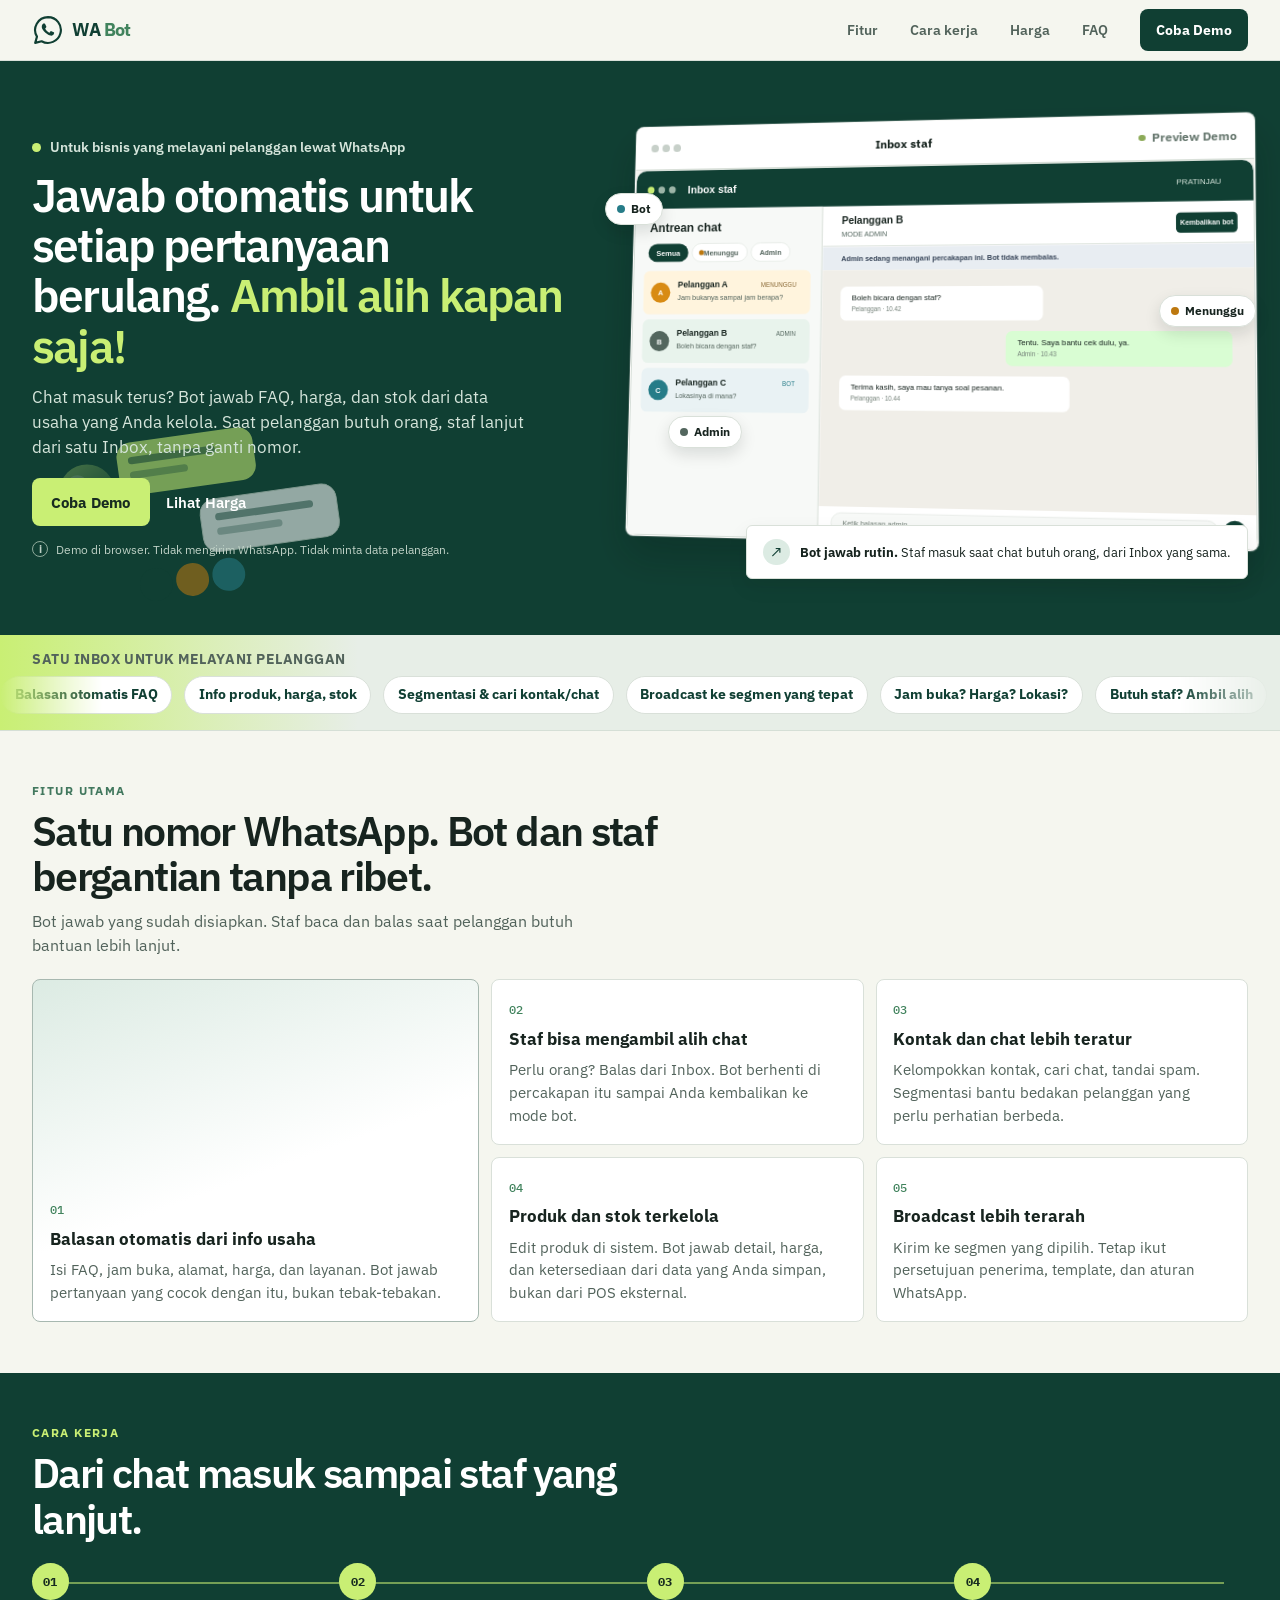
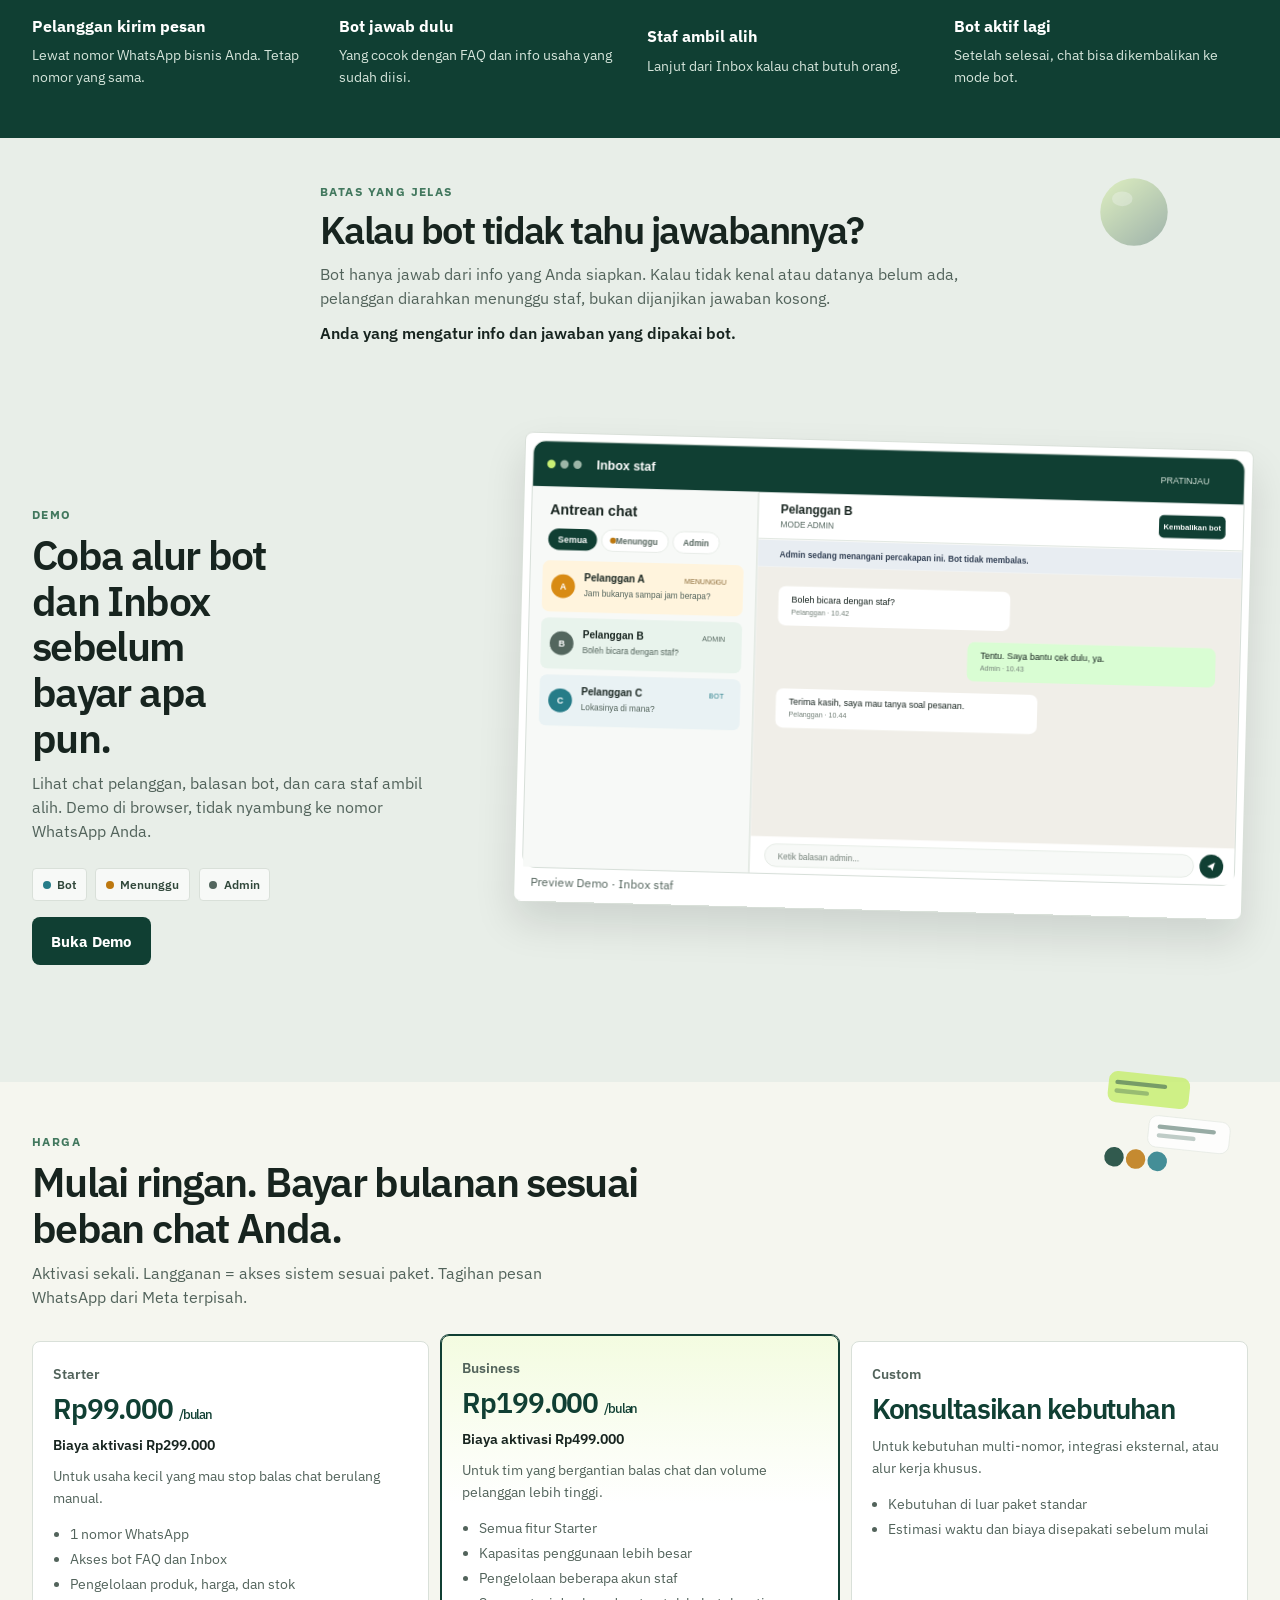
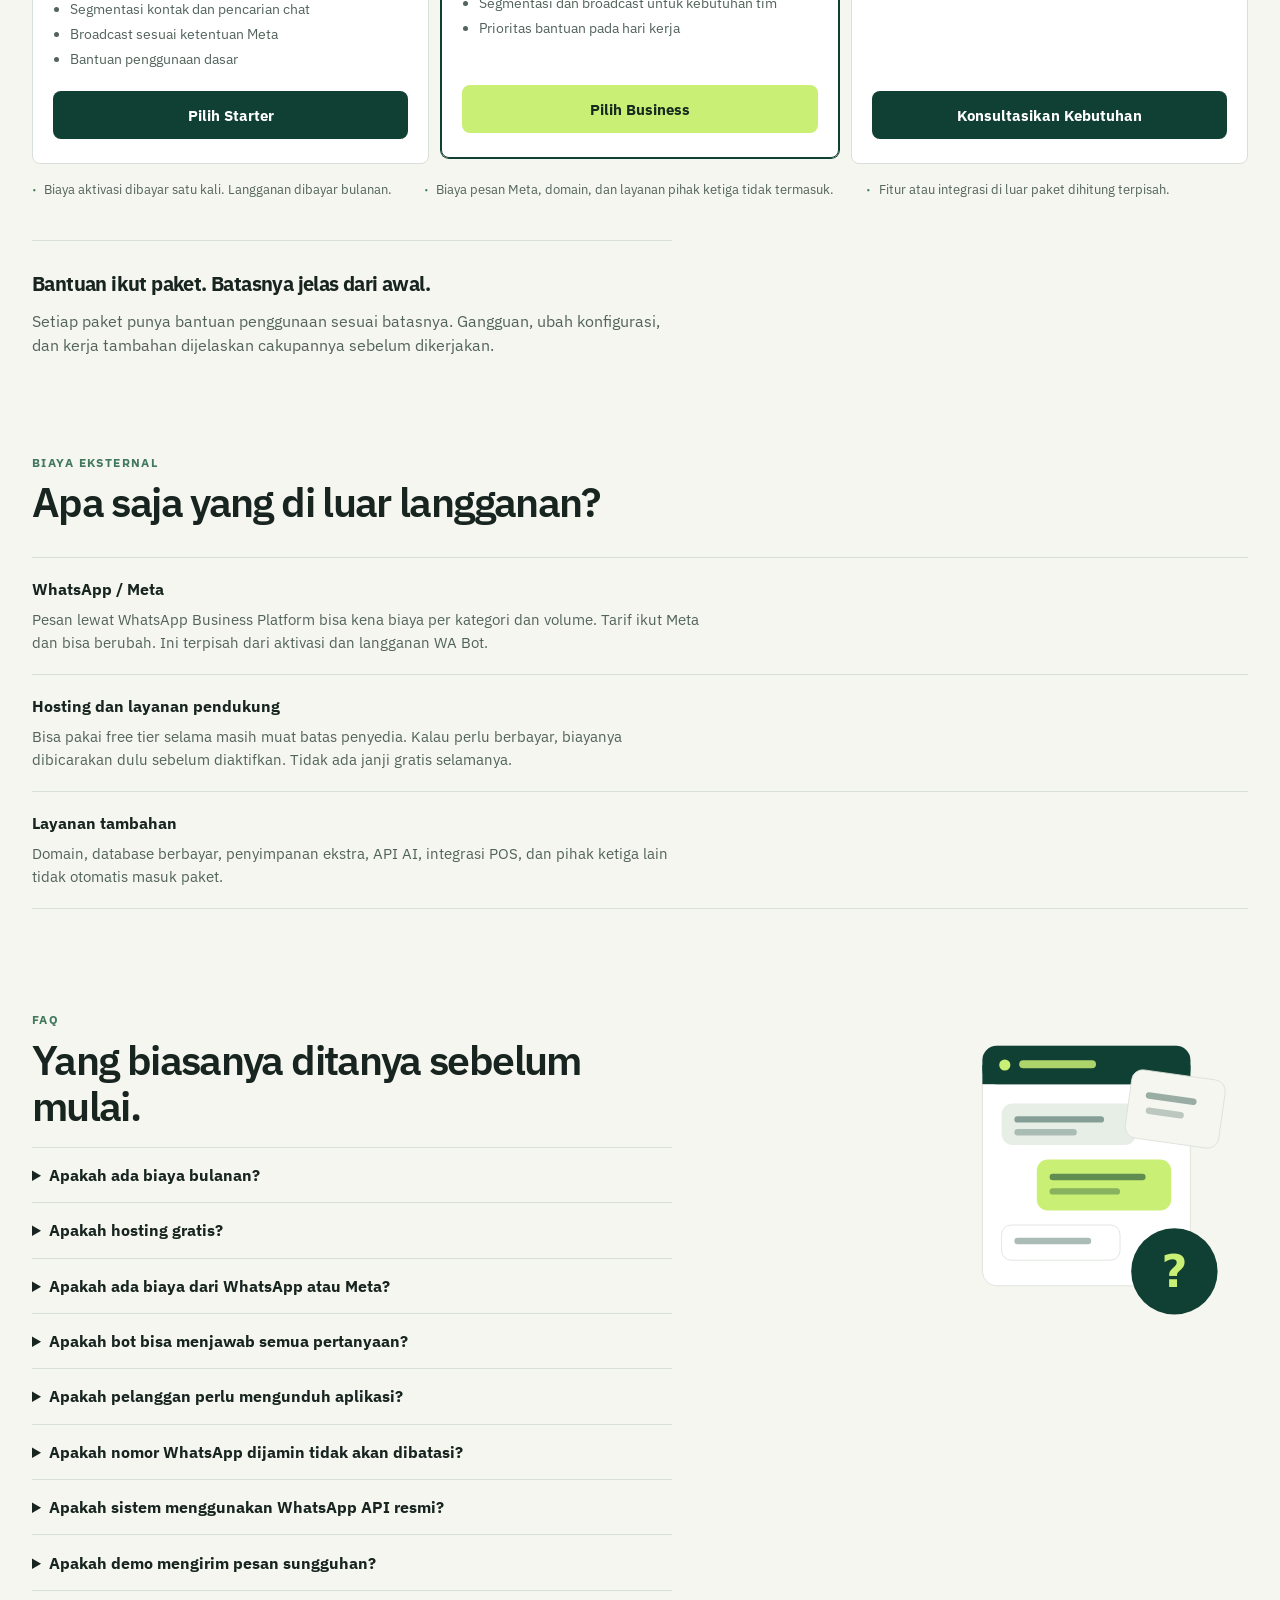
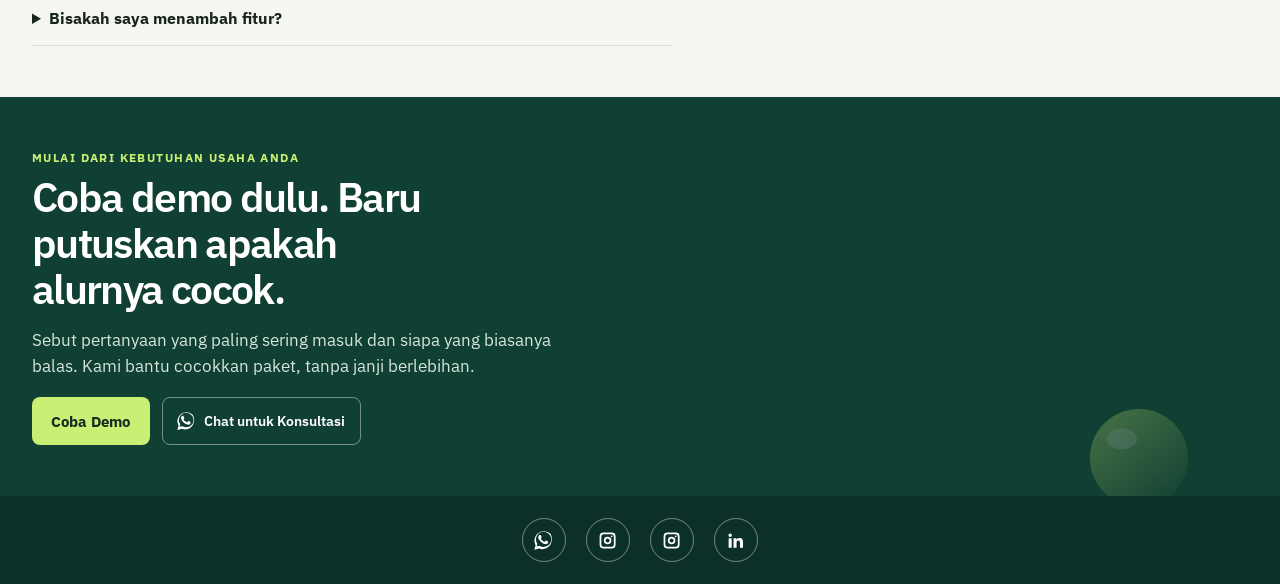
==== commit ca3f75a7: "Rapikan copy homepage dan layout agar lebih jelas untuk UMKM." ====
--- a/index.html
+++ b/index.html
@@ -3,10 +3,10 @@
 <head>
   <meta charset="UTF-8" />
   <meta name="viewport" content="width=device-width, initial-scale=1" />
-  <meta name="description" content="Jawab otomatis pertanyaan berulang di WhatsApp. Staf mengambil alih chat dari satu Inbox kapan saja." />
+  <meta name="description" content="Bot jawab FAQ, harga, dan stok di WhatsApp. Staf ambil alih chat dari satu Inbox kapan saja." />
   <meta name="theme-color" content="#103f33" />
   <meta name="color-scheme" content="light" />
-  <title>WA Bot | Jawab otomatis. Ambil alih kapan saja.</title>
+  <title>WA Bot | Jawab otomatis pertanyaan berulang. Ambil alih kapan saja.</title>
   <link rel="preconnect" href="https://fonts.googleapis.com" />
   <link rel="preconnect" href="https://fonts.gstatic.com" crossorigin />
   <link href="https://fonts.googleapis.com/css2?family=IBM+Plex+Sans:wght@400;500;600;700&family=IBM+Plex+Mono:wght@500&display=swap" rel="stylesheet" />
@@ -46,12 +46,12 @@
         <div class="hero-copy" data-reveal>
           <p class="home-kicker"><span aria-hidden="true"></span> Untuk bisnis yang melayani pelanggan lewat WhatsApp</p>
           <h1 id="hero-title">Jawab otomatis untuk setiap pertanyaan berulang. <em>Ambil alih kapan saja!</em></h1>
-          <p class="hero-summary">Bot menjawab dari informasi usaha, produk, harga, dan stok yang Anda kelola. Saat pelanggan perlu bantuan langsung, staf bisa melanjutkan chat dari satu Inbox.</p>
+          <p class="hero-summary">Chat masuk terus? Bot jawab FAQ, harga, dan stok dari data usaha yang Anda kelola. Saat pelanggan butuh orang, staf lanjut dari satu Inbox, tanpa ganti nomor.</p>
           <div class="home-hero-actions">
             <a class="home-btn home-btn-lime" href="demo.html">Coba Demo</a>
             <a class="hero-text-link" href="#harga">Lihat Harga</a>
           </div>
-          <p class="demo-note"><span aria-hidden="true">i</span> Demo berjalan di browser. Tidak mengirim pesan ke WhatsApp dan tidak meminta data pelanggan.</p>
+          <p class="demo-note"><span aria-hidden="true">i</span> Demo di browser. Tidak mengirim WhatsApp. Tidak minta data pelanggan.</p>
         </div>
 
         <figure class="hero-product" data-reveal>
@@ -76,7 +76,7 @@
           </div>
           <figcaption class="hero-product-caption">
             <span class="caption-mark" aria-hidden="true">↗</span>
-            <span><b>Bot menjawab FAQ, produk, dan stok.</b> Staf mengambil alih dari Inbox kapan saja.</span>
+            <span><b>Bot jawab rutin.</b> Staf masuk saat chat butuh orang, dari Inbox yang sama.</span>
           </figcaption>
         </figure>
       </div>
@@ -86,14 +86,18 @@
       <div class="question-strip-label">Satu Inbox untuk melayani pelanggan</div>
       <div class="question-marquee" data-reveal>
         <div class="question-track">
-          <p>Jam buka sampai jam berapa?</p>
-          <p>Harga dan stok produk ada?</p>
-          <p>Lokasi dan cara order?</p>
-          <p>Bisa bicara dengan staf?</p>
-          <p aria-hidden="true">Jam buka sampai jam berapa?</p>
-          <p aria-hidden="true">Harga dan stok produk ada?</p>
-          <p aria-hidden="true">Lokasi dan cara order?</p>
-          <p aria-hidden="true">Bisa bicara dengan staf?</p>
+          <p>Balasan otomatis FAQ</p>
+          <p>Info produk, harga, stok</p>
+          <p>Segmentasi &amp; cari kontak/chat</p>
+          <p>Broadcast ke segmen yang tepat</p>
+          <p>Jam buka? Harga? Lokasi?</p>
+          <p>Butuh staf? Ambil alih</p>
+          <p aria-hidden="true">Balasan otomatis FAQ</p>
+          <p aria-hidden="true">Info produk, harga, stok</p>
+          <p aria-hidden="true">Segmentasi &amp; cari kontak/chat</p>
+          <p aria-hidden="true">Broadcast ke segmen yang tepat</p>
+          <p aria-hidden="true">Jam buka? Harga? Lokasi?</p>
+          <p aria-hidden="true">Butuh staf? Ambil alih</p>
         </div>
       </div>
     </section>
@@ -101,34 +105,34 @@
     <section class="home-section feature-section" id="fitur" aria-labelledby="feature-title">
       <div class="section-heading" data-reveal>
         <p class="section-index">FITUR UTAMA</p>
-        <h2 id="feature-title">Satu nomor WhatsApp, bot dan staf bekerja bersama.</h2>
-        <p>Bot menangani pertanyaan yang sudah disiapkan. Staf tetap bisa membaca percakapan dan membalas ketika pelanggan membutuhkan bantuan lebih lanjut.</p>
+        <h2 id="feature-title">Satu nomor WhatsApp. Bot dan staf bergantian tanpa ribet.</h2>
+        <p>Bot jawab yang sudah disiapkan. Staf baca dan balas saat pelanggan butuh bantuan lebih lanjut.</p>
       </div>
       <ul class="feature-board">
         <li class="feature-lead" data-reveal>
           <span class="feature-icon" aria-hidden="true">01</span>
           <h3>Balasan otomatis dari info usaha</h3>
-          <p>Siapkan FAQ, jam buka, alamat, harga, dan detail layanan. Bot menggunakan informasi tersebut untuk menjawab pertanyaan yang sesuai.</p>
+          <p>Isi FAQ, jam buka, alamat, harga, dan layanan. Bot jawab pertanyaan yang cocok dengan itu, bukan tebak-tebakan.</p>
         </li>
         <li data-reveal>
           <span class="feature-icon" aria-hidden="true">02</span>
           <h3>Staf bisa mengambil alih chat</h3>
-          <p>Saat percakapan perlu ditangani manusia, staf membalas dari Inbox. Bot berhenti membalas pada percakapan yang sedang diambil alih, sesuai mekanisme sistem.</p>
+          <p>Perlu orang? Balas dari Inbox. Bot berhenti di percakapan itu sampai Anda kembalikan ke mode bot.</p>
         </li>
         <li data-reveal>
           <span class="feature-icon" aria-hidden="true">03</span>
           <h3>Kontak dan chat lebih teratur</h3>
-          <p>Kelompokkan kontak, cari percakapan, dan gunakan segmentasi untuk membedakan kelompok pelanggan serta kontak yang perlu ditinjau sebagai spam.</p>
+          <p>Kelompokkan kontak, cari chat, tandai spam. Segmentasi bantu bedakan pelanggan yang perlu perhatian berbeda.</p>
         </li>
         <li data-reveal>
           <span class="feature-icon" aria-hidden="true">04</span>
           <h3>Produk dan stok terkelola</h3>
-          <p>Perbarui informasi produk di sistem agar bot dapat menjawab pertanyaan tentang detail, harga, dan ketersediaan stok berdasarkan data yang tersimpan.</p>
+          <p>Edit produk di sistem. Bot jawab detail, harga, dan ketersediaan dari data yang Anda simpan, bukan dari POS eksternal.</p>
         </li>
         <li data-reveal>
           <span class="feature-icon" aria-hidden="true">05</span>
           <h3>Broadcast lebih terarah</h3>
-          <p>Kirim pesan ke segmen kontak yang dipilih. Pengiriman tetap harus mengikuti persetujuan penerima, template, dan ketentuan WhatsApp.</p>
+          <p>Kirim ke segmen yang dipilih. Tetap ikut persetujuan penerima, template, dan aturan WhatsApp.</p>
         </li>
       </ul>
     </section>
@@ -137,24 +141,24 @@
       <div class="flow-band-inner">
         <div class="section-heading" data-reveal>
           <p class="section-index">CARA KERJA</p>
-          <h2 id="flow-title">Dari pertanyaan masuk sampai ditangani staf.</h2>
+          <h2 id="flow-title">Dari chat masuk sampai staf yang lanjut.</h2>
         </div>
         <ol class="flow-rail">
           <li data-reveal>
             <span class="flow-number">01</span>
-            <div><h3>Pelanggan mengirim pesan</h3><p>Pelanggan tetap menghubungi nomor WhatsApp bisnis Anda.</p></div>
+            <div><h3>Pelanggan kirim pesan</h3><p>Lewat nomor WhatsApp bisnis Anda. Tetap nomor yang sama.</p></div>
           </li>
           <li data-reveal>
             <span class="flow-number">02</span>
-            <div><h3>Bot memberi jawaban</h3><p>Bot membalas pertanyaan yang cocok dengan informasi usaha yang sudah disiapkan.</p></div>
+            <div><h3>Bot jawab dulu</h3><p>Yang cocok dengan FAQ dan info usaha yang sudah diisi.</p></div>
           </li>
           <li data-reveal>
             <span class="flow-number">03</span>
-            <div><h3>Staf mengambil alih</h3><p>Jika perlu, staf melanjutkan percakapan melalui Inbox.</p></div>
+            <div><h3>Staf ambil alih</h3><p>Lanjut dari Inbox kalau chat butuh orang.</p></div>
           </li>
           <li data-reveal>
             <span class="flow-number">04</span>
-            <div><h3>Bot aktif kembali</h3><p>Setelah staf selesai, chat dapat dikembalikan ke mode bot.</p></div>
+            <div><h3>Bot aktif lagi</h3><p>Setelah selesai, chat bisa dikembalikan ke mode bot.</p></div>
           </li>
         </ol>
       </div>
@@ -165,8 +169,8 @@
       <div class="fallback-inner" data-reveal>
         <p class="section-index">BATAS YANG JELAS</p>
         <h2 id="fallback-title">Kalau bot tidak tahu jawabannya?</h2>
-        <p>Bot hanya menjawab berdasarkan informasi yang Anda siapkan. Jika pertanyaan tidak dikenali atau informasinya belum tersedia, pelanggan diarahkan untuk menunggu bantuan staf.</p>
-        <p class="fallback-note">Anda tetap bisa mengatur informasi dan jawaban yang digunakan bot.</p>
+        <p>Bot hanya jawab dari info yang Anda siapkan. Kalau tidak kenal atau datanya belum ada, pelanggan diarahkan menunggu staf, bukan dijanjikan jawaban kosong.</p>
+        <p class="fallback-note">Anda yang mengatur info dan jawaban yang dipakai bot.</p>
       </div>
     </section>
 
@@ -174,8 +178,8 @@
       <div class="inbox-section-inner">
         <div class="inbox-copy" data-reveal>
           <p class="section-index">DEMO</p>
-          <h2 id="demo-title">Coba alur bot dan Inbox sebelum memutuskan.</h2>
-          <p>Lihat contoh percakapan pelanggan, balasan bot, dan cara staf mengambil alih chat. Demo ini berjalan di browser dan tidak terhubung ke nomor WhatsApp Anda.</p>
+          <h2 id="demo-title">Coba alur bot dan Inbox sebelum bayar apa pun.</h2>
+          <p>Lihat chat pelanggan, balasan bot, dan cara staf ambil alih. Demo di browser, tidak nyambung ke nomor WhatsApp Anda.</p>
           <ul class="status-key" aria-label="Status chat di inbox">
             <li><span class="status-dot status-bot"></span>Bot</li>
             <li><span class="status-dot status-wait"></span>Menunggu</li>
@@ -202,15 +206,15 @@
     <section class="home-section price-section" id="harga" aria-labelledby="price-title">
       <div class="section-heading price-heading" data-reveal>
         <p class="section-index">HARGA</p>
-        <h2 id="price-title">Mulai dengan biaya ringan. Pilih paket bulanan sesuai kebutuhan.</h2>
-        <p>Biaya aktivasi dibayar sekali. Langganan mencakup akses sistem dan layanan sesuai paket. Tagihan penggunaan WhatsApp dari Meta dibayar terpisah.</p>
+        <h2 id="price-title">Mulai ringan. Bayar bulanan sesuai beban chat Anda.</h2>
+        <p>Aktivasi sekali. Langganan = akses sistem sesuai paket. Tagihan pesan WhatsApp dari Meta terpisah.</p>
       </div>
       <div class="price-cards">
         <article data-reveal>
           <p>Starter</p>
           <h3>Rp99.000 <span>/bulan</span></h3>
           <p class="price-activation">Biaya aktivasi Rp299.000</p>
-          <p class="price-description">Untuk usaha kecil yang ingin mulai merapikan chat pelanggan.</p>
+          <p class="price-description">Untuk usaha kecil yang mau stop balas chat berulang manual.</p>
           <ul>
             <li>1 nomor WhatsApp</li>
             <li>Akses bot FAQ dan Inbox</li>
@@ -225,7 +229,7 @@
           <p>Business</p>
           <h3>Rp199.000 <span>/bulan</span></h3>
           <p class="price-activation">Biaya aktivasi Rp499.000</p>
-          <p class="price-description">Untuk usaha dengan beberapa staf dan aktivitas pelanggan lebih tinggi.</p>
+          <p class="price-description">Untuk tim yang bergantian balas chat dan volume pelanggan lebih tinggi.</p>
           <ul>
             <li>Semua fitur Starter</li>
             <li>Kapasitas penggunaan lebih besar</li>
@@ -252,74 +256,81 @@
         <span>Fitur atau integrasi di luar paket dihitung terpisah.</span>
       </p>
       <div class="support-note" aria-labelledby="support-title" data-reveal>
-        <h3 id="support-title">Ada bantuan saat Anda membutuhkan.</h3>
-        <p>Setiap paket mencakup bantuan penggunaan sesuai batas paket. Penanganan gangguan, perubahan konfigurasi, dan pekerjaan tambahan memiliki cakupan yang dijelaskan sejak awal.</p>
+        <h3 id="support-title">Bantuan ikut paket. Batasnya jelas dari awal.</h3>
+        <p>Setiap paket punya bantuan penggunaan sesuai batasnya. Gangguan, ubah konfigurasi, dan kerja tambahan dijelaskan cakupannya sebelum dikerjakan.</p>
       </div>
     </section>
 
     <section class="home-section costs-section" id="biaya-luar" aria-labelledby="costs-title">
       <div class="section-heading" data-reveal>
         <p class="section-index">BIAYA EKSTERNAL</p>
-        <h2 id="costs-title">Biaya apa saja di luar langganan?</h2>
+        <h2 id="costs-title">Apa saja yang di luar langganan?</h2>
       </div>
       <ul class="costs-list">
         <li data-reveal>
           <h3>WhatsApp / Meta</h3>
-          <p>Penggunaan WhatsApp Business Platform dapat dikenakan biaya berdasarkan kategori dan jumlah pesan yang dikirim. Tarif mengikuti ketentuan Meta dan dapat berubah. Biaya ini terpisah dari biaya aktivasi dan langganan WA Bot.</p>
+          <p>Pesan lewat WhatsApp Business Platform bisa kena biaya per kategori dan volume. Tarif ikut Meta dan bisa berubah. Ini terpisah dari aktivasi dan langganan WA Bot.</p>
         </li>
         <li data-reveal>
           <h3>Hosting dan layanan pendukung</h3>
-          <p>Hosting dapat menggunakan free tier selama kebutuhan masih sesuai batas dan ketentuan penyedia. Jika dibutuhkan layanan berbayar, biaya dan alasannya akan disampaikan untuk persetujuan sebelum diaktifkan. Tidak ada janji gratis selamanya.</p>
+          <p>Bisa pakai free tier selama masih muat batas penyedia. Kalau perlu berbayar, biayanya dibicarakan dulu sebelum diaktifkan. Tidak ada janji gratis selamanya.</p>
         </li>
         <li data-reveal>
           <h3>Layanan tambahan</h3>
-          <p>Domain, database berbayar, penyimpanan tambahan, API AI, integrasi POS, dan layanan pihak ketiga lain tidak otomatis termasuk paket.</p>
+          <p>Domain, database berbayar, penyimpanan ekstra, API AI, integrasi POS, dan pihak ketiga lain tidak otomatis masuk paket.</p>
         </li>
       </ul>
     </section>
 
     <section class="home-section faq-section" id="faq" aria-labelledby="faq-title">
-      <div class="section-heading" data-reveal>
-        <p class="section-index">FAQ</p>
-        <h2 id="faq-title">Yang biasanya ditanyakan sebelum mulai.</h2>
-      </div>
-      <div class="faq-list" data-reveal>
-        <details>
-          <summary>Apakah ada biaya bulanan?</summary>
-          <p>Ya. Ada biaya langganan sesuai paket, selain biaya aktivasi satu kali. Biaya penggunaan WhatsApp dari Meta dihitung terpisah.</p>
-        </details>
-        <details>
-          <summary>Apakah hosting gratis?</summary>
-          <p>Hosting dapat memakai free tier selama kebutuhan masih sesuai batas dan ketentuan penyedia. Jika perlu layanan berbayar, biayanya akan dijelaskan dan disetujui lebih dulu.</p>
-        </details>
-        <details>
-          <summary>Apakah ada biaya dari WhatsApp atau Meta?</summary>
-          <p>Bisa ada. Biaya WhatsApp Business Platform mengikuti kategori pesan, negara penerima, dan pemakaian. Biaya tersebut tidak termasuk biaya aktivasi maupun langganan WA Bot.</p>
-        </details>
-        <details>
-          <summary>Apakah bot bisa menjawab semua pertanyaan?</summary>
-          <p>Tidak. Bot menjawab berdasarkan FAQ dan informasi yang Anda siapkan. Pertanyaan di luar informasi tersebut perlu ditangani staf.</p>
-        </details>
-        <details>
-          <summary>Apakah pelanggan perlu mengunduh aplikasi?</summary>
-          <p>Tidak perlu aplikasi tambahan. Pelanggan menghubungi nomor WhatsApp bisnis yang digunakan pada implementasi.</p>
-        </details>
-        <details>
-          <summary>Apakah nomor WhatsApp dijamin tidak akan dibatasi?</summary>
-          <p>Tidak. Integrasi resmi bukan jaminan bebas pembatasan. Pengiriman pesan harus mematuhi kebijakan WhatsApp, termasuk persetujuan penerima dan ketentuan template untuk pesan tertentu.</p>
-        </details>
-        <details>
-          <summary>Apakah sistem menggunakan WhatsApp API resmi?</summary>
-          <p>Ya. Sistem menggunakan WhatsApp Business Platform dari Meta melalui integrasi resmi. Penggunaan tetap mengikuti kebijakan WhatsApp dan biaya pesan Meta yang berlaku.</p>
-        </details>
-        <details>
-          <summary>Apakah demo mengirim pesan sungguhan?</summary>
-          <p>Tidak. Demo hanya simulasi browser untuk memperlihatkan alur pelanggan dan Inbox staf.</p>
-        </details>
-        <details>
-          <summary>Bisakah saya menambah fitur?</summary>
-          <p>Bisa dievaluasi. Kebutuhan, estimasi waktu, dan biaya akan disepakati sebelum pekerjaan dimulai.</p>
-        </details>
+      <div class="faq-layout">
+        <div class="faq-main">
+          <div class="section-heading" data-reveal>
+            <p class="section-index">FAQ</p>
+            <h2 id="faq-title">Yang biasanya ditanya sebelum mulai.</h2>
+          </div>
+          <div class="faq-list" data-reveal>
+            <details>
+              <summary>Apakah ada biaya bulanan?</summary>
+              <p>Ya. Ada biaya langganan sesuai paket, selain biaya aktivasi satu kali. Biaya penggunaan WhatsApp dari Meta dihitung terpisah.</p>
+            </details>
+            <details>
+              <summary>Apakah hosting gratis?</summary>
+              <p>Hosting dapat memakai free tier selama kebutuhan masih sesuai batas dan ketentuan penyedia. Jika perlu layanan berbayar, biayanya akan dijelaskan dan disetujui lebih dulu.</p>
+            </details>
+            <details>
+              <summary>Apakah ada biaya dari WhatsApp atau Meta?</summary>
+              <p>Bisa ada. Biaya WhatsApp Business Platform mengikuti kategori pesan, negara penerima, dan pemakaian. Biaya tersebut tidak termasuk biaya aktivasi maupun langganan WA Bot.</p>
+            </details>
+            <details>
+              <summary>Apakah bot bisa menjawab semua pertanyaan?</summary>
+              <p>Tidak. Bot menjawab berdasarkan FAQ dan informasi yang Anda siapkan. Pertanyaan di luar informasi tersebut perlu ditangani staf.</p>
+            </details>
+            <details>
+              <summary>Apakah pelanggan perlu mengunduh aplikasi?</summary>
+              <p>Tidak perlu aplikasi tambahan. Pelanggan menghubungi nomor WhatsApp bisnis yang digunakan pada implementasi.</p>
+            </details>
+            <details>
+              <summary>Apakah nomor WhatsApp dijamin tidak akan dibatasi?</summary>
+              <p>Tidak. Integrasi resmi bukan jaminan bebas pembatasan. Pengiriman pesan harus mematuhi kebijakan WhatsApp, termasuk persetujuan penerima dan ketentuan template untuk pesan tertentu.</p>
+            </details>
+            <details>
+              <summary>Apakah sistem menggunakan WhatsApp API resmi?</summary>
+              <p>Ya. Sistem menggunakan WhatsApp Business Platform dari Meta melalui integrasi resmi. Penggunaan tetap mengikuti kebijakan WhatsApp dan biaya pesan Meta yang berlaku.</p>
+            </details>
+            <details>
+              <summary>Apakah demo mengirim pesan sungguhan?</summary>
+              <p>Tidak. Demo hanya simulasi browser untuk memperlihatkan alur pelanggan dan Inbox staf.</p>
+            </details>
+            <details>
+              <summary>Bisakah saya menambah fitur?</summary>
+              <p>Bisa dievaluasi. Kebutuhan, estimasi waktu, dan biaya akan disepakati sebelum pekerjaan dimulai.</p>
+            </details>
+          </div>
+        </div>
+        <aside class="faq-visual" aria-hidden="true" data-reveal>
+          <img src="img/faq-ask.svg" width="360" height="420" alt="" loading="lazy" />
+        </aside>
       </div>
     </section>
 
@@ -327,8 +338,8 @@
       <img class="deco deco-orb deco-orb-d" src="img/deco-orb.svg" width="140" height="140" alt="" aria-hidden="true" />
       <div class="contact-inner" data-reveal>
         <p class="section-index">MULAI DARI KEBUTUHAN USAHA ANDA</p>
-        <h2 id="contact-title">Coba demonya. Lihat apakah alurnya cocok untuk tim Anda.</h2>
-        <p class="contact-lede">Ceritakan pertanyaan yang paling sering diterima dan siapa saja yang membalas chat. Kami bantu tentukan paket yang sesuai.</p>
+        <h2 id="contact-title">Coba demo dulu. Baru putuskan apakah alurnya cocok.</h2>
+        <p class="contact-lede">Sebut pertanyaan yang paling sering masuk dan siapa yang biasanya balas. Kami bantu cocokkan paket, tanpa janji berlebihan.</p>
         <div class="contact-actions">
           <a class="home-btn home-btn-lime" href="demo.html">Coba Demo</a>
           <a class="contact-wa" href="https://wa.me/6281233069610?text=Halo%20Rendy%2C%20saya%20ingin%20membahas%20WA%20Bot." target="_blank" rel="noopener noreferrer">
--- a/css/styles.css
+++ b/css/styles.css
@@ -138,7 +138,7 @@
 
 .btn-brand {
   background: var(--brand2);
-  color: #fff;
+  color: #fff !important;
   border-color: var(--brand2);
 }
 
--- a/css/home.css
+++ b/css/home.css
@@ -39,7 +39,7 @@
   --home-on-green-fill: color-mix(in srgb, var(--home-on-green) 10%, transparent);
   --home-max: 76rem;
   --home-pad-x: 1.5rem;
-  --home-header-h: 4.5rem;
+  --home-header-h: 3.75rem;
   --home-radius: 0.25rem;
   --home-radius-md: 0.375rem;
   --home-radius-lg: 0.5rem;
@@ -173,13 +173,13 @@
 
 .home-hero-inner {
   width: min(100% - 3rem, var(--home-max));
-  min-height: 39rem;
+  min-height: 0;
   margin: 0 auto;
-  padding: clamp(4rem, 8vw, 7.25rem) 0;
+  padding: clamp(2.25rem, 4.5vw, 3.5rem) 0;
   display: grid;
   grid-template-columns: minmax(0, 0.92fr) minmax(0, 1.08fr);
   align-items: center;
-  gap: clamp(2.5rem, 6vw, 5.5rem);
+  gap: clamp(1.5rem, 4vw, 3rem);
 }
 
 .hero-copy {
@@ -187,7 +187,7 @@
 }
 
 .home-kicker {
-  margin: 0 0 1.35rem;
+  margin: 0 0 0.75rem;
   display: flex;
   align-items: center;
   gap: 0.6rem;
@@ -207,10 +207,10 @@
 .hero-copy h1 {
   max-width: 16em;
   margin: 0;
-  font-size: clamp(2.15rem, 4vw, 3.35rem);
+  font-size: clamp(1.95rem, 3.6vw, 2.85rem);
   font-weight: 600;
-  letter-spacing: -0.045em;
-  line-height: 1.08;
+  letter-spacing: -0.04em;
+  line-height: 1.1;
 }
 
 .hero-copy h1 em {
@@ -220,18 +220,18 @@
 
 .hero-summary {
   max-width: 31rem;
-  margin: 1.5rem 0 0;
+  margin: 0.9rem 0 0;
   color: var(--home-on-green-muted);
-  font-size: clamp(1.05rem, 1.4vw, 1.2rem);
-  line-height: 1.6;
+  font-size: clamp(1.02rem, 1.3vw, 1.12rem);
+  line-height: 1.5;
 }
 
 .home-hero-actions {
-  margin-top: 1.8rem;
+  margin-top: 1.15rem;
   display: flex;
   flex-wrap: wrap;
   align-items: center;
-  gap: 1.3rem;
+  gap: 1rem;
 }
 
 .hero-text-link {
@@ -241,7 +241,7 @@
 }
 
 .demo-note {
-  margin: 1.25rem 0 0;
+  margin: 0.85rem 0 0;
   display: flex;
   align-items: center;
   gap: 0.5rem;
@@ -382,7 +382,7 @@
 .home-section {
   width: min(100% - 3rem, var(--home-max));
   margin: 0 auto;
-  padding: clamp(4rem, 7vw, 6.5rem) 0;
+  padding: clamp(2.25rem, 4vw, 3.5rem) 0;
 }
 
 .section-heading {
@@ -390,7 +390,7 @@
 }
 
 .section-index {
-  margin: 0 0 0.9rem;
+  margin: 0 0 0.5rem;
   color: var(--home-green-label);
   font-size: 0.74rem;
   font-weight: 700;
@@ -401,19 +401,19 @@
 .inbox-copy h2,
 .contact-inner h2 {
   margin: 0;
-  font-size: clamp(2rem, 4vw, 3.35rem);
+  font-size: clamp(1.65rem, 3.2vw, 2.55rem);
   font-weight: 600;
-  letter-spacing: -0.05em;
-  line-height: 1.08;
+  letter-spacing: -0.04em;
+  line-height: 1.12;
 }
 
 .section-heading > p:last-child,
 .inbox-copy > p:not(.section-index) {
   max-width: 35rem;
-  margin: 1rem 0 0;
+  margin: 0.65rem 0 0;
   color: var(--home-muted);
-  font-size: 1.05rem;
-  line-height: 1.6;
+  font-size: 1rem;
+  line-height: 1.5;
 }
 
 .feature-list {
@@ -502,7 +502,7 @@
 .inbox-section-inner {
   width: min(100% - 3rem, var(--home-max));
   margin: 0 auto;
-  padding: clamp(3.5rem, 6vw, 5.5rem) 0;
+  padding: clamp(2.25rem, 4vw, 3.5rem) 0;
   display: grid;
   grid-template-columns: minmax(15rem, 0.72fr) minmax(0, 1.28fr);
   align-items: center;
@@ -558,6 +558,7 @@
   min-width: 0;
   padding: 0.45rem;
   position: relative;
+  z-index: 1;
   border: 1px solid var(--home-border);
   border-radius: var(--home-radius-lg);
   background: var(--home-white);
@@ -585,23 +586,23 @@
 .fallback-inner {
   width: min(100% - 3rem, var(--home-max));
   margin: 0 auto;
-  padding: clamp(3.5rem, 6vw, 5rem) 0;
+  padding: clamp(2rem, 3.5vw, 3rem) 0;
   max-width: 40rem;
 }
 
 .fallback-inner h2 {
   margin: 0;
-  font-size: clamp(2rem, 4vw, 3rem);
+  font-size: clamp(1.65rem, 3.2vw, 2.4rem);
   font-weight: 600;
-  letter-spacing: -0.05em;
-  line-height: 1.08;
+  letter-spacing: -0.04em;
+  line-height: 1.12;
 }
 
 .fallback-inner > p:not(.section-index) {
-  margin: 1rem 0 0;
+  margin: 0.65rem 0 0;
   color: var(--home-muted);
-  font-size: 1.05rem;
-  line-height: 1.6;
+  font-size: 1rem;
+  line-height: 1.5;
 }
 
 .fallback-note {
@@ -610,18 +611,18 @@
 }
 
 .demo-cta {
-  margin-top: 1.5rem;
+  margin-top: 1rem;
 }
 
 .price-section {
-  padding-bottom: clamp(3rem, 5vw, 4.5rem);
+  padding-bottom: clamp(2rem, 3.5vw, 3rem);
 }
 
 .price-cards {
   display: grid;
   grid-template-columns: repeat(3, minmax(0, 1fr));
-  gap: 1rem;
-  margin-top: 0.5rem;
+  gap: 0.75rem;
+  margin-top: 1.1rem;
 }
 
 .price-cards article {
@@ -849,9 +850,20 @@
   font-weight: 700;
 }
 
+.faq-layout {
+  display: grid;
+  grid-template-columns: minmax(0, 1fr) minmax(12rem, 18rem);
+  align-items: start;
+  gap: clamp(1.5rem, 4vw, 3rem);
+}
+
+.faq-main {
+  min-width: 0;
+}
+
 .faq-list {
   max-width: 40rem;
-  margin-top: 1.5rem;
+  margin-top: 1.15rem;
   border-top: 1px solid var(--home-border);
 }
 
@@ -871,6 +883,21 @@
   line-height: 1.55;
 }
 
+.faq-visual {
+  position: sticky;
+  top: 5.5rem;
+  justify-self: end;
+  width: min(100%, 18rem);
+  margin-top: 0.35rem;
+  pointer-events: none;
+}
+
+.faq-visual img {
+  display: block;
+  width: 100%;
+  height: auto;
+}
+
 .contact-section {
   background: var(--home-green);
   color: var(--home-on-green);
@@ -879,7 +906,7 @@
 .contact-inner {
   width: min(100% - 3rem, var(--home-max));
   margin: 0 auto;
-  padding: clamp(3.75rem, 7vw, 6rem) 0;
+  padding: clamp(2.25rem, 4vw, 3.5rem) 0;
 }
 
 .contact-inner .section-index {
@@ -891,7 +918,7 @@
 }
 
 .contact-actions {
-  margin-top: 1.6rem;
+  margin-top: 1.1rem;
   display: flex;
   flex-wrap: wrap;
   gap: 0.75rem;
@@ -958,6 +985,14 @@
 
   .price-cards {
     grid-template-columns: minmax(0, 1fr);
+  }
+
+  .faq-layout {
+    grid-template-columns: 1fr;
+  }
+
+  .faq-visual {
+    display: none;
   }
 }
 
@@ -1037,8 +1072,8 @@
   }
 
   .home-hero-inner {
-    padding: 3.5rem 0 3rem;
-    gap: 2.25rem;
+    padding: 2rem 0 1.75rem;
+    gap: 1.5rem;
   }
 
   .home-kicker {
@@ -1052,13 +1087,13 @@
   }
 
   .hero-copy h1 {
-    max-width: 10ch;
-    font-size: clamp(3.05rem, 14vw, 4rem);
+    max-width: 12ch;
+    font-size: clamp(2.15rem, 9.5vw, 2.85rem);
   }
 
   .hero-summary {
-    margin-top: 1.15rem;
-    font-size: 1rem;
+    margin-top: 0.75rem;
+    font-size: 0.98rem;
   }
 
   .home-hero-actions {
@@ -1265,11 +1300,15 @@
 
 .deco-chat-demo {
   position: absolute;
-  right: -1rem;
-  bottom: -1.5rem;
-  width: 11rem;
+  right: 0.25rem;
+  top: calc(100% + 0.35rem);
+  bottom: auto;
+  left: auto;
+  z-index: 0;
+  width: 9.5rem;
   opacity: 0.85;
   transform: rotate(6deg);
+  pointer-events: none;
   animation: float-tilt 6s ease-in-out infinite reverse;
 }
 
@@ -1340,8 +1379,8 @@
 
 .question-strip {
   display: grid;
-  gap: 0.75rem;
-  padding: 1.25rem 0 1.5rem;
+  gap: 0.45rem;
+  padding: 0.85rem 0 1rem;
   background:
     linear-gradient(90deg, var(--home-lime), transparent 28%),
     var(--home-surface-2);
@@ -1372,12 +1411,12 @@
 
 .question-track p {
   margin: 0;
-  padding: 0.65rem 1rem;
+  padding: 0.45rem 0.85rem;
   border: 1px solid var(--home-border);
   border-radius: 999px;
   background: var(--home-white);
   color: var(--home-green);
-  font-size: 0.92rem;
+  font-size: 0.88rem;
   font-weight: 700;
   white-space: nowrap;
 }
@@ -1385,16 +1424,16 @@
 .feature-list { display: none; }
 
 .feature-board {
-  margin: 2.5rem 0 0;
+  margin: 1.35rem 0 0;
   padding: 0;
   list-style: none;
   display: grid;
   grid-template-columns: 1.2fr 1fr 1fr;
-  gap: 1rem;
+  gap: 0.75rem;
 }
 
 .feature-board li {
-  padding: 1.35rem 1.25rem;
+  padding: 1rem 1.05rem;
   border: 1px solid var(--home-border);
   border-radius: var(--home-radius-lg);
   background: var(--home-white);
@@ -1413,7 +1452,7 @@
 
 .feature-icon {
   display: inline-flex;
-  margin-bottom: 0.85rem;
+  margin-bottom: 0.5rem;
   color: var(--home-green-mid);
   font-family: var(--mono);
   font-size: 0.78rem;
@@ -1441,7 +1480,7 @@
 .flow-band-inner {
   width: min(100% - 3rem, var(--home-max));
   margin: 0 auto;
-  padding: clamp(3.5rem, 7vw, 5.5rem) 0;
+  padding: clamp(2.25rem, 4vw, 3.5rem) 0;
 }
 
 .flow-band .section-index {
@@ -1454,12 +1493,12 @@
 }
 
 .flow-rail {
-  margin: 2.5rem 0 0;
+  margin: 1.35rem 0 0;
   padding: 0;
   list-style: none;
   display: grid;
   grid-template-columns: repeat(4, minmax(0, 1fr));
-  gap: 1rem;
+  gap: 0.85rem;
   position: relative;
 }
 
@@ -1517,6 +1556,8 @@
 .inbox-visual {
   position: relative;
   min-width: 0;
+  /* ruang deco di bawah preview agar tidak numpang ke kartu */
+  padding-bottom: 7.5rem;
 }
 
 .inbox-image-wrap.is-tilted {
@@ -1600,6 +1641,10 @@
   .float-chip,
   .deco-chat-demo {
     display: none;
+  }
+
+  .inbox-visual {
+    padding-bottom: 0;
   }
 
   .product-window {
